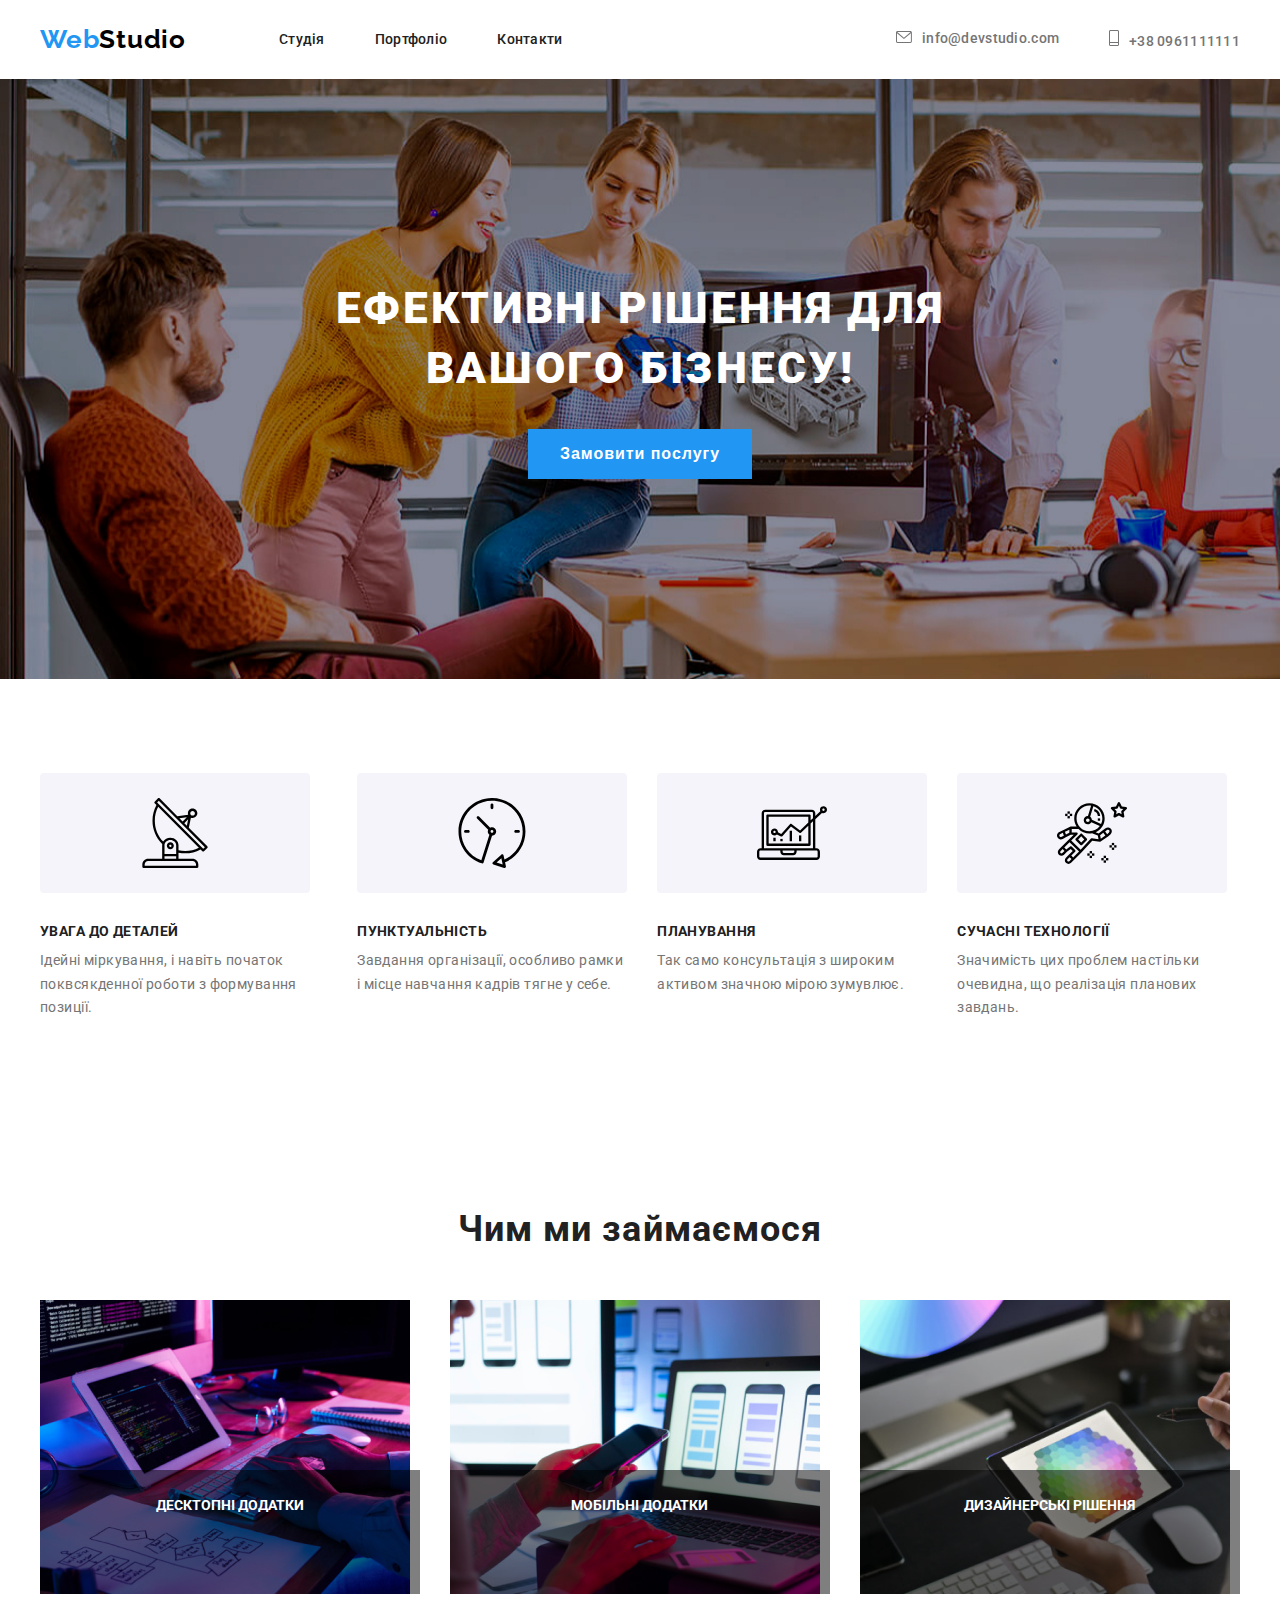
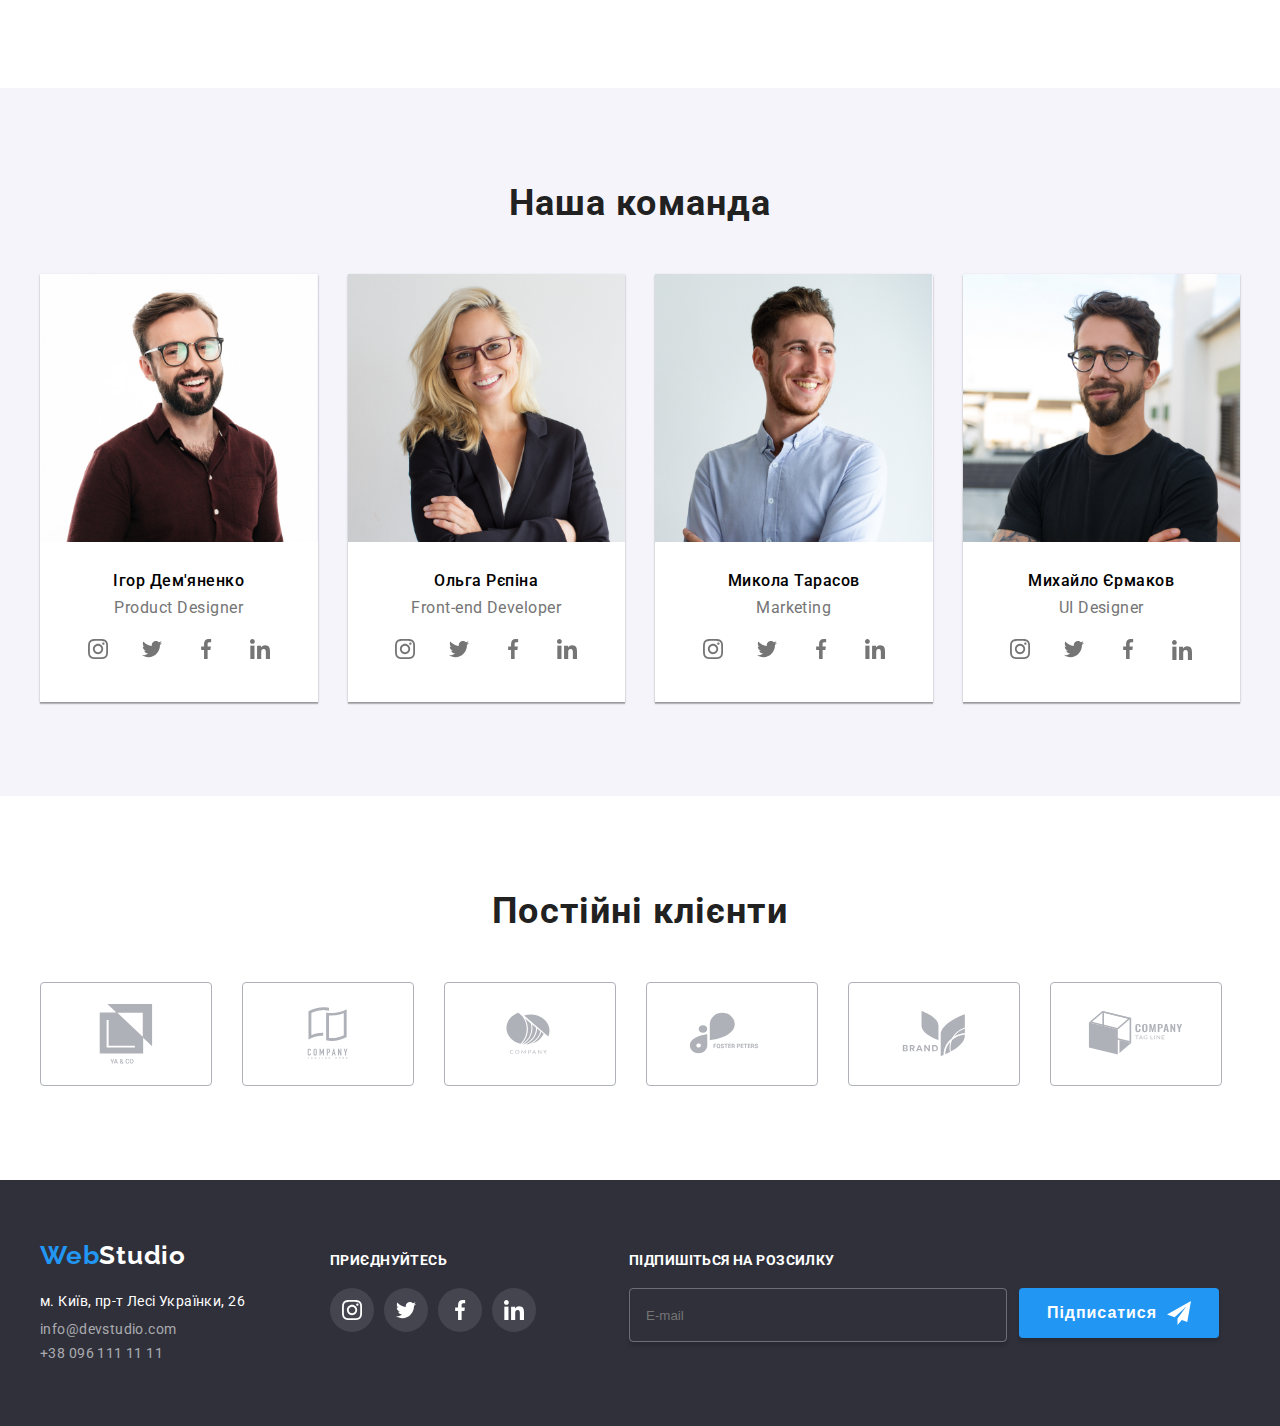
==== index.html @ 9ba89c5e "done homework" ====
<!DOCTYPE html>
<html lang="en">
  <head>
    <meta charset="UTF-8" />
    <meta name="viewport" content="width=device-width, initial-scale=1.0" />
    <title>webstudio.com</title>
    <link rel="preconnect" href="https://fonts.googleapis.com" />
    <link rel="preconnect" href="https://fonts.gstatic.com" crossorigin />
    <link
      href="https://fonts.googleapis.com/css2?family=Raleway:ital,wght@0,700;1,700&family=Roboto:wght@400;500;700;900&display=swap"
      rel="stylesheet"
    />
    <link
      rel="stylesheet"
      href="https://cdnjs.cloudflare.com/ajax/libs/modern-normalize/2.0.0/modern-normalize.css"
      integrity="sha512-gA2Bvu0/hw4oj0Lp8ZHjK+o3S4BE5m8d/wNVy6ktKLhHKPpWLQwv9ixzuWirWOakoJqlBdePq2NhoCaUOQ5npQ=="
      crossorigin="anonymous"
      referrerpolicy="no-referrer"
    />
    <link rel="stylesheet" href="./css/style.css" />
  </head>
  <body>
    <header class="header">
      <div class="container header-position">
        <a href="/" class="box-link"
          ><span class="logo-web">Web</span
          ><span class="logo-studio">Studio</span></a
        >
        <nav class="nav">
          <ul class="nav-list">
            <li class="nav-item"><a href="#" class="nav-link">Студія</a></li>
            <li class="nav-item">
              <a href="portfolio.html" class="nav-link">Портфоліо</a>
            </li>
            <li class="nav-item"><a href="#" class="nav-link">Контакти</a></li>
          </ul>
        </nav>
        <ul class="contacts">
          <li class="contact-item">
            <a href="mailto:info@devstudio.com" class="contact-link">
              <svg width="16" height="12" class="contact-link-icon">
                <use
                  href="./iconmoons/symbol-defs.svg#icon-envelope-hover"
                ></use></svg
              >info@devstudio.com</a
            >
          </li>
          <li class="contact-item">
            <a href="tel:+380971111111" class="contact-link">
              <svg width="10" height="16" class="contact-link-icon">
                <use
                  href="./iconmoons/symbol-defs.svg#icon-smartphone"
                ></use></svg
              >+38 0961111111</a
            >
          </li>
        </ul>
      </div>
    </header>
    <main>
      <section class="hero">
        <div class="container">
          <h1 class="hero-title">Ефективні рішення для вашого бізнесу!</h1>
          <button class="hero-button" data-modal-open>Замовити послугу</button>
        </div>
      </section>
      <section class="features">
        <div class="container">
          <h2 class="features-name">Наші Особливості</h2>
          <ul class="features-list">
            <li class="features-item">
              <div class="features-icon-wrapper">
                <svg class="features-icon" width="70" height="70">
                  <use href="./iconmoons/symbol-defs.svg#icon-antenna-1"></use>
                </svg>
              </div>
              <h3 class="features-title">УВАГА ДО ДЕТАЛЕЙ</h3>
              <p class="features-text">
                Ідейні міркування, і навіть початок поквсякденної роботи з
                формування позиції.
              </p>
            </li>
            <li class="features-item">
              <div class="features-icon-wrapper">
                <svg class="features-icon" width="70" height="70">
                  <use href="./iconmoons/symbol-defs.svg#icon-clock-1"></use>
                </svg>
              </div>
              <h3 class="features-title">ПУНКТУАЛЬНІСТЬ</h3>
              <p class="features-text">
                Завдання організації, особливо рамки і місце навчання кадрів
                тягне у себе.
              </p>
            </li>
            <li class="features-item">
              <div class="features-icon-wrapper">
                <svg class="features-icon" width="70" height="70">
                  <use href="./iconmoons/symbol-defs.svg#icon-diagram-1"></use>
                </svg>
              </div>
              <h3 class="features-title">ПЛАНУВАННЯ</h3>
              <p class="features-text">
                Так само консультація з широким активом значною мірою зумувлює.
              </p>
            </li>
            <li class="features-item">
              <div class="features-icon-wrapper">
                <svg class="features-icon" width="70" height="70">
                  <use
                    href="./iconmoons/symbol-defs.svg#icon-astronaut-1"
                  ></use>
                </svg>
              </div>
              <h3 class="features-title">СУЧАСНІ ТЕХНОЛОГІЇ</h3>
              <p class="features-text">
                Значимість цих проблем настільки очевидна, що реалізація
                планових завдань.
              </p>
            </li>
          </ul>
        </div>
      </section>
      <section class="services-section">
        <div class="container">
          <h2 class="services-title">Чим ми займаємося</h2>
          <ul class="services-list">
            <li class="services-item">
              <img src="./img/webstudio_img1.jpg" width="" alt="розробка" />
              <p class="service-offer-title">десктопні додатки</p>
            </li>
            <li class="services-item">
              <img
                src="./img/webstudio_img2.jpg"
                width=""
                alt="розробка на різні пристрої"
              />
              <p class="service-offer-title">мобільні додатки</p>
            </li>
            <li class="services-item">
              <img src="./img/webstudio_img3.jpg" width="" alt="дизайн" />
              <p class="service-offer-title">дизайнерські рішення</p>
            </li>
          </ul>
        </div>
      </section>
      <section class="our-team">
        <div class="container">
          <h2 class="our-team-title">Наша команда</h2>
          <ul class="team-list">
            <li class="team-item">
              <img src="./img/teamcard_img1.jpg" alt="Product Designer" />
              <article>
                <h3 class="team-name">Ігор Дем'яненко</h3>
                <p class="team-position">Product Designer</p>
                <ul class="social-list">
                  <li class="social-item">
                    <a class="social-link" href="https://www.instagram.com/">
                      <svg class="social-icon" width="20" height="20">
                        <use
                          href="./iconmoons/symbol-defs.svg#icon-instagram-2"
                        ></use>
                      </svg>
                    </a>
                  </li>
                  <li class="social-item">
                    <a class="social-link" href="https://twitter.com/?lang=uk">
                      <svg class="social-icon" width="20" height="20">
                        <use
                          href="./iconmoons/symbol-defs.svg#icon-twitter-1"
                        ></use>
                      </svg>
                    </a>
                  </li>
                  <li class="social-item">
                    <a
                      class="social-link"
                      href="https://www.facebook.com/?locale=uk_UA"
                    >
                      <svg class="social-icon" width="20" height="20">
                        <use
                          href="./iconmoons/symbol-defs.svg#icon-facebook-1"
                        ></use>
                      </svg>
                    </a>
                  </li>
                  <li class="social-item">
                    <a class="social-link" href="https://ua.linkedin.com/">
                      <svg class="social-icon" width="20" height="20">
                        <use
                          href="./iconmoons/symbol-defs.svg#icon-linkedin-1"
                        ></use>
                      </svg>
                    </a>
                  </li>
                </ul>
              </article>
            </li>
            <li class="team-item">
              <img src="./img/teamcard_img2.jpg" alt="Front-end Developer" />
              <article>
                <h3 class="team-name">Ольга Рєпіна</h3>
                <p class="team-position">Front-end Developer</p>
                <ul class="social-list">
                  <li class="social-item">
                    <a class="social-link" href="https://www.instagram.com/">
                      <svg class="social-icon" width="20" height="20">
                        <use
                          href="./iconmoons/symbol-defs.svg#icon-instagram-2"
                        ></use>
                      </svg>
                    </a>
                  </li>
                  <li class="social-item">
                    <a class="social-link" href="https://twitter.com/?lang=uk">
                      <svg class="social-icon" width="20" height="20">
                        <use
                          href="./iconmoons/symbol-defs.svg#icon-twitter-1"
                        ></use>
                      </svg>
                    </a>
                  </li>
                  <li class="social-item">
                    <a href="https://www.facebook.com/?locale=uk_UA">
                      <svg class="social-icon" width="20" height="20">
                        <use
                          href="./iconmoons/symbol-defs.svg#icon-facebook-1"
                        ></use>
                      </svg>
                    </a>
                  </li>
                  <li class="social-item">
                    <a class="social-link" href="https://ua.linkedin.com/">
                      <svg class="social-icon" width="20" height="20">
                        <use
                          href="./iconmoons/symbol-defs.svg#icon-linkedin-1"
                        ></use>
                      </svg>
                    </a>
                  </li>
                </ul>
              </article>
            </li>
            <li class="team-item">
              <img src="./img/teamcard_img3.jpg" alt="Marketing" />
              <article>
                <h3 class="team-name">Микола Тарасов</h3>
                <p class="team-position">Marketing</p>
                <ul class="social-list">
                  <li class="social-item">
                    <a href="https://www.instagram.com/">
                      <svg class="social-icon" width="20" height="20">
                        <use
                          href="./iconmoons/symbol-defs.svg#icon-instagram-2"
                        ></use>
                      </svg>
                    </a>
                  </li>
                  <li class="social-item">
                    <a href="https://twitter.com/?lang=uk">
                      <svg class="social-icon" width="20" height="20">
                        <use
                          href="./iconmoons/symbol-defs.svg#icon-twitter-1"
                        ></use>
                      </svg>
                    </a>
                  </li>
                  <li class="social-item">
                    <a href="https://www.facebook.com/?locale=uk_UA">
                      <svg class="social-icon" width="20" height="20">
                        <use
                          href="./iconmoons/symbol-defs.svg#icon-facebook-1"
                        ></use>
                      </svg>
                    </a>
                  </li>
                  <li class="social-item">
                    <a href="https://ua.linkedin.com/">
                      <svg class="social-icon" width="20" height="20">
                        <use
                          href="./iconmoons/symbol-defs.svg#icon-linkedin-1"
                        ></use>
                      </svg>
                    </a>
                  </li>
                </ul>
              </article>
            </li>
            <li class="team-item">
              <img src="./img/teamcard_img4.jpg" alt="UI Designer" />
              <article>
                <h3 class="team-name">Михайло Єрмаков</h3>
                <p class="team-position">UI Designer</p>
                <ul class="social-list">
                  <li class="social-item">
                    <a class="social-link" href="https://www.instagram.com/">
                      <svg class="social-icon" width="20" height="20">
                        <use
                          href="./iconmoons/symbol-defs.svg#icon-instagram-2"
                        ></use>
                      </svg>
                    </a>
                  </li>
                  <li class="social-item">
                    <a class="social-link" href="https://twitter.com/?lang=uk">
                      <svg class="social-icon" width="20" height="20">
                        <use
                          href="./iconmoons/symbol-defs.svg#icon-twitter-1"
                        ></use>
                      </svg>
                    </a>
                  </li>
                  <li class="social-item">
                    <a
                      class="social-link"
                      href="https://www.facebook.com/?locale=uk_UA"
                    >
                      <svg class="social-icon" width="20" height="20">
                        <use
                          href="./iconmoons/symbol-defs.svg#icon-facebook-1"
                        ></use>
                      </svg>
                    </a>
                  </li>
                  <li class="social-item">
                    <a class="social-item" href="https://ua.linkedin.com/">
                      <svg class="social-icon" width="20" height="20">
                        <use
                          href="./iconmoons/symbol-defs.svg#icon-linkedin-1"
                        ></use>
                      </svg>
                    </a>
                  </li>
                </ul>
              </article>
            </li>
          </ul>
        </div>
      </section>
      <section class="our-clients">
        <div class="container">
          <h2 class="our-clients-title">Постійні клієнти</h2>
          <ul class="our-clients-list">
            <li class="our-clients-item">
              <svg class="our-clients-logo">
                <use href="./iconmoons/symbol-defs.svg#icon-Union"></use>
              </svg>
            </li>
            <li class="our-clients-item">
              <svg class="our-clients-logo">
                <use href="./iconmoons/symbol-defs.svg#icon-Logo"></use>
              </svg>
            </li>
            <li class="our-clients-item">
              <svg class="our-clients-logo">
                <use href="./iconmoons/symbol-defs.svg#icon-Logo-1"></use>
              </svg>
            </li>
            <li class="our-clients-item">
              <svg class="our-clients-logo">
                <use href="./iconmoons/symbol-defs.svg#icon-Logo-2"></use>
              </svg>
            </li>
            <li class="our-clients-item">
              <svg class="our-clients-logo">
                <use href="./iconmoons/symbol-defs.svg#icon-Logo-3"></use>
              </svg>
            </li>
            <li class="our-clients-item">
              <svg class="our-clients-logo">
                <use href="./iconmoons/symbol-defs.svg#icon-Logo-4"></use>
              </svg>
            </li>
          </ul>
        </div>
      </section>
    </main>
    <footer class="footer">
      <div class="container footer-position">
        <div>
          <a href="/" class="footer-box-link"
            ><span class="logo-web">Web</span
            ><span class="footer-logo-studio">Studio</span></a
          >
          <address class="footer-contacts">
            <p class="footer-address">м. Київ, пр-т Лесі Українки, 26</p>
            <ul class="footer-list">
              <li>
                <a href="mailto:infodevstudio" class="footer-link"
                  >info@devstudio.com</a
                >
              </li>
              <li>
                <a href="tel:+380961111111" class="footer-link"
                  >+38 096 111 11 11</a
                >
              </li>
            </ul>
          </address>
        </div>
        <div class="footer-socials">
          <h2 class="social-footer-title">Приєднуйтесь</h2>
          <ul class="social-footer-list">
            <li class="social-footer-item">
              <a class="social-footer-link" href="https://www.instagram.com/">
                <svg class="social-footer-icon" width="20" height="20">
                  <use
                    href="./iconmoons/symbol-defs.svg#icon-instagram-2"
                  ></use>
                </svg>
              </a>
            </li>
            <li class="social-footer-item">
              <a class="social-footer-link" href="https://twitter.com/?lang=uk">
                <svg class="social-footer-icon" width="20" height="20">
                  <use href="./iconmoons/symbol-defs.svg#icon-twitter-1"></use>
                </svg>
              </a>
            </li>
            <li class="social-footer-item">
              <a
                class="social-footer-link"
                href="https://www.facebook.com/?locale=uk_UA"
              >
                <svg class="social-footer-icon" width="20" height="20">
                  <use href="./iconmoons/symbol-defs.svg#icon-facebook-1"></use>
                </svg>
              </a>
            </li>
            <li class="social-footer-item">
              <a class="social-footer-link" href="https://ua.linkedin.com/">
                <svg class="social-footer-icon" width="20" height="20">
                  <use href="./iconmoons/symbol-defs.svg#icon-linkedin-1"></use>
                </svg>
              </a>
            </li>
          </ul>
        </div>
        <div class="subscribe">
          <h2 class="subscribe-title">Підпишіться на розсилку</h2>
          <form class="footer-form">
            <input
              type="tel"
              name="username"
              id="name-input"
              class="footer-subscribe-input"
              placeholder="E-mail"
            />
            <button class="subscribe-button">
              Підписатися
              <svg class="subcribe-telegram-icon" width="24px" height="24px">
                <use href="./iconmoons/symbol-defs(3).svg#icon-icon-send"></use>
              </svg>
            </button>
          </form>
        </div>
      </div>
    </footer>
    <div class="backdrop is-hidden" data-backdrop>
      <div class="modal">
        <button type="button" class="modal-btn" data-modal-close>
          <svg class="modal-cross-btn" width="18px" height="18px">
            <use href="./iconmoons/symbol-defs(3).svg#icon-close-btn"></use>
          </svg>
        </button>
        <h3 class="modal-form-title">Залиште свої дані, ми вам передзвонимо</h3>
        <form class="modal-form">
          <div class="modal-form-field">
            <label for="name-input" class="modal-field-name">Ім'я</label>
            <div class="modal-input-wrapper">
              <input
                type="text"
                name="username"
                id="name-input"
                class="modal-input-field"
              />
              <svg class="modal-input-name" width="12" height="12">
                <use href="./iconmoons/symbol-defs(2).svg#icon-human"></use>
              </svg>
            </div>
          </div>
          <div class="modal-form-field">
            <label for="tel-input" class="modal-field-name">Телефон</label>
            <div class="modal-input-wrapper">
              <input
                type="tel"
                name="username"
                id="tel-input"
                class="modal-input-field"
              />
              <svg class="modal-input-phone" width="13" height="13">
                <use href="./iconmoons/symbol-defs(2).svg#icon-telephone"></use>
              </svg>
            </div>
          </div>
          <div class="modal-form-field">
            <label for="email-input" class="modal-field-name">Пошта</label>
            <div class="modal-input-wrapper">
              <input
                type="email"
                name="username"
                id="email-input"
                class="modal-input-field"
              />
              <svg class="modal-input-email" width="18" height="18">
                <use href="./iconmoons/symbol-defs(2).svg#icon-email"></use>
              </svg>
            </div>
          </div>
          <div class="modal-form-field">
            <label for="comment" class="modal-field-name">Коментар</label>
            <div class="modal-input-wrapper">
              <textarea
                name=""
                id="comment"
                placeholder="Введіть текст"
                class="modal-comment-field"
              ></textarea>
            </div>
          </div>
          <div class="modal-form-rights">
            <input type="checkbox" />
            <p class="modal-form-text">Погоджуюся з розсилкою та приймаю</p>
            <a class="modal-form-rules" href="#">Умови договору</a>
          </div>
        </form>
        <button type="button" class="modal-button">Відправити</button>
      </div>
    </div>
    <script src="./js/modal.js"></script>
  </body>
</html>
---- css/style.css ----
:root {
  --accent-color: #2196f3;
  --main-color: #212121;
  --text-color: #757575;
  --section-bg-color: #f5f4fa;
  --bg-color: #2f303a;
  --info-color: #ffffff;
  --second-family: "Raleway";
}

.container {
  width: 1060px;
  margin: 0 auto;
  padding: 0 15px;
}

:hover {
  transition-duration: 250ms;
  transition-timing-function: cubic-bezier(0.4, 0, 0.2, 1);
}

button {
  cursor: pointer;
}

h1,
h2,
h3,
h4,
p {
  margin-top: 0;
  margin-bottom: 0;
}

ul {
  margin-top: 0;
  margin-bottom: 0;
  padding-left: 0;
  list-style: none;
}

img {
  display: block;
  max-width: 100%;
  height: auto;
}

a {
  text-decoration: none;
}

.visually-hidden {
  position: absolute;
  width: 1px;
  height: 1px;
  margin: -1px;
  border: 0;
  padding: 0;
  white-space: nowrap;
  clip-path: inset(100%);
  clip: rect(0 0 0 0);
  overflow: hidden;
}

body {
  margin: 0 auto;
  padding: 0;
  font-family: "Roboto";
  font-size: 14px;
  font-weight: 400;
  max-width: 1600px;
}

.container {
  width: 1200px;
  margin: 0 auto;
  padding: 0 15px;
}

.header {
  padding-bottom: 25px;
  padding-top: 24px;
}

.header-position {
  display: flex;
  align-items: center;
}

.box-link,
.footer-box-link {
  font-family: var(--second-family);
  font-weight: 700;
  font-size: 26px;
  letter-spacing: 0.03em;
  color: #2196f3;
}

.logo-web {
  color: var(--accent-color);
}

.logo-studio {
  color: black;
}

.nav-list {
  display: flex;
  margin-left: 93px;
  column-gap: 50px;
}

.nav-link {
  position: relative;
  color: var(--main-color);
  font-size: 14px;
  text-decoration: none;
  font-weight: 500;
  letter-spacing: 0.02em;
}

.nav-link:hover,
.nav-link:focus {
  color: var(--accent-color);
}

.nav-link:hover::after {
  position: absolute;
  top: 45px;
  content: "";
  display: block;
  width: 100%;
  height: 4px;
  background-color: var(--accent-color);
}

.contacts {
  display: flex;
  margin-left: auto;
  column-gap: 50px;
}

.contact-item {
  color: #757575;
  font-weight: 500;
  letter-spacing: 0.02em;
}

.contact-link {
  font-family: var(--font-family);
  font-weight: 500;
  font-size: 14px;
  letter-spacing: 0.02em;
  color: #757575;
}

.contact-link:hover {
  color: #2196f3;
}

.contact-link:hover .contact-link-icon {
  fill: #2196f3;
}

.contact-link-icon {
  fill: #757575;
  margin-right: 10px;
}

.hero {
  padding-top: 200px;
  padding-bottom: 200px;
  background-image: url(../img/hero_img.jpg);
  background-repeat: no-repeat;
  overlay: grey;
}

.hero-title {
  text-transform: uppercase;
  width: 696px;
  margin: 0 auto;
  font-weight: 900;
  font-size: 44px;
  line-height: 1.36;
  letter-spacing: 0.06em;
  text-align: center;
  color: #fff;
}

.hero-button {
  display: block;
  margin-top: 30px;
  margin-left: auto;
  margin-right: auto;
  border: none;
  background-color: var(--accent-color);
  padding: 10px 32px;
  font-weight: 700;
  font-size: 16px;
  line-height: 1.87;
  letter-spacing: 0.06em;
  text-align: center;
  color: #fff;
}

.features {
  padding-bottom: 94px;
  padding-top: 94px;
}

.features-name {
  display: none;
}

.features-list {
  display: flex;
  column-gap: 30px;
}

.features-title {
  line-height: 1.143;
  font-weight: 700;
  font-size: 14px;
  letter-spacing: 0.42px;
  margin-bottom: 10px;
  color: #212121;
}

.features-text {
  font-weight: 400;
  font-size: 14px;
  line-height: 171%;
  letter-spacing: 0.03em;
  color: #757575;
}

.features-icon-wrapper {
  display: flex;
  align-items: center;
  justify-content: center;
  width: 270px;
  height: 120px;
  background-color: #f5f4fa;
  margin-bottom: 30px;
  border-radius: 4px;
}

.services-section {
  padding-top: 94px;
  padding-bottom: 94px;
}

.services-title {
  font-weight: 700;
  font-size: 36px;
  letter-spacing: 0.03em;
  text-align: center;
  color: #212121;
  margin-bottom: 50px;
}

.services-list {
  display: flex;
  column-gap: 30px;
  margin-top: 50px;
}

.services-item {
  position: relative;
  text-align: center;
  flex-basis: calc((100% - 60px) / 3);
}

.service-offer-title {
  width: 100%;
  height: 70px;
  text-transform: uppercase;
  position: absolute;
  bottom: 0;
  left: 0;
  padding-top: 27px;
  padding-bottom: 27px;
  text-align: center;
  background-color: rgba(0, 0, 0, 0.5);
  color: #fff;
  /* padding: 10px; */
  font-size: 14px;
  font-weight: bold;
}

.our-team {
  padding-top: 94px;
  padding-bottom: 94px;
  background-color: #f5f4fa;
}

.our-team-title {
  font-weight: 700;
  font-size: 36px;
  letter-spacing: 0.03em;
  text-align: center;
  color: #212121;
  margin-bottom: 50px;
}

.team-list {
  display: flex;
  column-gap: 30px;
}

.team-name {
  font-family: Roboto;
  font-size: 16px;
  font-weight: 500;
  line-height: 1.17;
  letter-spacing: 0.03em;
  text-align: center;
  /* margin-top: 30px; */
}

.team-item {
  flex-basis: calc((100% - 90px) / 4);
  box-shadow: 0 2px 1px 0 rgba(0, 0, 0, 0.2), 0 1px 1px 0 rgba(0, 0, 0, 0.14),
    0 1px 3px 0 rgba(0, 0, 0, 0.12);
}

.team-item article {
  padding: 30px 0;
  background-color: #fff;
}

.team-position {
  font-family: Roboto;
  color: #757575;
  font-size: 16px;
  font-weight: 400;
  line-height: 18.75px;
  letter-spacing: 0.03em;
  text-align: center;
  margin-top: 9px;
  margin-bottom: 10px;
}

.social-list {
  display: flex;
  align-items: center;
  justify-content: center;
  column-gap: 10px;
}

.social-item {
  width: 44px;
  height: 44px;
  display: flex;
  align-items: center;
  justify-content: center;
}

.social-item:hover {
  background-color: #2196f3;
  border-radius: 50%;
}

.social-item:hover .social-icon {
  fill: #fff;
}

.social-icon {
  fill: #757575;
}

.our-clients {
  padding-top: 94px;
  padding-bottom: 94px;
}

.our-clients-title {
  font-weight: 700;
  font-size: 36px;
  letter-spacing: 0.03em;
  text-align: center;
  color: #212121;
  margin-bottom: 50px;
}

.our-clients-list {
  display: flex;
  align-items: center;
  /* justify-content: center; */
  column-gap: 30px;
}

.our-clients-item {
  width: 170px;
  height: 102px;
  border: 1px solid #afb1b8;
  border-radius: 4px;
  display: flex;
  align-items: center;
  justify-content: center;
}

.our-clients-item:hover {
  border: 1px solid #2196f3;
}

.our-clients-logo {
  width: 106px;
  height: 60px;
  fill: #afb1b8;
}

.our-clients-item:hover .our-clients-logo {
  fill: #2196f3;
}

.footer {
  padding-top: 60px;
  padding-bottom: 60px;
  background-color: var(--bg-color);
}

.footer-position {
  display: flex;
  /* align-items: center; */
}

.footer-box-link {
  display: block;
  margin-bottom: 20px;
}

.footer-logo-studio {
  color: #fff;
}

.footer-contacts {
  font-style: normal;
}

.footer-address {
  font-weight: 400;
  font-size: 14px;
  line-height: 1.71;
  letter-spacing: 0.03em;
  margin-bottom: 4px;
  color: #fff;
  width: 220px;
}

.footer-list {
}

.footer-link {
  font-weight: 400;
  font-size: 14px;
  line-height: 1.71;
  letter-spacing: 0.03em;
  color: rgba(255, 255, 255, 0.6);
}

.footer-link + .footer-link {
  margin-top: 9px;
}

.social-footer-position {
  display: flex;
  flex-direction: column;
}

.footer-socials {
  margin-left: 70px;
  margin-top: 12px;
}

.social-footer-title {
  font-weight: 700;
  font-size: 14px;
  letter-spacing: 0.03em;
  text-transform: uppercase;
  margin-bottom: 20px;
  /* padding-top: 12px; */
  color: #fff;
}

.social-footer-list {
  display: flex;
  align-items: center;
  /* justify-content: center; */
  column-gap: 10px;
}

.social-footer-item {
  width: 44px;
  height: 44px;
  display: flex;
  align-items: center;
  justify-content: center;
}

.social-footer-link {
  width: 44px;
  height: 44px;
  display: flex;
  align-items: center;
  justify-content: center;
  border-radius: 50%;
  background-color: rgba(255, 255, 255, 0.1);
}

.social-footer-item:hover {
  background-color: #2196f3;
  border-radius: 50%;
}

.social-footer-item:hover .social-icon {
  fill: #fff;
}

.social-footer-icon {
  fill: white;
}

.subscribe {
  margin-left: 93px;
  margin-top: 12px;
}

.subscribe-title {
  font-weight: 700;
  font-size: 14px;
  letter-spacing: 0.03em;
  text-transform: uppercase;
  color: #fff;
  margin-bottom: 20px;
}

.footer-subscribe-input {
  border: 1px solid rgba(255, 255, 255, 0.3);
  border-radius: 4px;
  width: 358px;
  height: 50px;
  padding-left: 16px;
  box-shadow: 0 4px 4px 0 rgba(0, 0, 0, 0.15);
  background: rgba(33, 150, 243, 0);
}

.footer-form {
  display: flex;
}

.subscribe-button {
  font-weight: 700;
  font-size: 16px;
  line-height: 187%;
  letter-spacing: 0.06em;
  text-align: center;
  display: flex;
  justify-content: center;
  align-items: center;
  margin-left: 12px;
  color: #fff;
  border: none;
  border-radius: 4px;
  width: 200px;
  height: 50px;
  box-shadow: 0 4px 4px 0 rgba(0, 0, 0, 0.15);
  background: #2196f3;
}

.subcribe-telegram-icon {
  margin-left: 10px;
}

.backdrop {
  position: fixed;
  left: 0;
  right: 0;
  bottom: 0;
  top: 0;
  background-color: rgba(47, 48, 58, 0.4);
  z-index: 1;
}

.backdrop.is-hidden {
  opacity: 0;
  pointer-events: none;
}

.no-scroll {
  overflow: hidden;
}

.modal {
  border-radius: 4px;
  width: 528px;
  height: 581px;
  box-shadow: 0 2px 1px 0 rgba(0, 0, 0, 0.2), 0 1px 1px 0 rgba(0, 0, 0, 0.14),
    0 1px 3px 0 rgba(0, 0, 0, 0.12);
  background: #fff;
  transform: translate(-50%, -50%);
  position: absolute;
  top: 50%;
  left: 50%;
}

.modal-btn {
  border: 1px solid rgba(0, 0, 0, 0.1);
  border-radius: 100px;
  display: flex;
  justify-content: center;
  align-items: center;
  background-color: transparent;
  position: absolute;
  left: 490px;
  top: 8px;
  width: 30px;
  height: 30px;
}

.modal-form {
  margin-left: 40px;
  margin-top: 12px;
}

.modal-form-title {
  font-weight: 700;
  font-size: 20px;
  letter-spacing: 0.03em;
  text-align: center;
  color: #212121;
  margin-top: 40px;
}

.modal-field-name {
  font-weight: 400;
  font-size: 12px;
  letter-spacing: 0.01em;
  color: #757575;
  margin-bottom: 4px;
  display: block;
}

.modal-input-wrapper {
  position: relative;
  margin-bottom: 10px;
  padding-left: 1px;
}

.modal-input-field {
  width: 448px;
  height: 40px;
  border: 1px solid rgba(33, 33, 33, 0.2);
  border-radius: 4px;
}

.modal-input-field:hover {
  border: 1px solid #2196f3;
}

.modal-input-field:hover ~ .modal-input-name {
  fill: #2196f3;
}

.modal-input-field:hover ~ .modal-input-phone {
  fill: #2196f3;
}

.modal-input-field:hover ~ .modal-input-email {
  fill: #2196f3;
}

.modal-input-name {
  position: absolute;
  top: 13px;
  left: 12px;
}

.modal-input-phone {
  position: absolute;
  top: 14px;
  left: 12px;
}

.modal-input-email {
  position: absolute;
  top: 10px;
  left: 12px;
}

.modal-comment-field {
  width: 448px;
  height: 120px;
  resize: none;
  border: 1px solid rgba(33, 33, 33, 0.2);
  border-radius: 4px;
  padding: 12px 16px;
}

.modal-form-rights {
  display: flex;
}

.modal-form-text {
  margin-left: 8px;
}

.modal-form-rules {
  margin-left: 5px;
}

.modal-button {
  /* display: block; */
  margin: 0 auto;
  margin-left: 164px;
  margin-top: 30px;
  border: none;
  border-radius: 4px;
  background-color: var(--accent-color);
  padding: 10px 52px;
  font-weight: 700;
  font-size: 16px;
  line-height: 1.87;
  letter-spacing: 0.06em;
  text-align: center;
  color: #fff;
}

/* портфоліо */

.project-section {
  padding-top: 94px;
  padding-bottom: 94px;
}

.filter-list {
  display: flex;
  justify-content: center;
  align-items: center;
  margin-top: 50px;
  margin-bottom: 50px;
}

.filter-item {
  margin-right: 8px;
}

.filter-btn {
  border-radius: 4px;
  border: none;
  padding: 6px 25px;
  font-weight: 500;
  font-size: 16px;
  line-height: 162%;
  letter-spacing: 0.03em;
  text-align: center;
  color: #212121;
}

.filter-btn:hover {
  background-color: #2196f3;
  color: #fff;
  box-shadow: 0 2px 2px 0 rgba(0, 0, 0, 0.12), 0 1px 2px 0 rgba(0, 0, 0, 0.08),
    0 3px 1px 0 rgba(0, 0, 0, 0.1);
}

.project-list {
  display: flex;
  flex-wrap: wrap;
  gap: 30px;
}

.project-item {
  flex-basis: calc((100% - 60px) / 3);
  width: 370px;
  height: 404px;
  border: 1px solid #eee;
}

.project-item:hover {
  box-shadow: 1px 4px 6px 0 rgba(0, 0, 0, 0.16), 0 4px 4px 0 rgba(0, 0, 0, 0.06),
    0 1px 1px 0 rgba(0, 0, 0, 0.12);
  cursor: pointer;
}

.project-item:hover .project-overlay .overlay-text {
  transform: translateY(0%);
}

.project-overlay {
  position: relative;
  overflow: hidden;
}

.overlay-text {
  height: 294px;
  padding: 63px 24px;
  position: absolute;
  bottom: 0;
  transform: translateY(100%);
  background: rgba(33, 150, 243, 0.9);
}

.overlay-link {
  font-weight: 400;
  font-size: 18px;
  line-height: 156%;
  letter-spacing: 0.03em;
  color: #fff;
}

.project-title {
  font-weight: 700;
  font-size: 18px;
  line-height: 200%;
  letter-spacing: 0.06em;
  color: #212121;
  margin-left: 24px;
  margin-top: 20px;
}

.project-type {
  font-weight: 400;
  font-size: 16px;
  line-height: 187%;
  letter-spacing: 0.03em;
  color: #757575;
  margin-left: 24px;
}
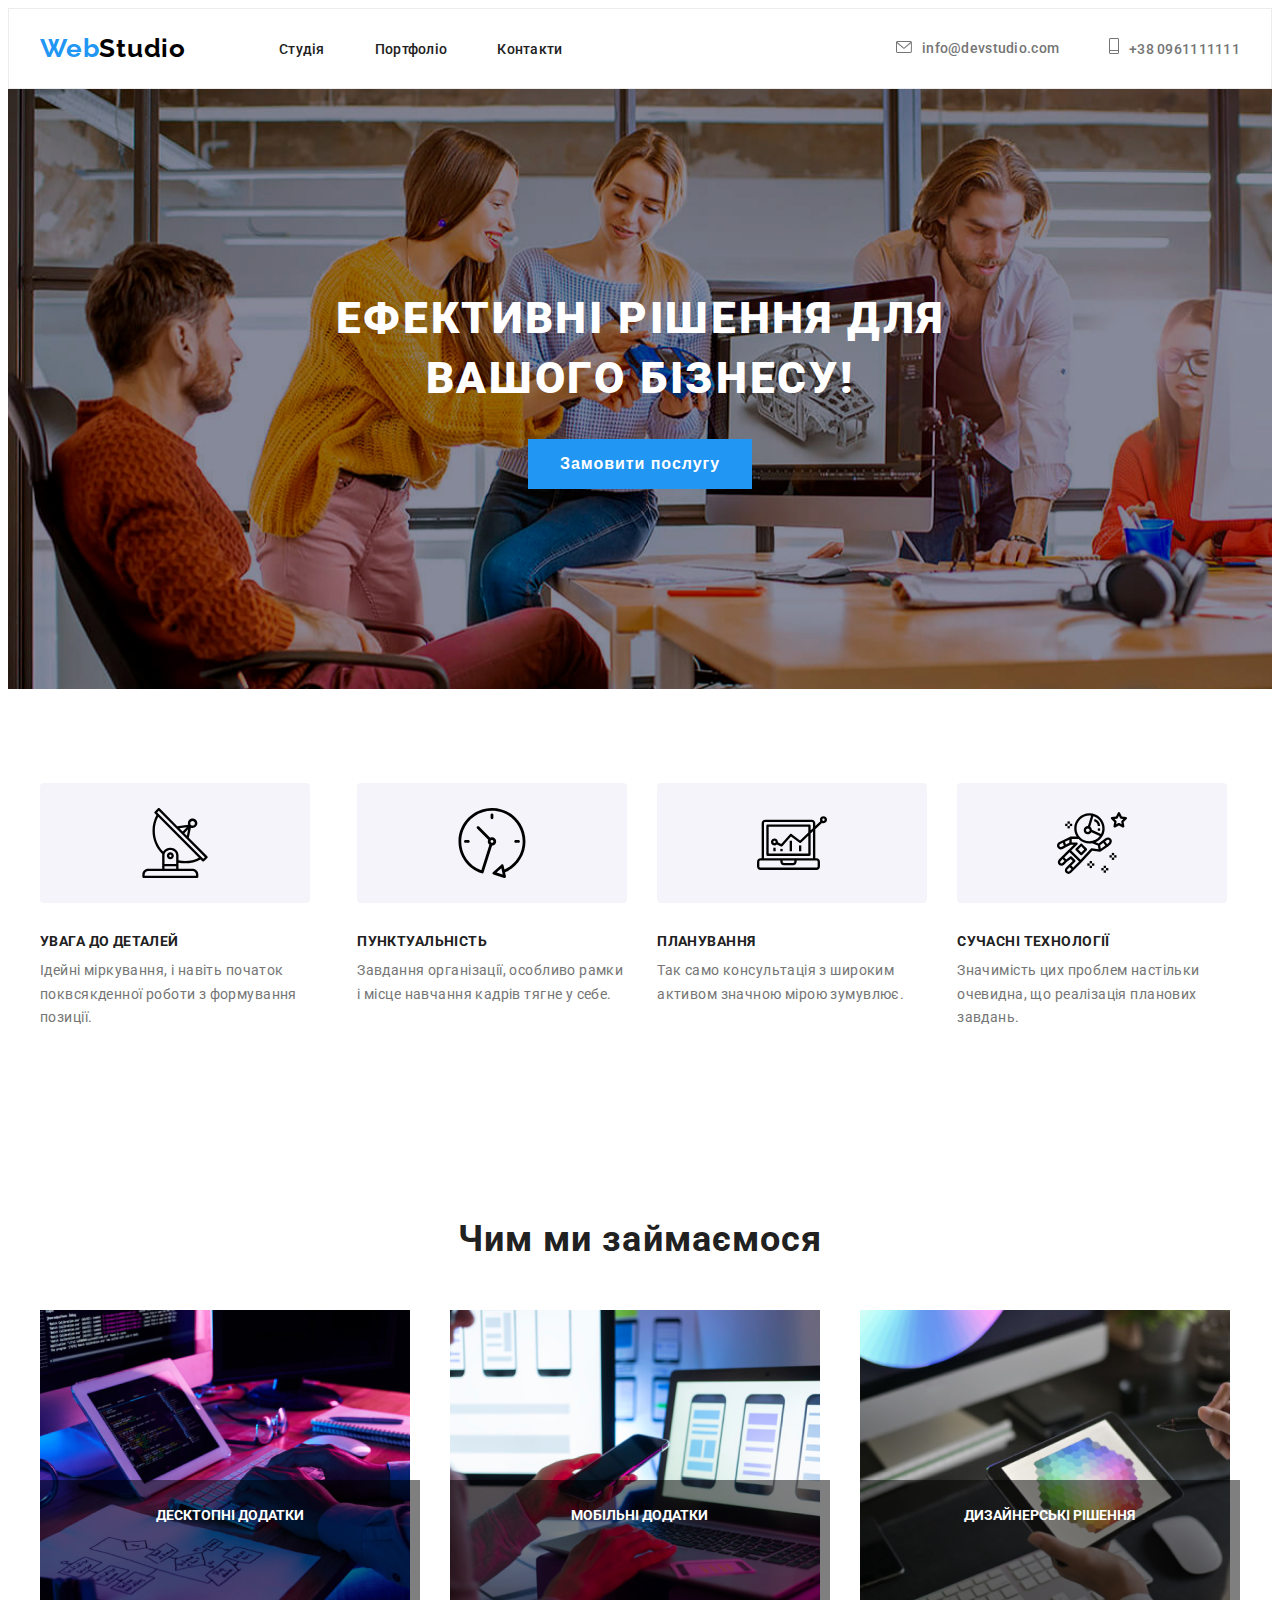
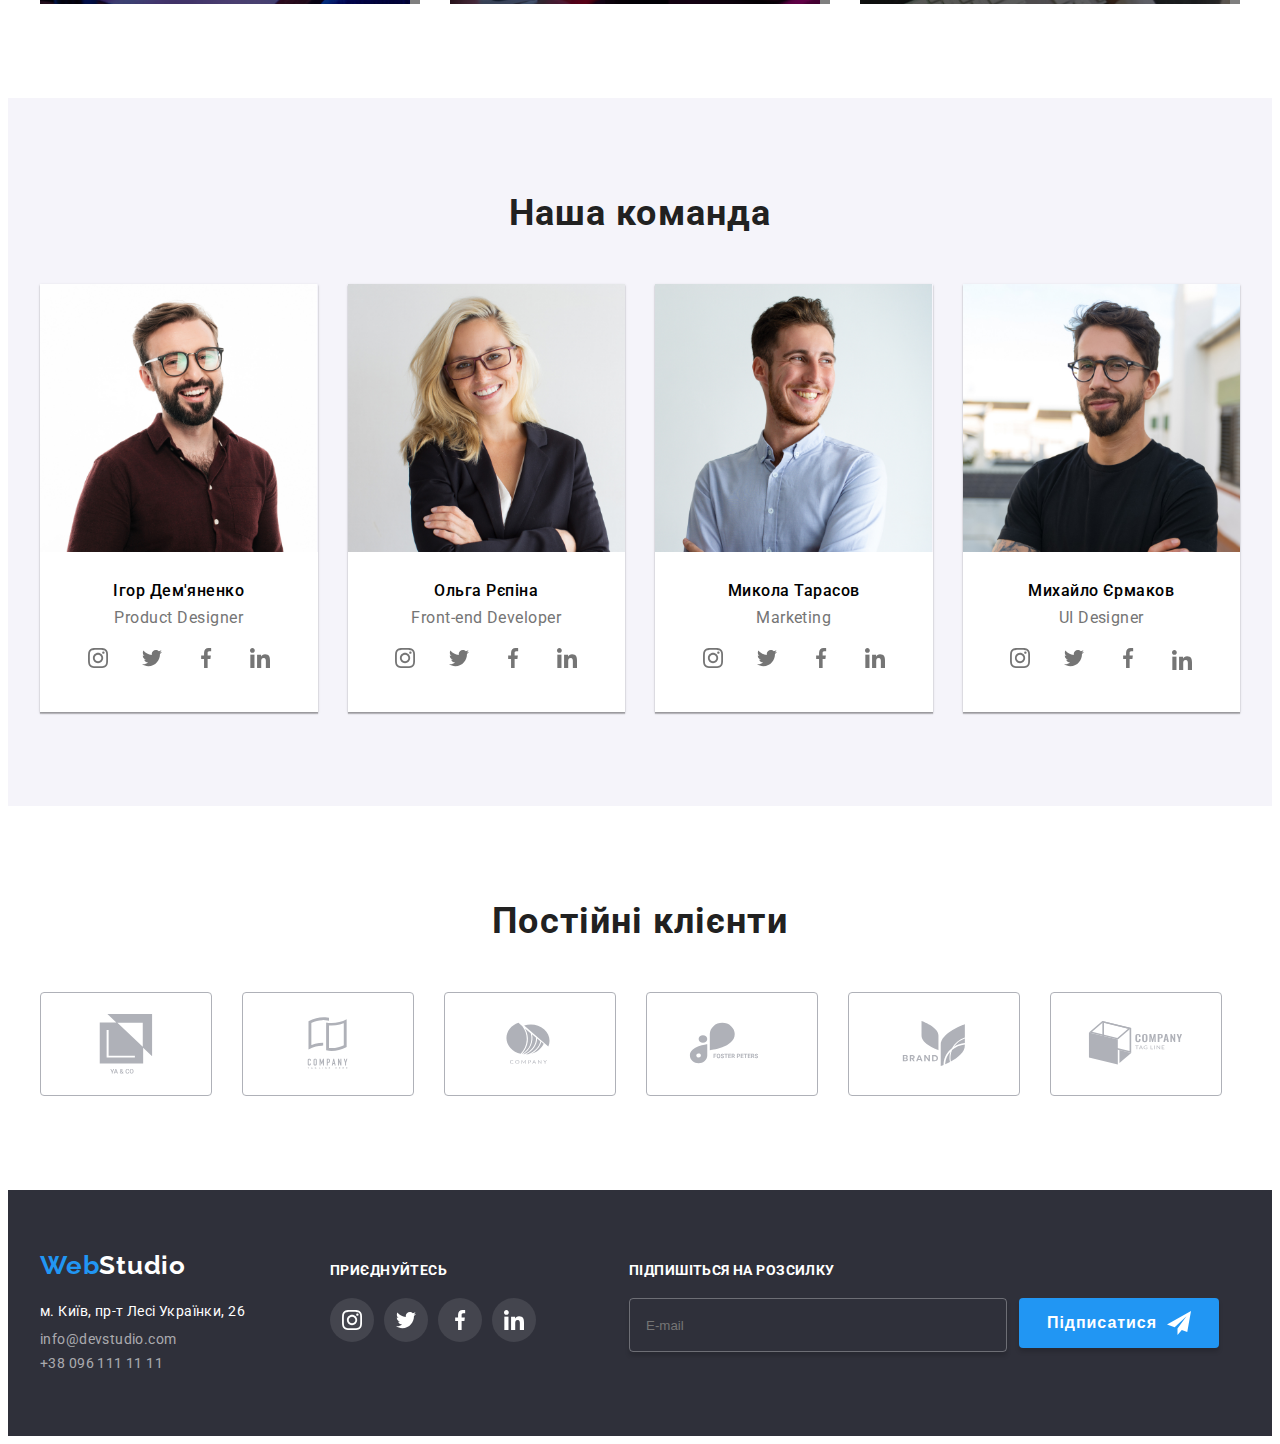
==== commit ad83cad9: "done homework" ====
--- a/index.html
+++ b/index.html
@@ -17,7 +17,7 @@
       crossorigin="anonymous"
       referrerpolicy="no-referrer"
     />
-    <link rel="stylesheet" href="./css/style.css" />
+    <link rel="stylesheet" href="./css/main.min.css" />
   </head>
   <body>
     <header class="header">
--- a/css/main.min.css
+++ b/css/main.min.css
@@ -0,0 +1 @@
+h1,h2,h3,h4,p{margin-top:0;margin-bottom:0}ul{margin-top:0;margin-bottom:0;list-style:none;padding:0}img{display:block;max-width:100%;height:auto}a{text-decoration:none}.visually-hidden{position:absolute;width:1px;height:1px;margin:-1px;border:0;padding:0;white-space:nowrap;-webkit-clip-path:inset(100%);clip-path:inset(100%);clip:rect(0 0 0 0);overflow:hidden}:root{--accent-color: #2196f3;--main-color: #212121;--text-color: #757575;--section-bg-color: #f5f4fa;--bg-color: #2f303a;--info-color: #ffffff;--second-family: "Raleway"}:hover{transition-duration:250ms;transition-timing-function:cubic-bezier(0.4, 0, 0.2, 1)}body{font-family:"Roboto",sans-serif}.container{width:1200px;padding:0 15px;margin:0 auto}.header{padding-bottom:25px;padding-top:24px;border:1px solid #ececec}.header-position{display:flex;align-items:center}.box-link,.footer-box-link{font-family:var(--second-family);font-weight:700;font-size:26px;letter-spacing:.03em;color:#2196f3}.logo-web{color:var(--accent-color)}.logo-studio{color:#000}.nav-list{display:flex;margin-left:93px;-moz-column-gap:50px;column-gap:50px}.nav-link{position:relative;color:var(--main-color);font-size:14px;text-decoration:none;font-weight:500;letter-spacing:.02em}.nav-link:hover,.nav-link:focus{color:var(--accent-color)}.nav-link:hover::after{position:absolute;top:45px;content:"";display:block;width:100%;height:4px;background-color:var(--accent-color)}.contacts{display:flex;margin-left:auto;-moz-column-gap:50px;column-gap:50px}.contact-item{color:#757575;font-weight:500;letter-spacing:.02em}.contact-link{font-family:var(--font-family);font-weight:500;font-size:14px;letter-spacing:.02em;color:#757575}.contact-link:hover{color:#2196f3}.contact-link:hover .contact-link-icon{fill:#2196f3}.contact-link-icon{fill:#757575;margin-right:10px}.hero{padding-top:200px;padding-bottom:200px;background-image:url(../img/hero_img.jpg);background-repeat:no-repeat;overlay:gray}.hero-title{text-transform:uppercase;width:696px;margin:0 auto;font-weight:900;font-size:44px;line-height:1.36;letter-spacing:.06em;text-align:center;color:#fff}.hero-button{display:block;margin-top:30px;margin-left:auto;margin-right:auto;border:none;background-color:var(--accent-color);padding:10px 32px;font-weight:700;font-size:16px;line-height:1.87;letter-spacing:.06em;text-align:center;color:#fff}.backdrop{position:fixed;left:0;right:0;bottom:0;top:0;opacity:1;transition:opacity 750ms cubic-bezier(0.4, 0, 0.2, 1);background-color:rgba(47,48,58,.4);z-index:1}.backdrop.is-hidden{opacity:0;pointer-events:none}.no-scroll{overflow:hidden}.modal{border-radius:4px;width:528px;height:581px;box-shadow:0 2px 1px 0 rgba(0,0,0,.2),0 1px 1px 0 rgba(0,0,0,.14),0 1px 3px 0 rgba(0,0,0,.12);background:#fff;transform:translate(-50%, -50%) scale(1);position:absolute;transition:transform 750ms cubic-bezier(0.4, 0, 0.2, 1);top:50%;left:50%}.modal-btn{border:1px solid rgba(0,0,0,.1);border-radius:100px;display:flex;justify-content:center;align-items:center;background-color:rgba(0,0,0,0);position:absolute;left:490px;top:8px;width:30px;height:30px}.modal-form{margin-left:40px;margin-top:12px}.modal-form-title{font-weight:700;font-size:20px;letter-spacing:.03em;text-align:center;color:#212121;margin-top:40px}.modal-field-name{font-weight:400;font-size:12px;letter-spacing:.01em;color:#757575;margin-bottom:4px;display:block}.modal-input-wrapper{position:relative;margin-bottom:10px;padding-left:1px}.modal-input-field{width:448px;height:40px;border:1px solid rgba(33,33,33,.2);border-radius:4px}.modal-input-field:hover{border:1px solid #2196f3}.modal-input-field:hover~.modal-input-name{fill:#2196f3}.modal-input-field:hover~.modal-input-phone{fill:#2196f3}.modal-input-field:hover~.modal-input-email{fill:#2196f3}.modal-input-name{position:absolute;top:13px;left:12px}.modal-input-phone{position:absolute;top:14px;left:12px}.modal-input-email{position:absolute;top:10px;left:12px}.modal-comment-field{width:448px;height:120px;resize:none;border:1px solid rgba(33,33,33,.2);border-radius:4px;padding:12px 16px}.modal-form-rights{display:flex}.modal-form-text{margin-left:8px}.modal-form-rules{margin-left:5px}.modal-button{margin:0 auto;margin-left:164px;margin-top:30px;border:none;border-radius:4px;background-color:var(--accent-color);padding:10px 52px;font-weight:700;font-size:16px;line-height:1.87;letter-spacing:.06em;text-align:center;color:#fff}.features{padding-bottom:94px;padding-top:94px}.features-name{display:none}.features-list{display:flex;-moz-column-gap:30px;column-gap:30px}.features-title{line-height:1.143;font-weight:700;font-size:14px;letter-spacing:.42px;margin-bottom:10px;color:#212121}.features-text{font-weight:400;font-size:14px;line-height:171%;letter-spacing:.03em;color:#757575}.features-icon-wrapper{display:flex;align-items:center;justify-content:center;width:270px;height:120px;background-color:#f5f4fa;margin-bottom:30px;border-radius:4px}.services-section{padding-top:94px;padding-bottom:94px}.services-title{font-weight:700;font-size:36px;letter-spacing:.03em;text-align:center;color:#212121;margin-bottom:50px}.services-list{display:flex;-moz-column-gap:30px;column-gap:30px;margin-top:50px}.services-item{position:relative;text-align:center;flex-basis:calc((100% - 60px)/3)}.service-offer-title{width:100%;height:70px;text-transform:uppercase;position:absolute;bottom:0;left:0;padding-top:27px;padding-bottom:27px;text-align:center;background-color:rgba(0,0,0,.5);color:#fff;font-size:14px;font-weight:bold}.our-team{padding-top:94px;padding-bottom:94px;background-color:#f5f4fa}.our-team-title{font-weight:700;font-size:36px;letter-spacing:.03em;text-align:center;color:#212121;margin-bottom:50px}.team-list{display:flex;-moz-column-gap:30px;column-gap:30px}.team-name{font-family:Roboto;font-size:16px;font-weight:500;line-height:1.17;letter-spacing:.03em;text-align:center}.team-item{flex-basis:calc((100% - 90px)/4);box-shadow:0 2px 1px 0 rgba(0,0,0,.2),0 1px 1px 0 rgba(0,0,0,.14),0 1px 3px 0 rgba(0,0,0,.12)}.team-item article{padding:30px 0;background-color:#fff}.team-position{font-family:Roboto;color:#757575;font-size:16px;font-weight:400;line-height:18.75px;letter-spacing:.03em;text-align:center;margin-top:9px;margin-bottom:10px}.social-list{display:flex;align-items:center;justify-content:center;-moz-column-gap:10px;column-gap:10px}.social-item{width:44px;height:44px;display:flex;align-items:center;justify-content:center}.social-item:hover{background-color:#2196f3;border-radius:50%}.social-item:hover .social-icon{fill:#fff}.social-icon{fill:#757575}.our-clients{padding-top:94px;padding-bottom:94px}.our-clients-title{font-weight:700;font-size:36px;letter-spacing:.03em;text-align:center;color:#212121;margin-bottom:50px}.our-clients-list{display:flex;align-items:center;-moz-column-gap:30px;column-gap:30px}.our-clients-item{width:170px;height:102px;border:1px solid #afb1b8;border-radius:4px;display:flex;align-items:center;justify-content:center}.our-clients-item:hover{border:1px solid #2196f3}.our-clients-logo{width:106px;height:60px;fill:#afb1b8}.our-clients-item:hover .our-clients-logo{fill:#2196f3}.footer{padding-top:60px;padding-bottom:60px;background-color:var(--bg-color)}.footer-position{display:flex}.footer-box-link{display:block;margin-bottom:20px}.footer-logo-studio{color:#fff}.footer-contacts{font-style:normal}.footer-address{font-weight:400;font-size:14px;line-height:1.71;letter-spacing:.03em;margin-bottom:4px;color:#fff;width:220px}.footer-link{font-weight:400;font-size:14px;line-height:1.71;letter-spacing:.03em;color:rgba(255,255,255,.6)}.footer-link+.footer-link{margin-top:9px}.social-footer-position{display:flex;flex-direction:column}.footer-socials{margin-left:70px;margin-top:12px}.social-footer-title{font-weight:700;font-size:14px;letter-spacing:.03em;text-transform:uppercase;margin-bottom:20px;color:#fff}.social-footer-list{display:flex;align-items:center;-moz-column-gap:10px;column-gap:10px}.social-footer-item{width:44px;height:44px;display:flex;align-items:center;justify-content:center}.social-footer-link{width:44px;height:44px;display:flex;align-items:center;justify-content:center;border-radius:50%;background-color:rgba(255,255,255,.1)}.social-footer-item:hover{background-color:#2196f3;border-radius:50%}.social-footer-item:hover .social-icon{fill:#fff}.social-footer-icon{fill:#fff}.subscribe{margin-left:93px;margin-top:12px}.subscribe-title{font-weight:700;font-size:14px;letter-spacing:.03em;text-transform:uppercase;color:#fff;margin-bottom:20px}.footer-subscribe-input{border:1px solid rgba(255,255,255,.3);border-radius:4px;width:358px;height:50px;padding-left:16px;box-shadow:0 4px 4px 0 rgba(0,0,0,.15);background:rgba(33,150,243,0)}.footer-form{display:flex}.subscribe-button{font-weight:700;font-size:16px;line-height:187%;letter-spacing:.06em;text-align:center;display:flex;justify-content:center;align-items:center;margin-left:12px;color:#fff;border:none;border-radius:4px;width:200px;height:50px;box-shadow:0 4px 4px 0 rgba(0,0,0,.15);background:#2196f3}.subcribe-telegram-icon{margin-left:10px}.project-section{padding-top:94px;padding-bottom:94px}.filter-list{display:flex;justify-content:center;align-items:center;margin-top:50px;margin-bottom:50px}.filter-item{margin-right:8px}.filter-btn{border-radius:4px;border:none;padding:6px 25px;font-weight:500;font-size:16px;line-height:162%;letter-spacing:.03em;text-align:center;color:#212121}.filter-btn:hover{background-color:#2196f3;color:#fff;box-shadow:0 2px 2px 0 rgba(0,0,0,.12),0 1px 2px 0 rgba(0,0,0,.08),0 3px 1px 0 rgba(0,0,0,.1)}.project-list{display:flex;flex-wrap:wrap;gap:30px}.project-item{flex-basis:calc((100% - 60px)/3);width:370px;height:404px;border:1px solid #eee}.project-item:hover,.project-item::focus{box-shadow:1px 4px 6px 0 rgba(0,0,0,.16),0 4px 4px 0 rgba(0,0,0,.06),0 1px 1px 0 rgba(0,0,0,.12);cursor:pointer}.project-item:hover .overlay-text{transform:translateY(0%)}.project-overlay{position:relative;overflow:hidden}.overlay-text{height:294px;padding:63px 24px;position:absolute;bottom:0;transform:translateY(100%);transition:transform 750ms cubic-bezier(0.4, 0, 0.2, 1);background:rgba(33,150,243,.9);font-weight:400;font-size:18px;line-height:156%;letter-spacing:.03em;color:#fff}.project-title{font-weight:700;font-size:18px;line-height:200%;letter-spacing:.06em;color:#212121;margin-left:24px;margin-top:20px}.project-type{font-weight:400;font-size:16px;line-height:187%;letter-spacing:.03em;color:#757575;margin-left:24px}/*# sourceMappingURL=main.min.css.map */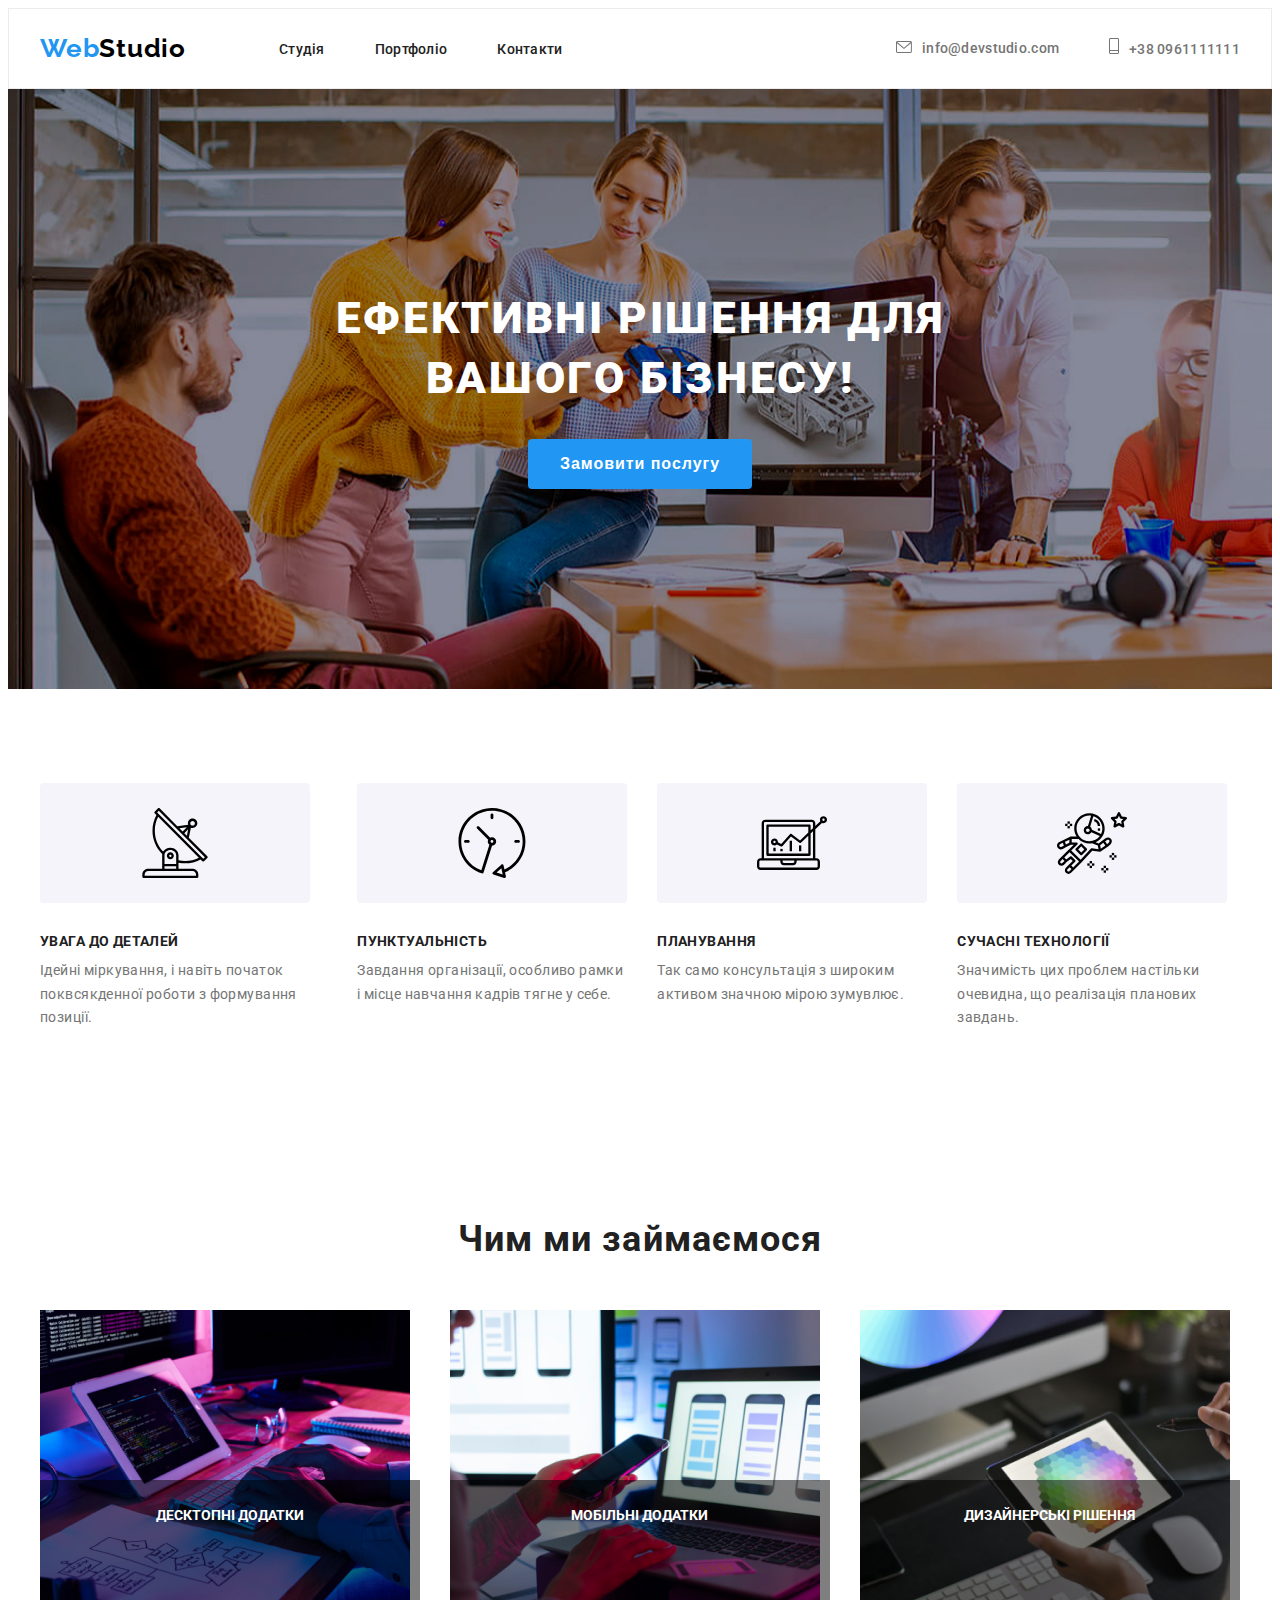
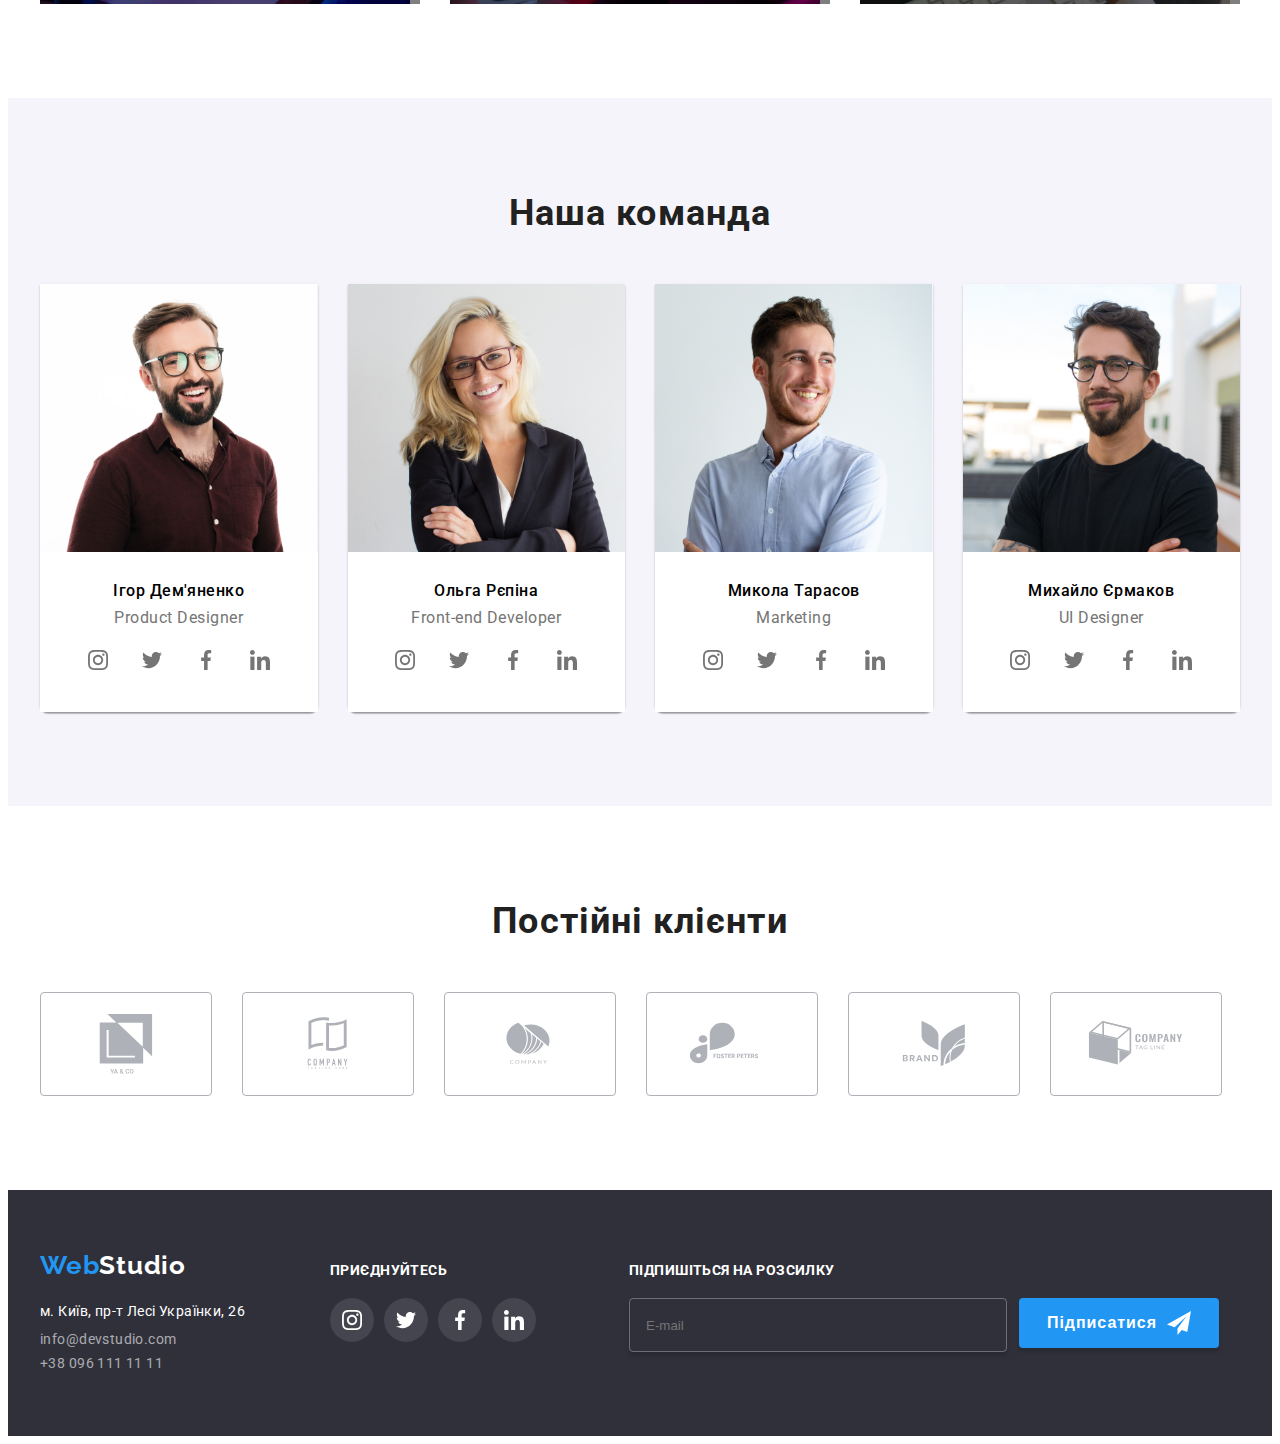
==== commit a5260ce5: "done homework" ====
--- a/index.html
+++ b/index.html
@@ -220,7 +220,7 @@
                     </a>
                   </li>
                   <li class="social-item">
-                    <a href="https://www.facebook.com/?locale=uk_UA">
+                    <a class="social-link" href="https://www.facebook.com/?locale=uk_UA">
                       <svg class="social-icon" width="20" height="20">
                         <use
                           href="./iconmoons/symbol-defs.svg#icon-facebook-1"
@@ -247,7 +247,7 @@
                 <p class="team-position">Marketing</p>
                 <ul class="social-list">
                   <li class="social-item">
-                    <a href="https://www.instagram.com/">
+                    <a class="social-link" href="https://www.instagram.com/">
                       <svg class="social-icon" width="20" height="20">
                         <use
                           href="./iconmoons/symbol-defs.svg#icon-instagram-2"
@@ -256,7 +256,7 @@
                     </a>
                   </li>
                   <li class="social-item">
-                    <a href="https://twitter.com/?lang=uk">
+                    <a class="social-link" href="https://twitter.com/?lang=uk">
                       <svg class="social-icon" width="20" height="20">
                         <use
                           href="./iconmoons/symbol-defs.svg#icon-twitter-1"
@@ -265,7 +265,7 @@
                     </a>
                   </li>
                   <li class="social-item">
-                    <a href="https://www.facebook.com/?locale=uk_UA">
+                    <a class="social-link" href="https://www.facebook.com/?locale=uk_UA">
                       <svg class="social-icon" width="20" height="20">
                         <use
                           href="./iconmoons/symbol-defs.svg#icon-facebook-1"
@@ -274,7 +274,7 @@
                     </a>
                   </li>
                   <li class="social-item">
-                    <a href="https://ua.linkedin.com/">
+                    <a class="social-link" href="https://ua.linkedin.com/">
                       <svg class="social-icon" width="20" height="20">
                         <use
                           href="./iconmoons/symbol-defs.svg#icon-linkedin-1"
@@ -458,7 +458,7 @@
     <div class="backdrop is-hidden" data-backdrop>
       <div class="modal">
         <button type="button" class="modal-btn" data-modal-close>
-          <svg class="modal-cross-btn" width="18px" height="18px">
+          <svg class="modal-cross-btn" width="18" height="18">
             <use href="./iconmoons/symbol-defs(3).svg#icon-close-btn"></use>
           </svg>
         </button>
@@ -473,7 +473,7 @@
                 id="name-input"
                 class="modal-input-field"
               />
-              <svg class="modal-input-name" width="12" height="12">
+              <svg class="modal-input-icon" width="14" height="14">
                 <use href="./iconmoons/symbol-defs(2).svg#icon-human"></use>
               </svg>
             </div>
@@ -487,7 +487,7 @@
                 id="tel-input"
                 class="modal-input-field"
               />
-              <svg class="modal-input-phone" width="13" height="13">
+              <svg class="modal-input-icon" width="14" height="14">
                 <use href="./iconmoons/symbol-defs(2).svg#icon-telephone"></use>
               </svg>
             </div>
@@ -501,7 +501,7 @@
                 id="email-input"
                 class="modal-input-field"
               />
-              <svg class="modal-input-email" width="18" height="18">
+              <svg class="modal-input-icon" width="18" height="18">
                 <use href="./iconmoons/symbol-defs(2).svg#icon-email"></use>
               </svg>
             </div>
--- a/css/main.min.css
+++ b/css/main.min.css
@@ -1 +1 @@
-h1,h2,h3,h4,p{margin-top:0;margin-bottom:0}ul{margin-top:0;margin-bottom:0;list-style:none;padding:0}img{display:block;max-width:100%;height:auto}a{text-decoration:none}.visually-hidden{position:absolute;width:1px;height:1px;margin:-1px;border:0;padding:0;white-space:nowrap;-webkit-clip-path:inset(100%);clip-path:inset(100%);clip:rect(0 0 0 0);overflow:hidden}:root{--accent-color: #2196f3;--main-color: #212121;--text-color: #757575;--section-bg-color: #f5f4fa;--bg-color: #2f303a;--info-color: #ffffff;--second-family: "Raleway"}:hover{transition-duration:250ms;transition-timing-function:cubic-bezier(0.4, 0, 0.2, 1)}body{font-family:"Roboto",sans-serif}.container{width:1200px;padding:0 15px;margin:0 auto}.header{padding-bottom:25px;padding-top:24px;border:1px solid #ececec}.header-position{display:flex;align-items:center}.box-link,.footer-box-link{font-family:var(--second-family);font-weight:700;font-size:26px;letter-spacing:.03em;color:#2196f3}.logo-web{color:var(--accent-color)}.logo-studio{color:#000}.nav-list{display:flex;margin-left:93px;-moz-column-gap:50px;column-gap:50px}.nav-link{position:relative;color:var(--main-color);font-size:14px;text-decoration:none;font-weight:500;letter-spacing:.02em}.nav-link:hover,.nav-link:focus{color:var(--accent-color)}.nav-link:hover::after{position:absolute;top:45px;content:"";display:block;width:100%;height:4px;background-color:var(--accent-color)}.contacts{display:flex;margin-left:auto;-moz-column-gap:50px;column-gap:50px}.contact-item{color:#757575;font-weight:500;letter-spacing:.02em}.contact-link{font-family:var(--font-family);font-weight:500;font-size:14px;letter-spacing:.02em;color:#757575}.contact-link:hover{color:#2196f3}.contact-link:hover .contact-link-icon{fill:#2196f3}.contact-link-icon{fill:#757575;margin-right:10px}.hero{padding-top:200px;padding-bottom:200px;background-image:url(../img/hero_img.jpg);background-repeat:no-repeat;overlay:gray}.hero-title{text-transform:uppercase;width:696px;margin:0 auto;font-weight:900;font-size:44px;line-height:1.36;letter-spacing:.06em;text-align:center;color:#fff}.hero-button{display:block;margin-top:30px;margin-left:auto;margin-right:auto;border:none;background-color:var(--accent-color);padding:10px 32px;font-weight:700;font-size:16px;line-height:1.87;letter-spacing:.06em;text-align:center;color:#fff}.backdrop{position:fixed;left:0;right:0;bottom:0;top:0;opacity:1;transition:opacity 750ms cubic-bezier(0.4, 0, 0.2, 1);background-color:rgba(47,48,58,.4);z-index:1}.backdrop.is-hidden{opacity:0;pointer-events:none}.no-scroll{overflow:hidden}.modal{border-radius:4px;width:528px;height:581px;box-shadow:0 2px 1px 0 rgba(0,0,0,.2),0 1px 1px 0 rgba(0,0,0,.14),0 1px 3px 0 rgba(0,0,0,.12);background:#fff;transform:translate(-50%, -50%) scale(1);position:absolute;transition:transform 750ms cubic-bezier(0.4, 0, 0.2, 1);top:50%;left:50%}.modal-btn{border:1px solid rgba(0,0,0,.1);border-radius:100px;display:flex;justify-content:center;align-items:center;background-color:rgba(0,0,0,0);position:absolute;left:490px;top:8px;width:30px;height:30px}.modal-form{margin-left:40px;margin-top:12px}.modal-form-title{font-weight:700;font-size:20px;letter-spacing:.03em;text-align:center;color:#212121;margin-top:40px}.modal-field-name{font-weight:400;font-size:12px;letter-spacing:.01em;color:#757575;margin-bottom:4px;display:block}.modal-input-wrapper{position:relative;margin-bottom:10px;padding-left:1px}.modal-input-field{width:448px;height:40px;border:1px solid rgba(33,33,33,.2);border-radius:4px}.modal-input-field:hover{border:1px solid #2196f3}.modal-input-field:hover~.modal-input-name{fill:#2196f3}.modal-input-field:hover~.modal-input-phone{fill:#2196f3}.modal-input-field:hover~.modal-input-email{fill:#2196f3}.modal-input-name{position:absolute;top:13px;left:12px}.modal-input-phone{position:absolute;top:14px;left:12px}.modal-input-email{position:absolute;top:10px;left:12px}.modal-comment-field{width:448px;height:120px;resize:none;border:1px solid rgba(33,33,33,.2);border-radius:4px;padding:12px 16px}.modal-form-rights{display:flex}.modal-form-text{margin-left:8px}.modal-form-rules{margin-left:5px}.modal-button{margin:0 auto;margin-left:164px;margin-top:30px;border:none;border-radius:4px;background-color:var(--accent-color);padding:10px 52px;font-weight:700;font-size:16px;line-height:1.87;letter-spacing:.06em;text-align:center;color:#fff}.features{padding-bottom:94px;padding-top:94px}.features-name{display:none}.features-list{display:flex;-moz-column-gap:30px;column-gap:30px}.features-title{line-height:1.143;font-weight:700;font-size:14px;letter-spacing:.42px;margin-bottom:10px;color:#212121}.features-text{font-weight:400;font-size:14px;line-height:171%;letter-spacing:.03em;color:#757575}.features-icon-wrapper{display:flex;align-items:center;justify-content:center;width:270px;height:120px;background-color:#f5f4fa;margin-bottom:30px;border-radius:4px}.services-section{padding-top:94px;padding-bottom:94px}.services-title{font-weight:700;font-size:36px;letter-spacing:.03em;text-align:center;color:#212121;margin-bottom:50px}.services-list{display:flex;-moz-column-gap:30px;column-gap:30px;margin-top:50px}.services-item{position:relative;text-align:center;flex-basis:calc((100% - 60px)/3)}.service-offer-title{width:100%;height:70px;text-transform:uppercase;position:absolute;bottom:0;left:0;padding-top:27px;padding-bottom:27px;text-align:center;background-color:rgba(0,0,0,.5);color:#fff;font-size:14px;font-weight:bold}.our-team{padding-top:94px;padding-bottom:94px;background-color:#f5f4fa}.our-team-title{font-weight:700;font-size:36px;letter-spacing:.03em;text-align:center;color:#212121;margin-bottom:50px}.team-list{display:flex;-moz-column-gap:30px;column-gap:30px}.team-name{font-family:Roboto;font-size:16px;font-weight:500;line-height:1.17;letter-spacing:.03em;text-align:center}.team-item{flex-basis:calc((100% - 90px)/4);box-shadow:0 2px 1px 0 rgba(0,0,0,.2),0 1px 1px 0 rgba(0,0,0,.14),0 1px 3px 0 rgba(0,0,0,.12)}.team-item article{padding:30px 0;background-color:#fff}.team-position{font-family:Roboto;color:#757575;font-size:16px;font-weight:400;line-height:18.75px;letter-spacing:.03em;text-align:center;margin-top:9px;margin-bottom:10px}.social-list{display:flex;align-items:center;justify-content:center;-moz-column-gap:10px;column-gap:10px}.social-item{width:44px;height:44px;display:flex;align-items:center;justify-content:center}.social-item:hover{background-color:#2196f3;border-radius:50%}.social-item:hover .social-icon{fill:#fff}.social-icon{fill:#757575}.our-clients{padding-top:94px;padding-bottom:94px}.our-clients-title{font-weight:700;font-size:36px;letter-spacing:.03em;text-align:center;color:#212121;margin-bottom:50px}.our-clients-list{display:flex;align-items:center;-moz-column-gap:30px;column-gap:30px}.our-clients-item{width:170px;height:102px;border:1px solid #afb1b8;border-radius:4px;display:flex;align-items:center;justify-content:center}.our-clients-item:hover{border:1px solid #2196f3}.our-clients-logo{width:106px;height:60px;fill:#afb1b8}.our-clients-item:hover .our-clients-logo{fill:#2196f3}.footer{padding-top:60px;padding-bottom:60px;background-color:var(--bg-color)}.footer-position{display:flex}.footer-box-link{display:block;margin-bottom:20px}.footer-logo-studio{color:#fff}.footer-contacts{font-style:normal}.footer-address{font-weight:400;font-size:14px;line-height:1.71;letter-spacing:.03em;margin-bottom:4px;color:#fff;width:220px}.footer-link{font-weight:400;font-size:14px;line-height:1.71;letter-spacing:.03em;color:rgba(255,255,255,.6)}.footer-link+.footer-link{margin-top:9px}.social-footer-position{display:flex;flex-direction:column}.footer-socials{margin-left:70px;margin-top:12px}.social-footer-title{font-weight:700;font-size:14px;letter-spacing:.03em;text-transform:uppercase;margin-bottom:20px;color:#fff}.social-footer-list{display:flex;align-items:center;-moz-column-gap:10px;column-gap:10px}.social-footer-item{width:44px;height:44px;display:flex;align-items:center;justify-content:center}.social-footer-link{width:44px;height:44px;display:flex;align-items:center;justify-content:center;border-radius:50%;background-color:rgba(255,255,255,.1)}.social-footer-item:hover{background-color:#2196f3;border-radius:50%}.social-footer-item:hover .social-icon{fill:#fff}.social-footer-icon{fill:#fff}.subscribe{margin-left:93px;margin-top:12px}.subscribe-title{font-weight:700;font-size:14px;letter-spacing:.03em;text-transform:uppercase;color:#fff;margin-bottom:20px}.footer-subscribe-input{border:1px solid rgba(255,255,255,.3);border-radius:4px;width:358px;height:50px;padding-left:16px;box-shadow:0 4px 4px 0 rgba(0,0,0,.15);background:rgba(33,150,243,0)}.footer-form{display:flex}.subscribe-button{font-weight:700;font-size:16px;line-height:187%;letter-spacing:.06em;text-align:center;display:flex;justify-content:center;align-items:center;margin-left:12px;color:#fff;border:none;border-radius:4px;width:200px;height:50px;box-shadow:0 4px 4px 0 rgba(0,0,0,.15);background:#2196f3}.subcribe-telegram-icon{margin-left:10px}.project-section{padding-top:94px;padding-bottom:94px}.filter-list{display:flex;justify-content:center;align-items:center;margin-top:50px;margin-bottom:50px}.filter-item{margin-right:8px}.filter-btn{border-radius:4px;border:none;padding:6px 25px;font-weight:500;font-size:16px;line-height:162%;letter-spacing:.03em;text-align:center;color:#212121}.filter-btn:hover{background-color:#2196f3;color:#fff;box-shadow:0 2px 2px 0 rgba(0,0,0,.12),0 1px 2px 0 rgba(0,0,0,.08),0 3px 1px 0 rgba(0,0,0,.1)}.project-list{display:flex;flex-wrap:wrap;gap:30px}.project-item{flex-basis:calc((100% - 60px)/3);width:370px;height:404px;border:1px solid #eee}.project-item:hover,.project-item::focus{box-shadow:1px 4px 6px 0 rgba(0,0,0,.16),0 4px 4px 0 rgba(0,0,0,.06),0 1px 1px 0 rgba(0,0,0,.12);cursor:pointer}.project-item:hover .overlay-text{transform:translateY(0%)}.project-overlay{position:relative;overflow:hidden}.overlay-text{height:294px;padding:63px 24px;position:absolute;bottom:0;transform:translateY(100%);transition:transform 750ms cubic-bezier(0.4, 0, 0.2, 1);background:rgba(33,150,243,.9);font-weight:400;font-size:18px;line-height:156%;letter-spacing:.03em;color:#fff}.project-title{font-weight:700;font-size:18px;line-height:200%;letter-spacing:.06em;color:#212121;margin-left:24px;margin-top:20px}.project-type{font-weight:400;font-size:16px;line-height:187%;letter-spacing:.03em;color:#757575;margin-left:24px}/*# sourceMappingURL=main.min.css.map */+h1,h2,h3,h4,p{margin-top:0;margin-bottom:0}ul{margin-top:0;margin-bottom:0;list-style:none;padding:0}img{display:block;max-width:100%;height:auto}a{text-decoration:none}.visually-hidden{position:absolute;width:1px;height:1px;margin:-1px;border:0;padding:0;white-space:nowrap;-webkit-clip-path:inset(100%);clip-path:inset(100%);clip:rect(0 0 0 0);overflow:hidden}:root{--accent-color: #2196f3;--main-color: #212121;--text-color: #757575;--section-bg-color: #f5f4fa;--bg-color: #2f303a;--info-color: #ffffff;--second-family: "Raleway"}body{font-family:"Roboto",sans-serif}.container{width:1200px;padding:0 15px;margin:0 auto}.header{padding-bottom:25px;padding-top:24px;border:1px solid #ececec}.header-position{display:flex;align-items:center}.box-link,.footer-box-link{font-family:var(--second-family);font-weight:700;font-size:26px;letter-spacing:.03em;color:#2196f3}.logo-web{color:var(--accent-color)}.logo-studio{color:#000}.nav-list{display:flex;margin-left:93px;-moz-column-gap:50px;column-gap:50px}.nav-link{position:relative;color:var(--main-color);font-size:14px;text-decoration:none;font-weight:500;letter-spacing:.02em;transition:color 250ms cubic-bezier(0.4, 0, 0.2, 1)}.nav-link:hover,.nav-link:focus{color:var(--accent-color)}.nav-link:hover::after{position:absolute;top:45px;content:"";display:block;width:100%;height:4px;background-color:var(--accent-color)}.contacts{display:flex;margin-left:auto;-moz-column-gap:50px;column-gap:50px}.contact-item{color:#757575;font-weight:500;letter-spacing:.02em}.contact-link{font-family:var(--font-family);font-weight:500;font-size:14px;letter-spacing:.02em;color:#757575;transition:color 250ms cubic-bezier(0.4, 0, 0.2, 1)}.contact-link:hover{color:#2196f3}.contact-link:hover .contact-link-icon{fill:#2196f3}.contact-link-icon{fill:#757575;margin-right:10px}.hero{padding-top:200px;padding-bottom:200px;background-image:url(../img/hero_img.jpg);background-repeat:no-repeat;overlay:gray}.hero-title{text-transform:uppercase;width:696px;margin:0 auto;font-weight:900;font-size:44px;line-height:1.36;letter-spacing:.06em;text-align:center;color:#fff}.hero-button{display:block;margin-top:30px;margin-left:auto;margin-right:auto;border:none;background-color:var(--accent-color);border-radius:4px;padding:10px 32px;font-weight:700;font-size:16px;line-height:1.87;letter-spacing:.06em;text-align:center;color:#fff}.backdrop{position:fixed;left:0;right:0;bottom:0;top:0;opacity:1;transition:opacity 750ms cubic-bezier(0.4, 0, 0.2, 1);background-color:rgba(47,48,58,.4);z-index:1}.backdrop.is-hidden{opacity:0;pointer-events:none}.no-scroll{overflow:hidden}.modal{border-radius:4px;width:528px;height:581px;box-shadow:0 2px 1px 0 rgba(0,0,0,.2),0 1px 1px 0 rgba(0,0,0,.14),0 1px 3px 0 rgba(0,0,0,.12);background:#fff;transform:translate(-50%, -50%) scale(1);position:absolute;transition:transform 750ms cubic-bezier(0.4, 0, 0.2, 1);top:50%;left:50%}.modal-btn{border:1px solid rgba(0,0,0,.1);border-radius:100px;display:flex;justify-content:center;align-items:center;background-color:rgba(0,0,0,0);position:absolute;left:490px;top:8px;width:30px;height:30px}.modal-form{margin-left:40px;margin-top:12px}.modal-form-title{font-weight:700;font-size:20px;letter-spacing:.03em;text-align:center;color:#212121;margin-top:40px}.modal-field-name{font-weight:400;font-size:12px;letter-spacing:.01em;color:#757575;margin-bottom:4px;display:block}.modal-input-wrapper{position:relative;width:440px;margin-bottom:10px;padding-left:1px}.modal-input-field{width:448px;height:40px;padding-left:40px;border:1px solid rgba(33,33,33,.2);border-radius:4px;outline:none}.modal-input-field:focus{border:1px solid #2196f3}.modal-input-field:focus~.modal-input-icon{fill:#2196f3}.modal-input-icon{position:absolute;top:13px;left:12px}.modal-comment-field{width:448px;height:120px;resize:none;border:1px solid rgba(33,33,33,.2);border-radius:4px;padding:12px 16px}.modal-form-rights{display:flex}.modal-form-text{margin-left:8px}.modal-form-rules{margin-left:5px}.modal-button{margin:0 auto;margin-left:164px;margin-top:30px;border:none;border-radius:4px;background-color:var(--accent-color);padding:10px 52px;font-weight:700;font-size:16px;line-height:1.87;letter-spacing:.06em;text-align:center;color:#fff}.features{padding-bottom:94px;padding-top:94px}.features-name{display:none}.features-list{display:flex;-moz-column-gap:30px;column-gap:30px}.features-title{line-height:1.143;font-weight:700;font-size:14px;letter-spacing:.42px;margin-bottom:10px;color:#212121}.features-text{font-weight:400;font-size:14px;line-height:171%;letter-spacing:.03em;color:#757575}.features-icon-wrapper{display:flex;align-items:center;justify-content:center;width:270px;height:120px;background-color:#f5f4fa;margin-bottom:30px;border-radius:4px}.services-section{padding-top:94px;padding-bottom:94px}.services-title{font-weight:700;font-size:36px;letter-spacing:.03em;text-align:center;color:#212121;margin-bottom:50px}.services-list{display:flex;-moz-column-gap:30px;column-gap:30px;margin-top:50px}.services-item{position:relative;text-align:center;flex-basis:calc((100% - 60px)/3)}.service-offer-title{width:100%;height:70px;text-transform:uppercase;position:absolute;bottom:0;left:0;padding-top:27px;padding-bottom:27px;text-align:center;background-color:rgba(0,0,0,.5);color:#fff;font-size:14px;font-weight:bold}.our-team{padding-top:94px;padding-bottom:94px;background-color:#f5f4fa}.our-team-title{font-weight:700;font-size:36px;letter-spacing:.03em;text-align:center;color:#212121;margin-bottom:50px}.team-list{display:flex;-moz-column-gap:30px;column-gap:30px}.team-name{font-family:Roboto;font-size:16px;font-weight:500;line-height:1.17;letter-spacing:.03em;text-align:center}.team-item{flex-basis:calc((100% - 90px)/4);border-radius:0 0 8px 8px;box-shadow:0 2px 1px 0 rgba(0,0,0,.2),0 1px 1px 0 rgba(0,0,0,.14),0 1px 3px 0 rgba(0,0,0,.12)}.team-item article{padding:30px 0;background-color:#fff}.team-position{font-family:Roboto;color:#757575;font-size:16px;font-weight:400;line-height:18.75px;letter-spacing:.03em;text-align:center;margin-top:9px;margin-bottom:10px}.social-list{display:flex;align-items:center;justify-content:center;-moz-column-gap:10px;column-gap:10px}.social-item{width:44px;height:44px;border-radius:50%;display:flex;align-items:center;justify-content:center;transition:background-color 350ms cubic-bezier(0.4, 0, 0.2, 1)}.social-link{width:44px;height:44px;border-radius:50%;align-items:center;display:flex;justify-content:center}.social-item:hover{background-color:#2196f3;border-radius:50%}.social-item:hover .social-icon{fill:#fff}.social-icon{fill:#757575}.our-clients{padding-top:94px;padding-bottom:94px}.our-clients-title{font-weight:700;font-size:36px;letter-spacing:.03em;text-align:center;color:#212121;margin-bottom:50px}.our-clients-list{display:flex;align-items:center;-moz-column-gap:30px;column-gap:30px}.our-clients-item{width:170px;height:102px;border:1px solid #afb1b8;border-radius:4px;display:flex;align-items:center;justify-content:center;transition:border 350ms cubic-bezier(0.4, 0, 0.2, 1)}.our-clients-item:hover{border:1px solid #2196f3}.our-clients-logo{width:106px;height:60px;fill:#afb1b8}.our-clients-item:hover .our-clients-logo{fill:#2196f3}.footer{padding-top:60px;padding-bottom:60px;background-color:var(--bg-color)}.footer-position{display:flex}.footer-box-link{display:block;margin-bottom:20px}.footer-logo-studio{color:#fff}.footer-contacts{font-style:normal}.footer-address{font-weight:400;font-size:14px;line-height:1.71;letter-spacing:.03em;margin-bottom:4px;color:#fff;width:220px}.footer-link{font-weight:400;font-size:14px;line-height:1.71;letter-spacing:.03em;color:rgba(255,255,255,.6)}.footer-link+.footer-link{margin-top:9px}.social-footer-position{display:flex;flex-direction:column}.footer-socials{margin-left:70px;margin-top:12px}.social-footer-title{font-weight:700;font-size:14px;letter-spacing:.03em;text-transform:uppercase;margin-bottom:20px;color:#fff}.social-footer-list{display:flex;justify-content:center;align-items:center;-moz-column-gap:10px;column-gap:10px}.social-footer-item{width:44px;height:44px;border-radius:50%;display:flex;align-items:center;justify-content:center;transition:background-color 250ms cubic-bezier(0.4, 0, 0.2, 1)}.social-footer-link{width:44px;height:44px;display:flex;align-items:center;justify-content:center;border-radius:50%;background-color:rgba(255,255,255,.1)}.social-footer-item:hover{background-color:#2196f3;border-radius:50%}.social-footer-item:hover .social-icon{fill:#fff}.social-footer-icon{fill:#fff}.subscribe{margin-left:93px;margin-top:12px}.subscribe-title{font-weight:700;font-size:14px;letter-spacing:.03em;text-transform:uppercase;color:#fff;margin-bottom:20px}.footer-subscribe-input{border:1px solid rgba(255,255,255,.3);border-radius:4px;width:358px;height:50px;padding-left:16px;box-shadow:0 4px 4px 0 rgba(0,0,0,.15);background:rgba(33,150,243,0)}.footer-form{display:flex}.subscribe-button{font-weight:700;font-size:16px;line-height:187%;letter-spacing:.06em;text-align:center;display:flex;justify-content:center;align-items:center;margin-left:12px;color:#fff;border:none;border-radius:4px;width:200px;height:50px;box-shadow:0 4px 4px 0 rgba(0,0,0,.15);background:#2196f3}.subcribe-telegram-icon{margin-left:10px}.project-section{padding-top:94px;padding-bottom:94px}.filter-list{display:flex;justify-content:center;align-items:center;margin-top:50px;margin-bottom:50px}.filter-item{margin-right:8px}.filter-btn{border-radius:4px;border:none;padding:6px 25px;font-weight:500;font-size:16px;line-height:162%;letter-spacing:.03em;text-align:center;color:#212121}.filter-btn:hover{background-color:#2196f3;color:#fff;box-shadow:0 2px 2px 0 rgba(0,0,0,.12),0 1px 2px 0 rgba(0,0,0,.08),0 3px 1px 0 rgba(0,0,0,.1)}.project-list{display:flex;flex-wrap:wrap;gap:30px}.project-item{flex-basis:calc((100% - 60px)/3);width:370px;height:404px;border:1px solid #eee}.project-item:hover,.project-item::focus{box-shadow:1px 4px 6px 0 rgba(0,0,0,.16),0 4px 4px 0 rgba(0,0,0,.06),0 1px 1px 0 rgba(0,0,0,.12);cursor:pointer}.project-item:hover .overlay-text{transform:translateY(0%)}.project-overlay{position:relative;overflow:hidden}.overlay-text{height:294px;padding:63px 24px;position:absolute;bottom:0;transform:translateY(100%);transition:transform 750ms cubic-bezier(0.4, 0, 0.2, 1);background:rgba(33,150,243,.9);font-weight:400;font-size:18px;line-height:156%;letter-spacing:.03em;color:#fff}.project-title{font-weight:700;font-size:18px;line-height:200%;letter-spacing:.06em;color:#212121;margin-left:24px;margin-top:20px}.project-type{font-weight:400;font-size:16px;line-height:187%;letter-spacing:.03em;color:#757575;margin-left:24px}/*# sourceMappingURL=main.min.css.map */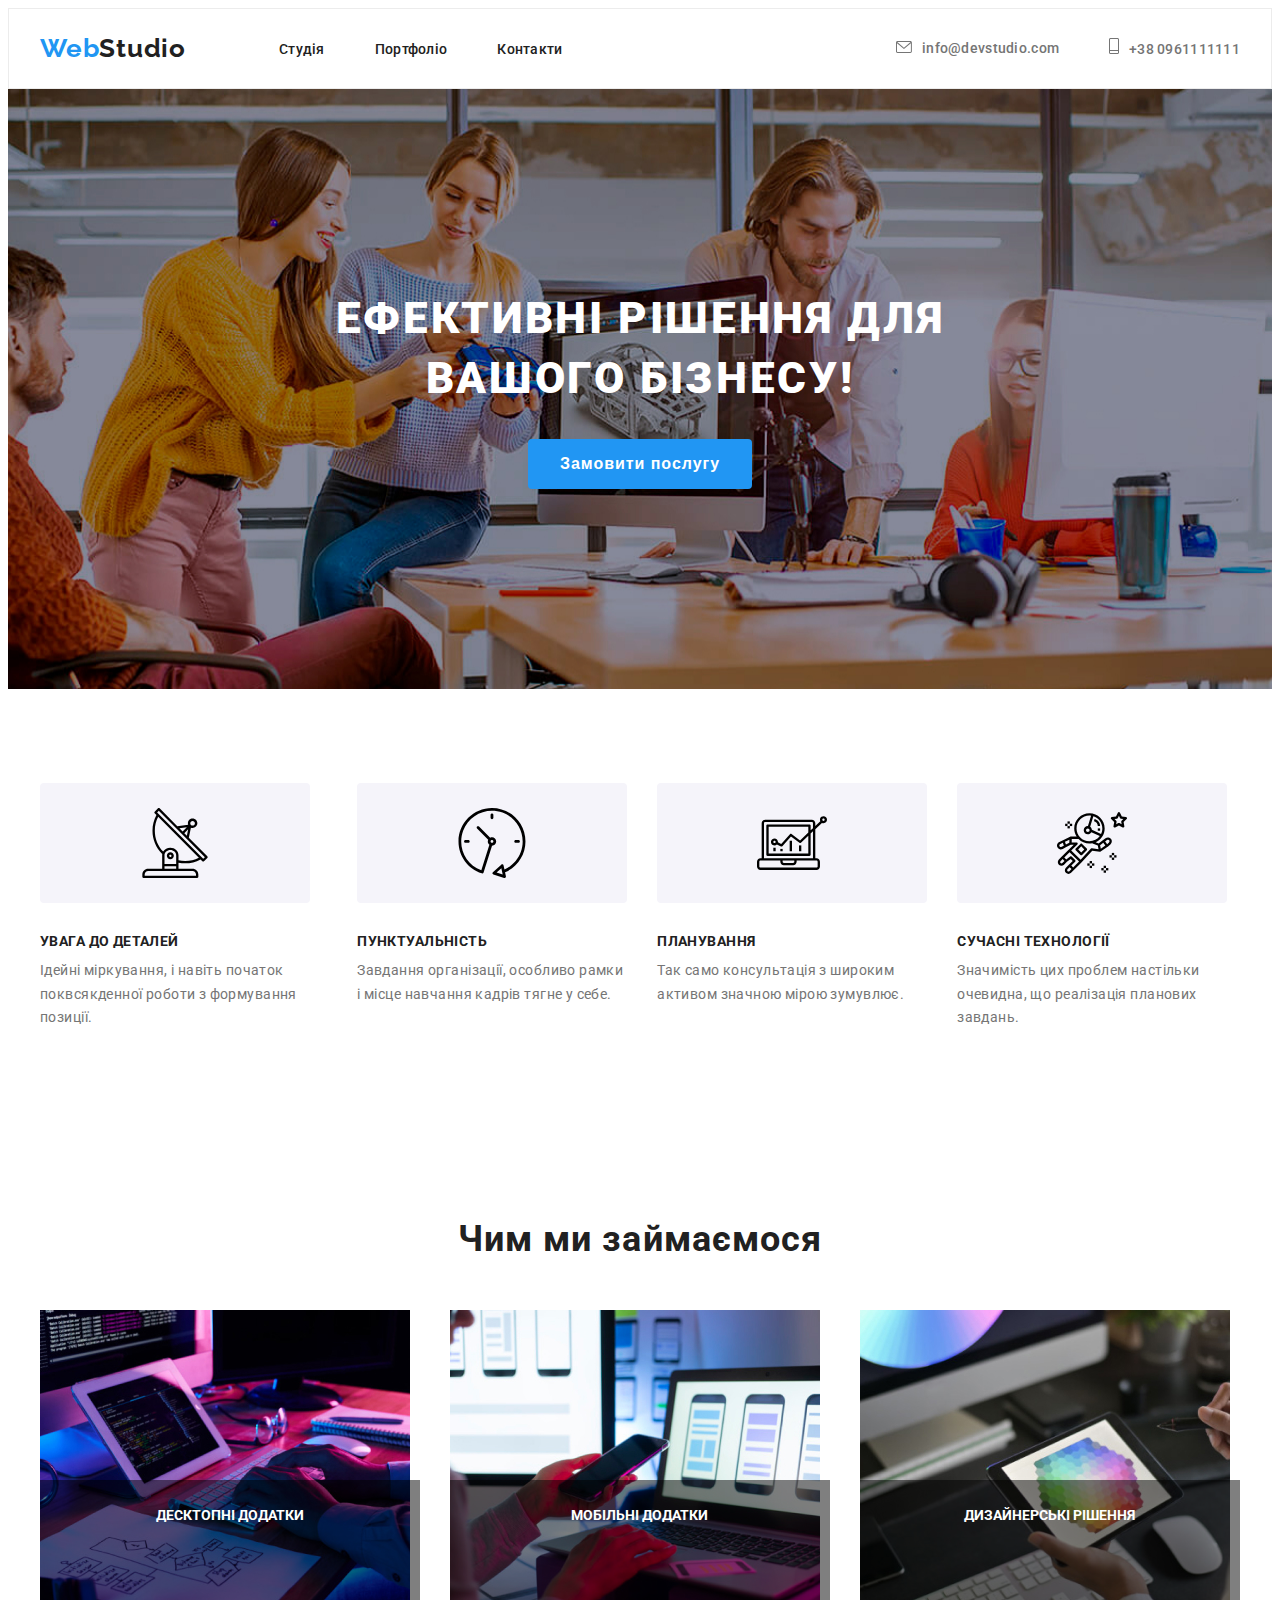
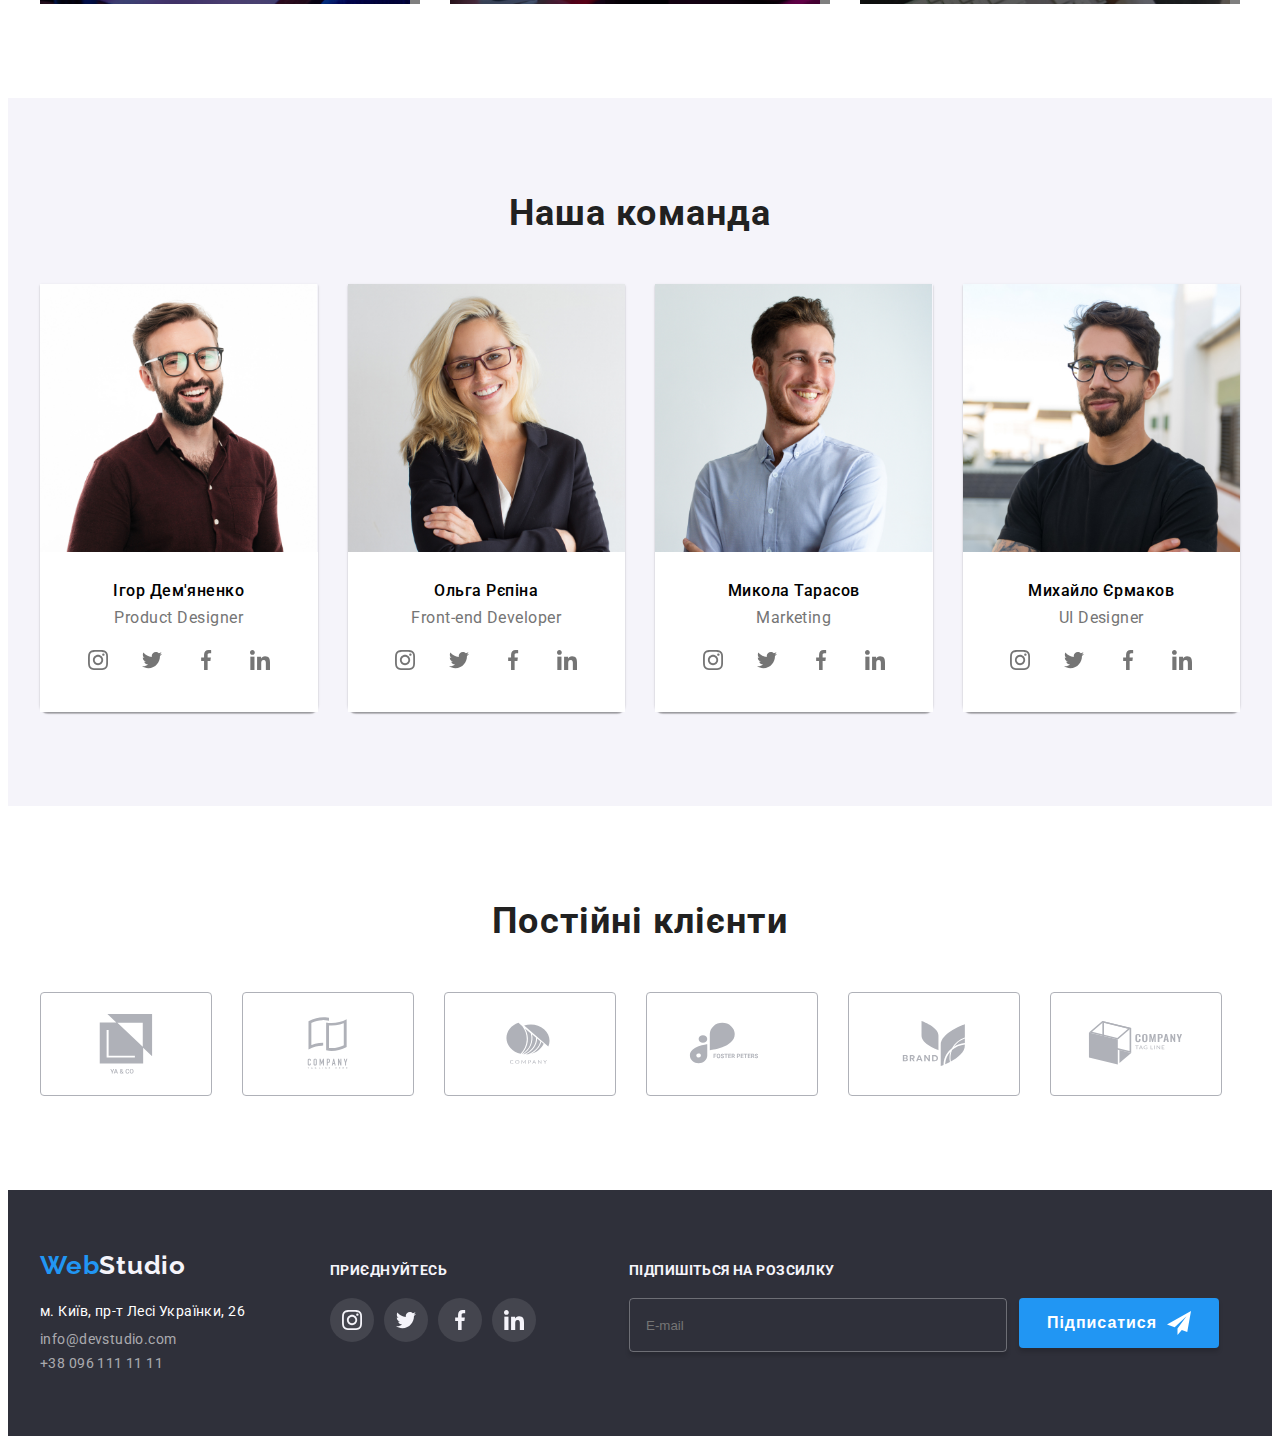
==== commit 99397834: "done homework" ====
--- a/index.html
+++ b/index.html
@@ -21,33 +21,33 @@
   </head>
   <body>
     <header class="header">
-      <div class="container header-position">
-        <a href="/" class="box-link"
-          ><span class="logo-web">Web</span
-          ><span class="logo-studio">Studio</span></a
+      <div class="container header__position">
+        <a href="/" class="logo"
+          ><span class="logo__web">Web</span
+          ><span class="logo__studio">Studio</span></a
         >
         <nav class="nav">
-          <ul class="nav-list">
-            <li class="nav-item"><a href="#" class="nav-link">Студія</a></li>
-            <li class="nav-item">
-              <a href="portfolio.html" class="nav-link">Портфоліо</a>
-            </li>
-            <li class="nav-item"><a href="#" class="nav-link">Контакти</a></li>
+          <ul class="nav__list">
+            <li class="nav__item"><a href="#" class="nav__link">Студія</a></li>
+            <li class="nav__item">
+              <a href="portfolio.html" class="nav__link">Портфоліо</a>
+            </li>
+            <li class="nav__item"><a href="#" class="nav__link">Контакти</a></li>
           </ul>
         </nav>
         <ul class="contacts">
-          <li class="contact-item">
-            <a href="mailto:info@devstudio.com" class="contact-link">
-              <svg width="16" height="12" class="contact-link-icon">
+          <li class="contact__item">
+            <a href="mailto:info@devstudio.com" class="contact__link">
+              <svg width="16" height="12" class="contact--link__icon">
                 <use
                   href="./iconmoons/symbol-defs.svg#icon-envelope-hover"
                 ></use></svg
               >info@devstudio.com</a
             >
           </li>
-          <li class="contact-item">
-            <a href="tel:+380971111111" class="contact-link">
-              <svg width="10" height="16" class="contact-link-icon">
+          <li class="contact__item">
+            <a href="tel:+380971111111" class="contact__link">
+              <svg width="10" height="16" class="contact--link__icon">
                 <use
                   href="./iconmoons/symbol-defs.svg#icon-smartphone"
                 ></use></svg
@@ -60,59 +60,59 @@
     <main>
       <section class="hero">
         <div class="container">
-          <h1 class="hero-title">Ефективні рішення для вашого бізнесу!</h1>
-          <button class="hero-button" data-modal-open>Замовити послугу</button>
+          <h1 class="hero__title">Ефективні рішення для вашого бізнесу!</h1>
+          <button class="hero__button" data-modal-open>Замовити послугу</button>
         </div>
       </section>
       <section class="features">
         <div class="container">
-          <h2 class="features-name">Наші Особливості</h2>
-          <ul class="features-list">
-            <li class="features-item">
-              <div class="features-icon-wrapper">
-                <svg class="features-icon" width="70" height="70">
+          <h2 class="features__name">Наші Особливості</h2>
+          <ul class="features__list">
+            <li class="features__item">
+              <div class="features--icon__wrapper">
+                <svg class="features__icon" width="70" height="70">
                   <use href="./iconmoons/symbol-defs.svg#icon-antenna-1"></use>
                 </svg>
               </div>
-              <h3 class="features-title">УВАГА ДО ДЕТАЛЕЙ</h3>
-              <p class="features-text">
+              <h3 class="features__title">УВАГА ДО ДЕТАЛЕЙ</h3>
+              <p class="features__text">
                 Ідейні міркування, і навіть початок поквсякденної роботи з
                 формування позиції.
               </p>
             </li>
-            <li class="features-item">
-              <div class="features-icon-wrapper">
-                <svg class="features-icon" width="70" height="70">
+            <li class="features__item">
+              <div class="features--icon__wrapper">
+                <svg class="features__icon" width="70" height="70">
                   <use href="./iconmoons/symbol-defs.svg#icon-clock-1"></use>
                 </svg>
               </div>
-              <h3 class="features-title">ПУНКТУАЛЬНІСТЬ</h3>
-              <p class="features-text">
+              <h3 class="features__title">ПУНКТУАЛЬНІСТЬ</h3>
+              <p class="features__text">
                 Завдання організації, особливо рамки і місце навчання кадрів
                 тягне у себе.
               </p>
             </li>
-            <li class="features-item">
-              <div class="features-icon-wrapper">
-                <svg class="features-icon" width="70" height="70">
+            <li class="features__item">
+              <div class="features--icon__wrapper">
+                <svg class="features__icon" width="70" height="70">
                   <use href="./iconmoons/symbol-defs.svg#icon-diagram-1"></use>
                 </svg>
               </div>
-              <h3 class="features-title">ПЛАНУВАННЯ</h3>
-              <p class="features-text">
+              <h3 class="features__title">ПЛАНУВАННЯ</h3>
+              <p class="features__text">
                 Так само консультація з широким активом значною мірою зумувлює.
               </p>
             </li>
-            <li class="features-item">
-              <div class="features-icon-wrapper">
-                <svg class="features-icon" width="70" height="70">
+            <li class="features__item">
+              <div class="features--icon__wrapper">
+                <svg class="features__icon" width="70" height="70">
                   <use
                     href="./iconmoons/symbol-defs.svg#icon-astronaut-1"
                   ></use>
                 </svg>
               </div>
-              <h3 class="features-title">СУЧАСНІ ТЕХНОЛОГІЇ</h3>
-              <p class="features-text">
+              <h3 class="features__title">СУЧАСНІ ТЕХНОЛОГІЇ</h3>
+              <p class="features__text">
                 Значимість цих проблем настільки очевидна, що реалізація
                 планових завдань.
               </p>
@@ -120,72 +120,72 @@
           </ul>
         </div>
       </section>
-      <section class="services-section">
+      <section class="services__section">
         <div class="container">
-          <h2 class="services-title">Чим ми займаємося</h2>
-          <ul class="services-list">
-            <li class="services-item">
+          <h2 class="services__title">Чим ми займаємося</h2>
+          <ul class="services__list">
+            <li class="services__item">
               <img src="./img/webstudio_img1.jpg" width="" alt="розробка" />
-              <p class="service-offer-title">десктопні додатки</p>
-            </li>
-            <li class="services-item">
+              <p class="service--offer__title">десктопні додатки</p>
+            </li>
+            <li class="services__item">
               <img
                 src="./img/webstudio_img2.jpg"
                 width=""
                 alt="розробка на різні пристрої"
               />
-              <p class="service-offer-title">мобільні додатки</p>
-            </li>
-            <li class="services-item">
+              <p class="service--offer__title">мобільні додатки</p>
+            </li>
+            <li class="services__item">
               <img src="./img/webstudio_img3.jpg" width="" alt="дизайн" />
-              <p class="service-offer-title">дизайнерські рішення</p>
+              <p class="service--offer__title">дизайнерські рішення</p>
             </li>
           </ul>
         </div>
       </section>
-      <section class="our-team">
+      <section class="our__team">
         <div class="container">
-          <h2 class="our-team-title">Наша команда</h2>
-          <ul class="team-list">
-            <li class="team-item">
+          <h2 class="our--team__title">Наша команда</h2>
+          <ul class="team__list">
+            <li class="team__item">
               <img src="./img/teamcard_img1.jpg" alt="Product Designer" />
               <article>
-                <h3 class="team-name">Ігор Дем'яненко</h3>
-                <p class="team-position">Product Designer</p>
-                <ul class="social-list">
-                  <li class="social-item">
-                    <a class="social-link" href="https://www.instagram.com/">
-                      <svg class="social-icon" width="20" height="20">
+                <h3 class="team__name">Ігор Дем'яненко</h3>
+                <p class="team__position">Product Designer</p>
+                <ul class="social__list">
+                  <li class="social__item">
+                    <a class="social__link" href="https://www.instagram.com/">
+                      <svg class="social__icon" width="20" height="20">
                         <use
                           href="./iconmoons/symbol-defs.svg#icon-instagram-2"
                         ></use>
                       </svg>
                     </a>
                   </li>
-                  <li class="social-item">
-                    <a class="social-link" href="https://twitter.com/?lang=uk">
-                      <svg class="social-icon" width="20" height="20">
+                  <li class="social__item">
+                    <a class="social__link" href="https://twitter.com/?lang=uk">
+                      <svg class="social__icon" width="20" height="20">
                         <use
                           href="./iconmoons/symbol-defs.svg#icon-twitter-1"
                         ></use>
                       </svg>
                     </a>
                   </li>
-                  <li class="social-item">
+                  <li class="social__item">
                     <a
-                      class="social-link"
+                      class="social__link"
                       href="https://www.facebook.com/?locale=uk_UA"
                     >
-                      <svg class="social-icon" width="20" height="20">
+                      <svg class="social__icon" width="20" height="20">
                         <use
                           href="./iconmoons/symbol-defs.svg#icon-facebook-1"
                         ></use>
                       </svg>
                     </a>
                   </li>
-                  <li class="social-item">
-                    <a class="social-link" href="https://ua.linkedin.com/">
-                      <svg class="social-icon" width="20" height="20">
+                  <li class="social__item">
+                    <a class="social__link" href="https://ua.linkedin.com/">
+                      <svg class="social__icon" width="20" height="20">
                         <use
                           href="./iconmoons/symbol-defs.svg#icon-linkedin-1"
                         ></use>
@@ -195,42 +195,42 @@
                 </ul>
               </article>
             </li>
-            <li class="team-item">
+            <li class="team__item">
               <img src="./img/teamcard_img2.jpg" alt="Front-end Developer" />
               <article>
-                <h3 class="team-name">Ольга Рєпіна</h3>
-                <p class="team-position">Front-end Developer</p>
-                <ul class="social-list">
-                  <li class="social-item">
-                    <a class="social-link" href="https://www.instagram.com/">
-                      <svg class="social-icon" width="20" height="20">
+                <h3 class="team__name">Ольга Рєпіна</h3>
+                <p class="team__position">Front-end Developer</p>
+                <ul class="social__list">
+                  <li class="social__item">
+                    <a class="social__link" href="https://www.instagram.com/">
+                      <svg class="social__icon" width="20" height="20">
                         <use
                           href="./iconmoons/symbol-defs.svg#icon-instagram-2"
                         ></use>
                       </svg>
                     </a>
                   </li>
-                  <li class="social-item">
-                    <a class="social-link" href="https://twitter.com/?lang=uk">
-                      <svg class="social-icon" width="20" height="20">
+                  <li class="social__item">
+                    <a class="social__link" href="https://twitter.com/?lang=uk">
+                      <svg class="social__icon" width="20" height="20">
                         <use
                           href="./iconmoons/symbol-defs.svg#icon-twitter-1"
                         ></use>
                       </svg>
                     </a>
                   </li>
-                  <li class="social-item">
-                    <a class="social-link" href="https://www.facebook.com/?locale=uk_UA">
-                      <svg class="social-icon" width="20" height="20">
+                  <li class="social__item">
+                    <a class="social__link" href="https://www.facebook.com/?locale=uk_UA">
+                      <svg class="social__icon" width="20" height="20">
                         <use
                           href="./iconmoons/symbol-defs.svg#icon-facebook-1"
                         ></use>
                       </svg>
                     </a>
                   </li>
-                  <li class="social-item">
-                    <a class="social-link" href="https://ua.linkedin.com/">
-                      <svg class="social-icon" width="20" height="20">
+                  <li class="social__item">
+                    <a class="social__link" href="https://ua.linkedin.com/">
+                      <svg class="social__icon" width="20" height="20">
                         <use
                           href="./iconmoons/symbol-defs.svg#icon-linkedin-1"
                         ></use>
@@ -240,42 +240,42 @@
                 </ul>
               </article>
             </li>
-            <li class="team-item">
+            <li class="team__item">
               <img src="./img/teamcard_img3.jpg" alt="Marketing" />
               <article>
-                <h3 class="team-name">Микола Тарасов</h3>
-                <p class="team-position">Marketing</p>
-                <ul class="social-list">
-                  <li class="social-item">
-                    <a class="social-link" href="https://www.instagram.com/">
-                      <svg class="social-icon" width="20" height="20">
+                <h3 class="team__name">Микола Тарасов</h3>
+                <p class="team__position">Marketing</p>
+                <ul class="social__list">
+                  <li class="social__item">
+                    <a class="social__link" href="https://www.instagram.com/">
+                      <svg class="social__icon" width="20" height="20">
                         <use
                           href="./iconmoons/symbol-defs.svg#icon-instagram-2"
                         ></use>
                       </svg>
                     </a>
                   </li>
-                  <li class="social-item">
-                    <a class="social-link" href="https://twitter.com/?lang=uk">
-                      <svg class="social-icon" width="20" height="20">
+                  <li class="social__item">
+                    <a class="social__link" href="https://twitter.com/?lang=uk">
+                      <svg class="social__icon" width="20" height="20">
                         <use
                           href="./iconmoons/symbol-defs.svg#icon-twitter-1"
                         ></use>
                       </svg>
                     </a>
                   </li>
-                  <li class="social-item">
-                    <a class="social-link" href="https://www.facebook.com/?locale=uk_UA">
-                      <svg class="social-icon" width="20" height="20">
+                  <li class="social__item">
+                    <a class="social__link" href="https://www.facebook.com/?locale=uk_UA">
+                      <svg class="social__icon" width="20" height="20">
                         <use
                           href="./iconmoons/symbol-defs.svg#icon-facebook-1"
                         ></use>
                       </svg>
                     </a>
                   </li>
-                  <li class="social-item">
-                    <a class="social-link" href="https://ua.linkedin.com/">
-                      <svg class="social-icon" width="20" height="20">
+                  <li class="social__item">
+                    <a class="social__link" href="https://ua.linkedin.com/">
+                      <svg class="social__icon" width="20" height="20">
                         <use
                           href="./iconmoons/symbol-defs.svg#icon-linkedin-1"
                         ></use>
@@ -285,45 +285,45 @@
                 </ul>
               </article>
             </li>
-            <li class="team-item">
+            <li class="team__item">
               <img src="./img/teamcard_img4.jpg" alt="UI Designer" />
               <article>
-                <h3 class="team-name">Михайло Єрмаков</h3>
-                <p class="team-position">UI Designer</p>
-                <ul class="social-list">
-                  <li class="social-item">
-                    <a class="social-link" href="https://www.instagram.com/">
-                      <svg class="social-icon" width="20" height="20">
+                <h3 class="team__name">Михайло Єрмаков</h3>
+                <p class="team__position">UI Designer</p>
+                <ul class="social__list">
+                  <li class="social__item">
+                    <a class="social__link" href="https://www.instagram.com/">
+                      <svg class="social__icon" width="20" height="20">
                         <use
                           href="./iconmoons/symbol-defs.svg#icon-instagram-2"
                         ></use>
                       </svg>
                     </a>
                   </li>
-                  <li class="social-item">
-                    <a class="social-link" href="https://twitter.com/?lang=uk">
-                      <svg class="social-icon" width="20" height="20">
+                  <li class="social__item">
+                    <a class="social__link" href="https://twitter.com/?lang=uk">
+                      <svg class="social__icon" width="20" height="20">
                         <use
                           href="./iconmoons/symbol-defs.svg#icon-twitter-1"
                         ></use>
                       </svg>
                     </a>
                   </li>
-                  <li class="social-item">
+                  <li class="social__item">
                     <a
-                      class="social-link"
+                      class="social__link"
                       href="https://www.facebook.com/?locale=uk_UA"
                     >
-                      <svg class="social-icon" width="20" height="20">
+                      <svg class="social__icon" width="20" height="20">
                         <use
                           href="./iconmoons/symbol-defs.svg#icon-facebook-1"
                         ></use>
                       </svg>
                     </a>
                   </li>
-                  <li class="social-item">
-                    <a class="social-item" href="https://ua.linkedin.com/">
-                      <svg class="social-icon" width="20" height="20">
+                  <li class="social__item">
+                    <a class="social__item" href="https://ua.linkedin.com/">
+                      <svg class="social__icon" width="20" height="20">
                         <use
                           href="./iconmoons/symbol-defs.svg#icon-linkedin-1"
                         ></use>
@@ -336,37 +336,37 @@
           </ul>
         </div>
       </section>
-      <section class="our-clients">
+      <section class="our__clients">
         <div class="container">
-          <h2 class="our-clients-title">Постійні клієнти</h2>
-          <ul class="our-clients-list">
-            <li class="our-clients-item">
-              <svg class="our-clients-logo">
+          <h2 class="our--clients__title">Постійні клієнти</h2>
+          <ul class="our--clients__list">
+            <li class="our--clients__item">
+              <svg class="our--clients__logo">
                 <use href="./iconmoons/symbol-defs.svg#icon-Union"></use>
               </svg>
             </li>
-            <li class="our-clients-item">
-              <svg class="our-clients-logo">
+            <li class="our--clients__item">
+              <svg class="our--clients__logo">
                 <use href="./iconmoons/symbol-defs.svg#icon-Logo"></use>
               </svg>
             </li>
-            <li class="our-clients-item">
-              <svg class="our-clients-logo">
+            <li class="our--clients__item">
+              <svg class="our--clients__logo">
                 <use href="./iconmoons/symbol-defs.svg#icon-Logo-1"></use>
               </svg>
             </li>
-            <li class="our-clients-item">
-              <svg class="our-clients-logo">
+            <li class="our--clients__item">
+              <svg class="our--clients__logo">
                 <use href="./iconmoons/symbol-defs.svg#icon-Logo-2"></use>
               </svg>
             </li>
-            <li class="our-clients-item">
-              <svg class="our-clients-logo">
+            <li class="our--clients__item">
+              <svg class="our--clients__logo">
                 <use href="./iconmoons/symbol-defs.svg#icon-Logo-3"></use>
               </svg>
             </li>
-            <li class="our-clients-item">
-              <svg class="our-clients-logo">
+            <li class="our--clients__item">
+              <svg class="our--clients__logo">
                 <use href="./iconmoons/symbol-defs.svg#icon-Logo-4"></use>
               </svg>
             </li>
@@ -375,60 +375,60 @@
       </section>
     </main>
     <footer class="footer">
-      <div class="container footer-position">
+      <div class="container footer__position">
         <div>
-          <a href="/" class="footer-box-link"
-            ><span class="logo-web">Web</span
-            ><span class="footer-logo-studio">Studio</span></a
+          <a href="/" class="logo"
+            ><span class="logo__web">Web</span
+            ><span class="logo__studio--white">Studio</span></a
           >
-          <address class="footer-contacts">
-            <p class="footer-address">м. Київ, пр-т Лесі Українки, 26</p>
-            <ul class="footer-list">
+          <address class="footer__contacts">
+            <p class="footer__address">м. Київ, пр-т Лесі Українки, 26</p>
+            <ul class="footer__list">
               <li>
-                <a href="mailto:infodevstudio" class="footer-link"
+                <a href="mailto:infodevstudio" class="footer__link"
                   >info@devstudio.com</a
                 >
               </li>
               <li>
-                <a href="tel:+380961111111" class="footer-link"
+                <a href="tel:+380961111111" class="footer__link"
                   >+38 096 111 11 11</a
                 >
               </li>
             </ul>
           </address>
         </div>
-        <div class="footer-socials">
-          <h2 class="social-footer-title">Приєднуйтесь</h2>
-          <ul class="social-footer-list">
-            <li class="social-footer-item">
-              <a class="social-footer-link" href="https://www.instagram.com/">
-                <svg class="social-footer-icon" width="20" height="20">
+        <div class="footer__socials">
+          <h2 class="social--footer__title">Приєднуйтесь</h2>
+          <ul class="social--footer__list">
+            <li class="social--footer__item">
+              <a class="social--footer__link" href="https://www.instagram.com/">
+                <svg class="social--footer__icon" width="20" height="20">
                   <use
                     href="./iconmoons/symbol-defs.svg#icon-instagram-2"
                   ></use>
                 </svg>
               </a>
             </li>
-            <li class="social-footer-item">
-              <a class="social-footer-link" href="https://twitter.com/?lang=uk">
-                <svg class="social-footer-icon" width="20" height="20">
+            <li class="social--footer__item">
+              <a class="social--footer__link" href="https://twitter.com/?lang=uk">
+                <svg class="social--footer__icon" width="20" height="20">
                   <use href="./iconmoons/symbol-defs.svg#icon-twitter-1"></use>
                 </svg>
               </a>
             </li>
-            <li class="social-footer-item">
+            <li class="social--footer__item">
               <a
-                class="social-footer-link"
+                class="social--footer__link"
                 href="https://www.facebook.com/?locale=uk_UA"
               >
-                <svg class="social-footer-icon" width="20" height="20">
+                <svg class="social--footer__icon" width="20" height="20">
                   <use href="./iconmoons/symbol-defs.svg#icon-facebook-1"></use>
                 </svg>
               </a>
             </li>
-            <li class="social-footer-item">
-              <a class="social-footer-link" href="https://ua.linkedin.com/">
-                <svg class="social-footer-icon" width="20" height="20">
+            <li class="social--footer__item">
+              <a class="social--footer__link" href="https://ua.linkedin.com/">
+                <svg class="social--footer__icon" width="20" height="20">
                   <use href="./iconmoons/symbol-defs.svg#icon-linkedin-1"></use>
                 </svg>
               </a>
@@ -436,18 +436,18 @@
           </ul>
         </div>
         <div class="subscribe">
-          <h2 class="subscribe-title">Підпишіться на розсилку</h2>
-          <form class="footer-form">
+          <h2 class="subscribe__title">Підпишіться на розсилку</h2>
+          <form class="footer__form">
             <input
               type="tel"
               name="username"
               id="name-input"
-              class="footer-subscribe-input"
+              class="footer--subscribe__input"
               placeholder="E-mail"
             />
-            <button class="subscribe-button">
+            <button class="subscribe__button">
               Підписатися
-              <svg class="subcribe-telegram-icon" width="24px" height="24px">
+              <svg class="subcribe--telegram__icon" width="24px" height="24px">
                 <use href="./iconmoons/symbol-defs(3).svg#icon-icon-send"></use>
               </svg>
             </button>
@@ -458,72 +458,72 @@
     <div class="backdrop is-hidden" data-backdrop>
       <div class="modal">
         <button type="button" class="modal-btn" data-modal-close>
-          <svg class="modal-cross-btn" width="18" height="18">
+          <svg class="modal--cross__btn" width="18" height="18">
             <use href="./iconmoons/symbol-defs(3).svg#icon-close-btn"></use>
           </svg>
         </button>
-        <h3 class="modal-form-title">Залиште свої дані, ми вам передзвонимо</h3>
-        <form class="modal-form">
-          <div class="modal-form-field">
-            <label for="name-input" class="modal-field-name">Ім'я</label>
-            <div class="modal-input-wrapper">
+        <h3 class="modal--form__title">Залиште свої дані, ми вам передзвонимо</h3>
+        <form class="modal__form">
+          <div class="modal--form__field">
+            <label for="name-input" class="modal--field__name">Ім'я</label>
+            <div class="modal--input__wrapper">
               <input
                 type="text"
                 name="username"
                 id="name-input"
-                class="modal-input-field"
+                class="modal--input__field"
               />
-              <svg class="modal-input-icon" width="14" height="14">
+              <svg class="modal--input__icon" width="14" height="14">
                 <use href="./iconmoons/symbol-defs(2).svg#icon-human"></use>
               </svg>
             </div>
           </div>
-          <div class="modal-form-field">
-            <label for="tel-input" class="modal-field-name">Телефон</label>
-            <div class="modal-input-wrapper">
+          <div class="modal--form__field">
+            <label for="tel-input" class="modal--field__name">Телефон</label>
+            <div class="modal--input__wrapper">
               <input
                 type="tel"
                 name="username"
                 id="tel-input"
-                class="modal-input-field"
+                class="modal--input__field"
               />
-              <svg class="modal-input-icon" width="14" height="14">
+              <svg class="modal--input__icon" width="14" height="14">
                 <use href="./iconmoons/symbol-defs(2).svg#icon-telephone"></use>
               </svg>
             </div>
           </div>
-          <div class="modal-form-field">
+          <div class="modal--form__field">
             <label for="email-input" class="modal-field-name">Пошта</label>
-            <div class="modal-input-wrapper">
+            <div class="modal--input__wrapper">
               <input
                 type="email"
                 name="username"
                 id="email-input"
-                class="modal-input-field"
+                class="modal--input__field"
               />
-              <svg class="modal-input-icon" width="18" height="18">
+              <svg class="modal--input__icon" width="18" height="18">
                 <use href="./iconmoons/symbol-defs(2).svg#icon-email"></use>
               </svg>
             </div>
           </div>
-          <div class="modal-form-field">
-            <label for="comment" class="modal-field-name">Коментар</label>
-            <div class="modal-input-wrapper">
+          <div class="modal--form__field">
+            <label for="comment" class="modal--field__name">Коментар</label>
+            <div class="modal--input__wrapper">
               <textarea
                 name=""
                 id="comment"
                 placeholder="Введіть текст"
-                class="modal-comment-field"
+                class="modal--comment__field"
               ></textarea>
             </div>
           </div>
-          <div class="modal-form-rights">
+          <div class="modal--form__rights">
             <input type="checkbox" />
-            <p class="modal-form-text">Погоджуюся з розсилкою та приймаю</p>
-            <a class="modal-form-rules" href="#">Умови договору</a>
+            <p class="modal--form__text">Погоджуюся з розсилкою та приймаю</p>
+            <a class="modal--form__rules" href="#">Умови договору</a>
           </div>
         </form>
-        <button type="button" class="modal-button">Відправити</button>
+        <button type="button" class="modal_button">Відправити</button>
       </div>
     </div>
     <script src="./js/modal.js"></script>
--- a/css/main.min.css
+++ b/css/main.min.css
@@ -1 +1 @@
-h1,h2,h3,h4,p{margin-top:0;margin-bottom:0}ul{margin-top:0;margin-bottom:0;list-style:none;padding:0}img{display:block;max-width:100%;height:auto}a{text-decoration:none}.visually-hidden{position:absolute;width:1px;height:1px;margin:-1px;border:0;padding:0;white-space:nowrap;-webkit-clip-path:inset(100%);clip-path:inset(100%);clip:rect(0 0 0 0);overflow:hidden}:root{--accent-color: #2196f3;--main-color: #212121;--text-color: #757575;--section-bg-color: #f5f4fa;--bg-color: #2f303a;--info-color: #ffffff;--second-family: "Raleway"}body{font-family:"Roboto",sans-serif}.container{width:1200px;padding:0 15px;margin:0 auto}.header{padding-bottom:25px;padding-top:24px;border:1px solid #ececec}.header-position{display:flex;align-items:center}.box-link,.footer-box-link{font-family:var(--second-family);font-weight:700;font-size:26px;letter-spacing:.03em;color:#2196f3}.logo-web{color:var(--accent-color)}.logo-studio{color:#000}.nav-list{display:flex;margin-left:93px;-moz-column-gap:50px;column-gap:50px}.nav-link{position:relative;color:var(--main-color);font-size:14px;text-decoration:none;font-weight:500;letter-spacing:.02em;transition:color 250ms cubic-bezier(0.4, 0, 0.2, 1)}.nav-link:hover,.nav-link:focus{color:var(--accent-color)}.nav-link:hover::after{position:absolute;top:45px;content:"";display:block;width:100%;height:4px;background-color:var(--accent-color)}.contacts{display:flex;margin-left:auto;-moz-column-gap:50px;column-gap:50px}.contact-item{color:#757575;font-weight:500;letter-spacing:.02em}.contact-link{font-family:var(--font-family);font-weight:500;font-size:14px;letter-spacing:.02em;color:#757575;transition:color 250ms cubic-bezier(0.4, 0, 0.2, 1)}.contact-link:hover{color:#2196f3}.contact-link:hover .contact-link-icon{fill:#2196f3}.contact-link-icon{fill:#757575;margin-right:10px}.hero{padding-top:200px;padding-bottom:200px;background-image:url(../img/hero_img.jpg);background-repeat:no-repeat;overlay:gray}.hero-title{text-transform:uppercase;width:696px;margin:0 auto;font-weight:900;font-size:44px;line-height:1.36;letter-spacing:.06em;text-align:center;color:#fff}.hero-button{display:block;margin-top:30px;margin-left:auto;margin-right:auto;border:none;background-color:var(--accent-color);border-radius:4px;padding:10px 32px;font-weight:700;font-size:16px;line-height:1.87;letter-spacing:.06em;text-align:center;color:#fff}.backdrop{position:fixed;left:0;right:0;bottom:0;top:0;opacity:1;transition:opacity 750ms cubic-bezier(0.4, 0, 0.2, 1);background-color:rgba(47,48,58,.4);z-index:1}.backdrop.is-hidden{opacity:0;pointer-events:none}.no-scroll{overflow:hidden}.modal{border-radius:4px;width:528px;height:581px;box-shadow:0 2px 1px 0 rgba(0,0,0,.2),0 1px 1px 0 rgba(0,0,0,.14),0 1px 3px 0 rgba(0,0,0,.12);background:#fff;transform:translate(-50%, -50%) scale(1);position:absolute;transition:transform 750ms cubic-bezier(0.4, 0, 0.2, 1);top:50%;left:50%}.modal-btn{border:1px solid rgba(0,0,0,.1);border-radius:100px;display:flex;justify-content:center;align-items:center;background-color:rgba(0,0,0,0);position:absolute;left:490px;top:8px;width:30px;height:30px}.modal-form{margin-left:40px;margin-top:12px}.modal-form-title{font-weight:700;font-size:20px;letter-spacing:.03em;text-align:center;color:#212121;margin-top:40px}.modal-field-name{font-weight:400;font-size:12px;letter-spacing:.01em;color:#757575;margin-bottom:4px;display:block}.modal-input-wrapper{position:relative;width:440px;margin-bottom:10px;padding-left:1px}.modal-input-field{width:448px;height:40px;padding-left:40px;border:1px solid rgba(33,33,33,.2);border-radius:4px;outline:none}.modal-input-field:focus{border:1px solid #2196f3}.modal-input-field:focus~.modal-input-icon{fill:#2196f3}.modal-input-icon{position:absolute;top:13px;left:12px}.modal-comment-field{width:448px;height:120px;resize:none;border:1px solid rgba(33,33,33,.2);border-radius:4px;padding:12px 16px}.modal-form-rights{display:flex}.modal-form-text{margin-left:8px}.modal-form-rules{margin-left:5px}.modal-button{margin:0 auto;margin-left:164px;margin-top:30px;border:none;border-radius:4px;background-color:var(--accent-color);padding:10px 52px;font-weight:700;font-size:16px;line-height:1.87;letter-spacing:.06em;text-align:center;color:#fff}.features{padding-bottom:94px;padding-top:94px}.features-name{display:none}.features-list{display:flex;-moz-column-gap:30px;column-gap:30px}.features-title{line-height:1.143;font-weight:700;font-size:14px;letter-spacing:.42px;margin-bottom:10px;color:#212121}.features-text{font-weight:400;font-size:14px;line-height:171%;letter-spacing:.03em;color:#757575}.features-icon-wrapper{display:flex;align-items:center;justify-content:center;width:270px;height:120px;background-color:#f5f4fa;margin-bottom:30px;border-radius:4px}.services-section{padding-top:94px;padding-bottom:94px}.services-title{font-weight:700;font-size:36px;letter-spacing:.03em;text-align:center;color:#212121;margin-bottom:50px}.services-list{display:flex;-moz-column-gap:30px;column-gap:30px;margin-top:50px}.services-item{position:relative;text-align:center;flex-basis:calc((100% - 60px)/3)}.service-offer-title{width:100%;height:70px;text-transform:uppercase;position:absolute;bottom:0;left:0;padding-top:27px;padding-bottom:27px;text-align:center;background-color:rgba(0,0,0,.5);color:#fff;font-size:14px;font-weight:bold}.our-team{padding-top:94px;padding-bottom:94px;background-color:#f5f4fa}.our-team-title{font-weight:700;font-size:36px;letter-spacing:.03em;text-align:center;color:#212121;margin-bottom:50px}.team-list{display:flex;-moz-column-gap:30px;column-gap:30px}.team-name{font-family:Roboto;font-size:16px;font-weight:500;line-height:1.17;letter-spacing:.03em;text-align:center}.team-item{flex-basis:calc((100% - 90px)/4);border-radius:0 0 8px 8px;box-shadow:0 2px 1px 0 rgba(0,0,0,.2),0 1px 1px 0 rgba(0,0,0,.14),0 1px 3px 0 rgba(0,0,0,.12)}.team-item article{padding:30px 0;background-color:#fff}.team-position{font-family:Roboto;color:#757575;font-size:16px;font-weight:400;line-height:18.75px;letter-spacing:.03em;text-align:center;margin-top:9px;margin-bottom:10px}.social-list{display:flex;align-items:center;justify-content:center;-moz-column-gap:10px;column-gap:10px}.social-item{width:44px;height:44px;border-radius:50%;display:flex;align-items:center;justify-content:center;transition:background-color 350ms cubic-bezier(0.4, 0, 0.2, 1)}.social-link{width:44px;height:44px;border-radius:50%;align-items:center;display:flex;justify-content:center}.social-item:hover{background-color:#2196f3;border-radius:50%}.social-item:hover .social-icon{fill:#fff}.social-icon{fill:#757575}.our-clients{padding-top:94px;padding-bottom:94px}.our-clients-title{font-weight:700;font-size:36px;letter-spacing:.03em;text-align:center;color:#212121;margin-bottom:50px}.our-clients-list{display:flex;align-items:center;-moz-column-gap:30px;column-gap:30px}.our-clients-item{width:170px;height:102px;border:1px solid #afb1b8;border-radius:4px;display:flex;align-items:center;justify-content:center;transition:border 350ms cubic-bezier(0.4, 0, 0.2, 1)}.our-clients-item:hover{border:1px solid #2196f3}.our-clients-logo{width:106px;height:60px;fill:#afb1b8}.our-clients-item:hover .our-clients-logo{fill:#2196f3}.footer{padding-top:60px;padding-bottom:60px;background-color:var(--bg-color)}.footer-position{display:flex}.footer-box-link{display:block;margin-bottom:20px}.footer-logo-studio{color:#fff}.footer-contacts{font-style:normal}.footer-address{font-weight:400;font-size:14px;line-height:1.71;letter-spacing:.03em;margin-bottom:4px;color:#fff;width:220px}.footer-link{font-weight:400;font-size:14px;line-height:1.71;letter-spacing:.03em;color:rgba(255,255,255,.6)}.footer-link+.footer-link{margin-top:9px}.social-footer-position{display:flex;flex-direction:column}.footer-socials{margin-left:70px;margin-top:12px}.social-footer-title{font-weight:700;font-size:14px;letter-spacing:.03em;text-transform:uppercase;margin-bottom:20px;color:#fff}.social-footer-list{display:flex;justify-content:center;align-items:center;-moz-column-gap:10px;column-gap:10px}.social-footer-item{width:44px;height:44px;border-radius:50%;display:flex;align-items:center;justify-content:center;transition:background-color 250ms cubic-bezier(0.4, 0, 0.2, 1)}.social-footer-link{width:44px;height:44px;display:flex;align-items:center;justify-content:center;border-radius:50%;background-color:rgba(255,255,255,.1)}.social-footer-item:hover{background-color:#2196f3;border-radius:50%}.social-footer-item:hover .social-icon{fill:#fff}.social-footer-icon{fill:#fff}.subscribe{margin-left:93px;margin-top:12px}.subscribe-title{font-weight:700;font-size:14px;letter-spacing:.03em;text-transform:uppercase;color:#fff;margin-bottom:20px}.footer-subscribe-input{border:1px solid rgba(255,255,255,.3);border-radius:4px;width:358px;height:50px;padding-left:16px;box-shadow:0 4px 4px 0 rgba(0,0,0,.15);background:rgba(33,150,243,0)}.footer-form{display:flex}.subscribe-button{font-weight:700;font-size:16px;line-height:187%;letter-spacing:.06em;text-align:center;display:flex;justify-content:center;align-items:center;margin-left:12px;color:#fff;border:none;border-radius:4px;width:200px;height:50px;box-shadow:0 4px 4px 0 rgba(0,0,0,.15);background:#2196f3}.subcribe-telegram-icon{margin-left:10px}.project-section{padding-top:94px;padding-bottom:94px}.filter-list{display:flex;justify-content:center;align-items:center;margin-top:50px;margin-bottom:50px}.filter-item{margin-right:8px}.filter-btn{border-radius:4px;border:none;padding:6px 25px;font-weight:500;font-size:16px;line-height:162%;letter-spacing:.03em;text-align:center;color:#212121}.filter-btn:hover{background-color:#2196f3;color:#fff;box-shadow:0 2px 2px 0 rgba(0,0,0,.12),0 1px 2px 0 rgba(0,0,0,.08),0 3px 1px 0 rgba(0,0,0,.1)}.project-list{display:flex;flex-wrap:wrap;gap:30px}.project-item{flex-basis:calc((100% - 60px)/3);width:370px;height:404px;border:1px solid #eee}.project-item:hover,.project-item::focus{box-shadow:1px 4px 6px 0 rgba(0,0,0,.16),0 4px 4px 0 rgba(0,0,0,.06),0 1px 1px 0 rgba(0,0,0,.12);cursor:pointer}.project-item:hover .overlay-text{transform:translateY(0%)}.project-overlay{position:relative;overflow:hidden}.overlay-text{height:294px;padding:63px 24px;position:absolute;bottom:0;transform:translateY(100%);transition:transform 750ms cubic-bezier(0.4, 0, 0.2, 1);background:rgba(33,150,243,.9);font-weight:400;font-size:18px;line-height:156%;letter-spacing:.03em;color:#fff}.project-title{font-weight:700;font-size:18px;line-height:200%;letter-spacing:.06em;color:#212121;margin-left:24px;margin-top:20px}.project-type{font-weight:400;font-size:16px;line-height:187%;letter-spacing:.03em;color:#757575;margin-left:24px}/*# sourceMappingURL=main.min.css.map */+h1,h2,h3,h4,p{margin-top:0;margin-bottom:0}ul{margin-top:0;margin-bottom:0;list-style:none;padding:0}img{display:block;max-width:100%;height:auto}a{text-decoration:none}.visually-hidden{position:absolute;width:1px;height:1px;margin:-1px;border:0;padding:0;white-space:nowrap;-webkit-clip-path:inset(100%);clip-path:inset(100%);clip:rect(0 0 0 0);overflow:hidden}:root{--accent-color: #2196f3;--main-color: #212121;--text-color: #757575;--section-bg-color: #f5f4fa;--bg-color: #2f303a;--info-color: #ffffff;--second-family: "Raleway"}body{font-family:"Roboto",sans-serif}.container{width:1200px;padding:0 15px;margin:0 auto}.header{padding-bottom:25px;padding-top:24px;border:1px solid #ececec}.header__position{display:flex;align-items:center}.logo{font-family:"Raleway";font-weight:700;font-size:26px;letter-spacing:.03em;color:#2196f3;display:block}.logo__web{color:#2196f3}.logo__studio{color:#212121}.logo__studio--white{color:#f5f4fa}.nav__list{display:flex;margin-left:93px;-moz-column-gap:50px;column-gap:50px}.nav__link{position:relative;color:#212121;font-size:14px;text-decoration:none;font-weight:500;letter-spacing:.02em;transition:color 250ms cubic-bezier(0.4, 0, 0.2, 1)}.nav__link:hover,.nav__link:focus{color:#2196f3}.nav__link:hover::after{position:absolute;top:45px;content:"";display:block;width:100%;height:4px;background-color:#2196f3}.contacts{display:flex;margin-left:auto;-moz-column-gap:50px;column-gap:50px}.contact__item{color:#757575;font-weight:500;letter-spacing:.02em}.contact__link{font-weight:500;font-size:14px;letter-spacing:.02em;color:#757575;transition:color 250ms cubic-bezier(0.4, 0, 0.2, 1)}.contact__link:hover{color:#2196f3}.contact__link:hover .contact--link__icon{fill:#2196f3}.contact--link__icon{fill:#757575;margin-right:10px}.hero{padding-top:200px;padding-bottom:200px;background-image:url(../img/hero_img.jpg);background-repeat:no-repeat;background-position:center;overlay:#757575}.hero__title{text-transform:uppercase;width:696px;margin:0 auto;font-weight:900;font-size:44px;line-height:1.36;letter-spacing:.06em;text-align:center;color:#fff}.hero__button{display:block;margin-top:30px;margin-left:auto;margin-right:auto;border:none;background-color:#2196f3;border-radius:4px;padding:10px 32px;font-weight:700;font-size:16px;line-height:1.87;letter-spacing:.06em;text-align:center;color:#fff}.backdrop{position:fixed;left:0;right:0;bottom:0;top:0;opacity:1;transition:opacity 750ms cubic-bezier(0.4, 0, 0.2, 1);background-color:rgba(47,48,58,.4);z-index:1}.backdrop.is-hidden{opacity:0;pointer-events:none}.no-scroll{overflow:hidden}.modal{border-radius:4px;width:528px;height:581px;box-shadow:0 2px 1px 0 rgba(0,0,0,.2),0 1px 1px 0 rgba(0,0,0,.14),0 1px 3px 0 rgba(0,0,0,.12);background:#fff;transform:translate(-50%, -50%) scale(1);position:absolute;transition:transform 750ms cubic-bezier(0.4, 0, 0.2, 1);top:50%;left:50%}.modal-btn{border:1px solid rgba(0,0,0,.1);border-radius:100px;display:flex;justify-content:center;align-items:center;background-color:rgba(0,0,0,0);position:absolute;left:490px;top:8px;width:30px;height:30px}.modal__form{margin-left:40px;margin-top:12px}.modal--form__title{font-weight:700;font-size:20px;letter-spacing:.03em;text-align:center;color:#212121;margin-top:40px}.modal--field__name{font-weight:400;font-size:12px;letter-spacing:.01em;color:#757575;margin-bottom:4px;display:block}.modal--input__wrapper{position:relative;width:440px;margin-bottom:10px;padding-left:1px}.modal--input__field{width:448px;height:40px;padding-left:40px;border:1px solid rgba(33,33,33,.2);border-radius:4px;outline:none}.modal--input__field:focus{border:1px solid #2196f3}.modal--input__field:focus~.modal--input__icon{fill:#2196f3}.modal--input__icon{position:absolute;top:13px;left:12px}.modal--comment__field{width:448px;height:120px;resize:none;border:1px solid rgba(33,33,33,.2);border-radius:4px;padding:12px 16px}.modal__form__rights{display:flex}.modal--form__text{margin-left:8px}.modal--form__rules{margin-left:5px}.modal__button{margin:0 auto;margin-left:164px;margin-top:30px;border:none;border-radius:4px;background-color:#2196f3;padding:10px 52px;font-weight:700;font-size:16px;line-height:1.87;letter-spacing:.06em;text-align:center;color:#fff}.features{padding-bottom:94px;padding-top:94px}.features__name{display:none}.features__list{display:flex;-moz-column-gap:30px;column-gap:30px}.features__title{line-height:1.143;font-weight:700;font-size:14px;letter-spacing:.42px;margin-bottom:10px;color:#212121}.features__text{font-weight:400;font-size:14px;line-height:171%;letter-spacing:.03em;color:#757575}.features--icon__wrapper{display:flex;align-items:center;justify-content:center;width:270px;height:120px;background-color:#f5f4fa;margin-bottom:30px;border-radius:4px}.services__section{padding-top:94px;padding-bottom:94px}.services__title{font-weight:700;font-size:36px;letter-spacing:.03em;text-align:center;color:#212121;margin-bottom:50px}.services__list{display:flex;-moz-column-gap:30px;column-gap:30px;margin-top:50px}.services__item{position:relative;text-align:center;flex-basis:calc((100% - 60px)/3)}.service--offer__title{width:100%;height:70px;text-transform:uppercase;position:absolute;bottom:0;left:0;padding-top:27px;padding-bottom:27px;text-align:center;background-color:rgba(0,0,0,.5);color:#fff;font-size:14px;font-weight:bold}.our__team{padding-top:94px;padding-bottom:94px;background-color:#f5f4fa}.our--team__title{font-weight:700;font-size:36px;letter-spacing:.03em;text-align:center;color:#212121;margin-bottom:50px}.team__list{display:flex;-moz-column-gap:30px;column-gap:30px}.team__name{font-family:Roboto;font-size:16px;font-weight:500;line-height:1.17;letter-spacing:.03em;text-align:center}.team__item{flex-basis:calc((100% - 90px)/4);border-radius:0 0 8px 8px;box-shadow:0 2px 1px 0 rgba(0,0,0,.2),0 1px 1px 0 rgba(0,0,0,.14),0 1px 3px 0 rgba(0,0,0,.12)}.team__item article{padding:30px 0;background-color:#fff}.team__position{font-family:Roboto;color:#757575;font-size:16px;font-weight:400;line-height:18.75px;letter-spacing:.03em;text-align:center;margin-top:9px;margin-bottom:10px}.social__list{display:flex;align-items:center;justify-content:center;-moz-column-gap:10px;column-gap:10px}.social__item{width:44px;height:44px;border-radius:50%;display:flex;align-items:center;justify-content:center;transition:background-color 350ms cubic-bezier(0.4, 0, 0.2, 1)}.social__link{width:44px;height:44px;border-radius:50%;align-items:center;display:flex;justify-content:center}.social__item:hover{background-color:#2196f3;border-radius:50%}.social__item:hover .social__icon{fill:#fff}.social__icon{fill:#757575}.our__clients{padding-top:94px;padding-bottom:94px}.our--clients__title{font-weight:700;font-size:36px;letter-spacing:.03em;text-align:center;color:#212121;margin-bottom:50px}.our--clients__list{display:flex;align-items:center;-moz-column-gap:30px;column-gap:30px}.our--clients__item{width:170px;height:102px;border:1px solid #afb1b8;border-radius:4px;display:flex;align-items:center;justify-content:center;transition:border 350ms cubic-bezier(0.4, 0, 0.2, 1)}.our--clients__item:hover{border:1px solid #2196f3}.our--clients__logo{width:106px;height:60px;fill:#afb1b8}.our--clients__item:hover .our--clients__logo{fill:#2196f3}.footer{padding-top:60px;padding-bottom:60px;background-color:#2f303a}.footer__position{display:flex}.footer__contacts{margin-top:20px;font-style:normal}.footer__address{font-weight:400;font-size:14px;line-height:1.71;letter-spacing:.03em;margin-bottom:4px;color:#fff;width:220px}.footer__link{font-weight:400;font-size:14px;line-height:1.71;letter-spacing:.03em;color:rgba(255,255,255,.6)}.footer__link+.footer__link{margin-top:9px}.social--footer__position{display:flex;flex-direction:column}.footer__socials{margin-left:70px;margin-top:12px}.social--footer__title{font-weight:700;font-size:14px;letter-spacing:.03em;text-transform:uppercase;margin-bottom:20px;color:#f5f4fa}.social--footer__list{display:flex;justify-content:center;align-items:center;-moz-column-gap:10px;column-gap:10px}.social--footer__item{width:44px;height:44px;border-radius:50%;display:flex;align-items:center;justify-content:center;transition:background-color 250ms cubic-bezier(0.4, 0, 0.2, 1)}.social--footer__link{width:44px;height:44px;display:flex;align-items:center;justify-content:center;border-radius:50%;background-color:rgba(255,255,255,.1)}.social--footer__item:hover{background-color:#2196f3;border-radius:50%}.social--footer__item:hover .social-icon{fill:#f5f4fa}.social--footer__icon{fill:#f5f4fa}.subscribe{margin-left:93px;margin-top:12px}.subscribe__title{font-weight:700;font-size:14px;letter-spacing:.03em;text-transform:uppercase;color:#f5f4fa;margin-bottom:20px}.footer--subscribe__input{border:1px solid rgba(255,255,255,.3);border-radius:4px;width:358px;height:50px;padding-left:16px;box-shadow:0 4px 4px 0 rgba(0,0,0,.15);background:rgba(33,150,243,0)}.footer__form{display:flex}.subscribe__button{font-weight:700;font-size:16px;line-height:187%;letter-spacing:.06em;text-align:center;display:flex;justify-content:center;align-items:center;margin-left:12px;color:#fff;border:none;border-radius:4px;width:200px;height:50px;box-shadow:0 4px 4px 0 rgba(0,0,0,.15);background:#2196f3}.subcribe--telegram__icon{margin-left:10px}.project__section{padding-top:94px;padding-bottom:94px}.filter__list{display:flex;justify-content:center;align-items:center;margin-top:50px;margin-bottom:50px}.filter__item{margin-right:8px}.filter__btn{border-radius:4px;border:none;padding:6px 25px;font-weight:500;font-size:16px;line-height:162%;letter-spacing:.03em;text-align:center;color:#212121}.filter__btn:hover{background-color:#2196f3;color:#fff;box-shadow:0 2px 2px 0 rgba(0,0,0,.12),0 1px 2px 0 rgba(0,0,0,.08),0 3px 1px 0 rgba(0,0,0,.1)}.project__list{display:flex;flex-wrap:wrap;gap:30px}.project__item{flex-basis:calc((100% - 60px)/3);width:370px;height:404px;border:1px solid #eee}.project__item:hover,.project__item::focus{box-shadow:1px 4px 6px 0 rgba(0,0,0,.16),0 4px 4px 0 rgba(0,0,0,.06),0 1px 1px 0 rgba(0,0,0,.12);cursor:pointer}.project__item:hover .overlay__text{transform:translateY(0%)}.project__overlay{position:relative;overflow:hidden}.overlay__text{height:294px;padding:63px 24px;position:absolute;bottom:0;transform:translateY(100%);transition:transform 750ms cubic-bezier(0.4, 0, 0.2, 1);background:rgba(33,150,243,.9);font-weight:400;font-size:18px;line-height:156%;letter-spacing:.03em;color:#fff}.project__title{font-weight:700;font-size:18px;line-height:200%;letter-spacing:.06em;color:#212121;margin-left:24px;margin-top:20px}.project__type{font-weight:400;font-size:16px;line-height:187%;letter-spacing:.03em;color:#757575;margin-left:24px}/*# sourceMappingURL=main.min.css.map */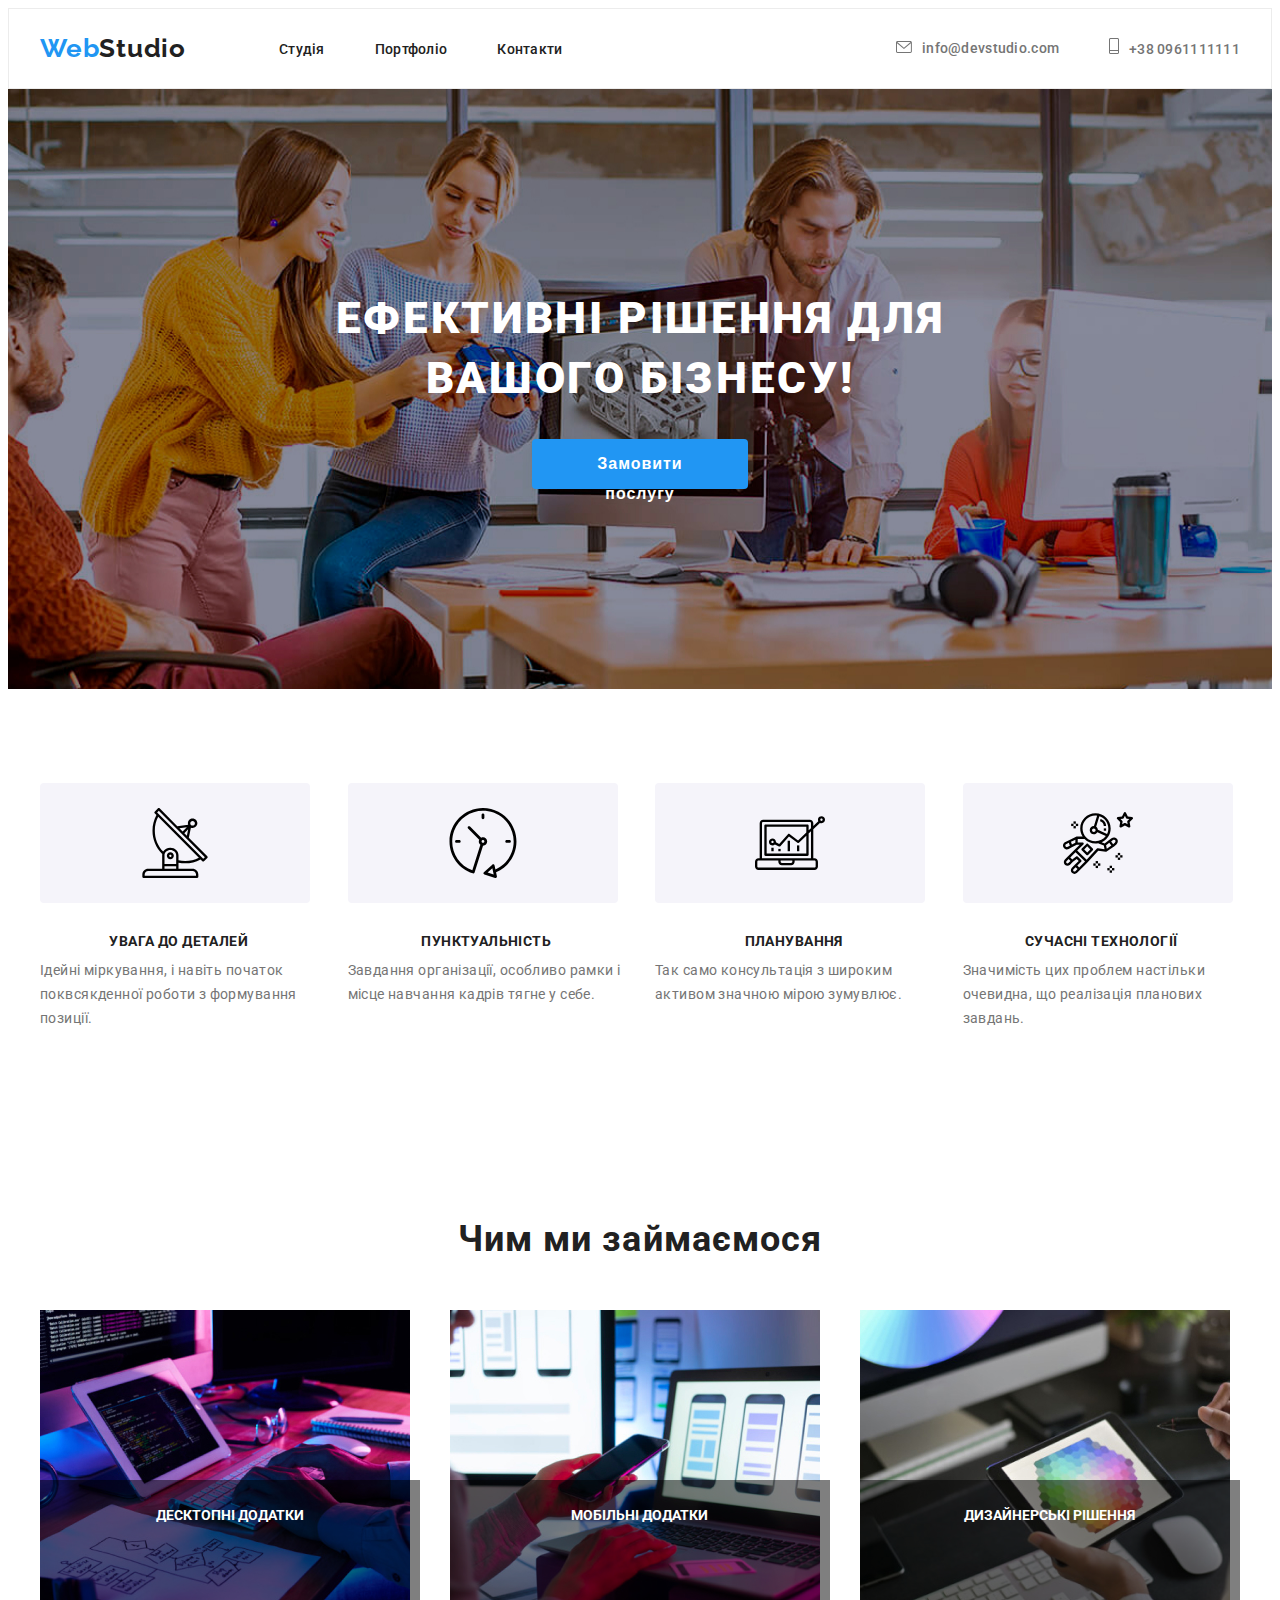
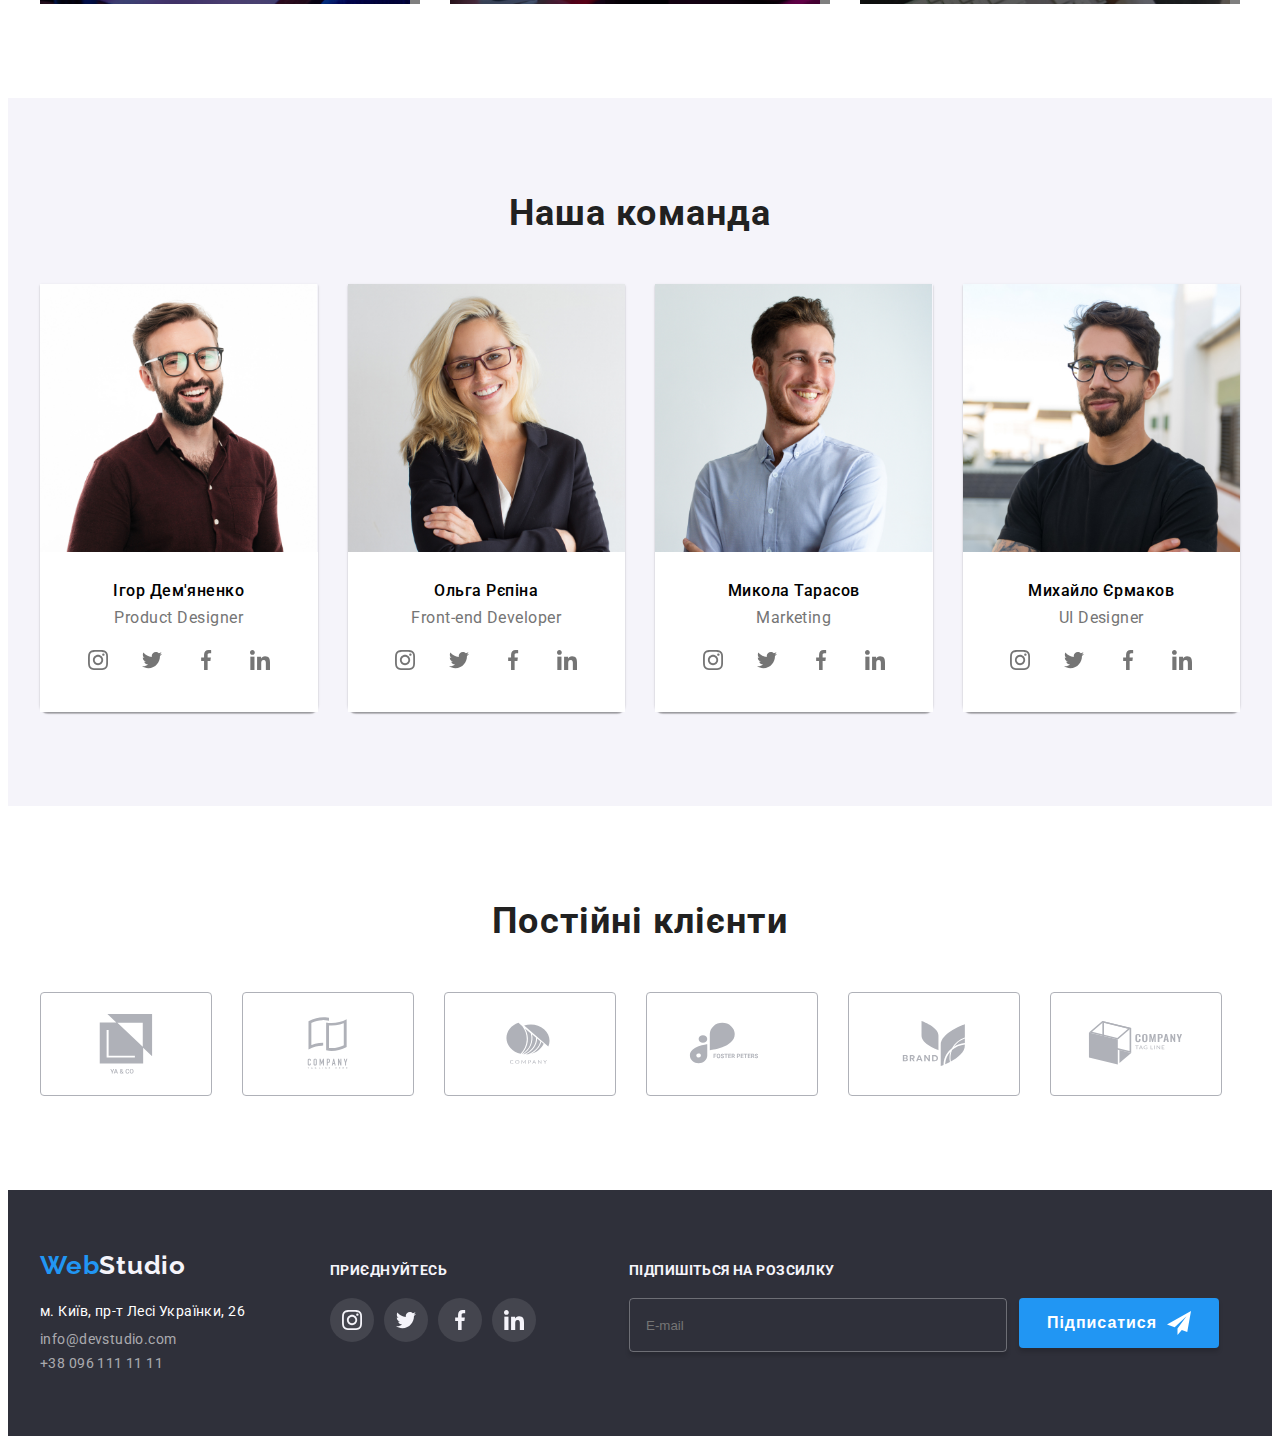
==== commit 7084c871: "додав адаптив до секції features" ====
--- a/index.html
+++ b/index.html
@@ -32,22 +32,24 @@
             <li class="nav__item">
               <a href="portfolio.html" class="nav__link">Портфоліо</a>
             </li>
-            <li class="nav__item"><a href="#" class="nav__link">Контакти</a></li>
+            <li class="nav__item">
+              <a href="#" class="nav__link">Контакти</a>
+            </li>
           </ul>
         </nav>
         <ul class="contacts">
-          <li class="contact__item">
-            <a href="mailto:info@devstudio.com" class="contact__link">
-              <svg width="16" height="12" class="contact--link__icon">
+          <li class="contacts__item">
+            <a href="mailto:info@devstudio.com" class="contacts__link">
+              <svg width="16" height="12" class="contacts__icon">
                 <use
                   href="./iconmoons/symbol-defs.svg#icon-envelope-hover"
                 ></use></svg
               >info@devstudio.com</a
             >
           </li>
-          <li class="contact__item">
-            <a href="tel:+380971111111" class="contact__link">
-              <svg width="10" height="16" class="contact--link__icon">
+          <li class="contacts__item">
+            <a href="tel:+380971111111" class="contacts__link">
+              <svg width="10" height="16" class="contacts__icon">
                 <use
                   href="./iconmoons/symbol-defs.svg#icon-smartphone"
                 ></use></svg
@@ -55,6 +57,11 @@
             >
           </li>
         </ul>
+        <button type="button" class="menu-open">
+          <svg width="24" height="18">
+            <use href="./iconmoons/burger_icon.svg#icon-burger_menu"></use>
+          </svg>
+        </button>
       </div>
     </header>
     <main>
@@ -67,52 +74,52 @@
       <section class="features">
         <div class="container">
           <h2 class="features__name">Наші Особливості</h2>
-          <ul class="features__list">
-            <li class="features__item">
-              <div class="features--icon__wrapper">
-                <svg class="features__icon" width="70" height="70">
+          <ul class="features-list">
+            <li class="features-list__item">
+              <div class="features-list__wrapper">
+                <svg class="features-list__icon" width="70" height="70">
                   <use href="./iconmoons/symbol-defs.svg#icon-antenna-1"></use>
                 </svg>
               </div>
-              <h3 class="features__title">УВАГА ДО ДЕТАЛЕЙ</h3>
-              <p class="features__text">
+              <h3 class="features-list__title">УВАГА ДО ДЕТАЛЕЙ</h3>
+              <p class="features-list__text">
                 Ідейні міркування, і навіть початок поквсякденної роботи з
                 формування позиції.
               </p>
             </li>
-            <li class="features__item">
-              <div class="features--icon__wrapper">
-                <svg class="features__icon" width="70" height="70">
+            <li class="features-list__item">
+              <div class="features-list__wrapper">
+                <svg class="features-list__icon" width="70" height="70">
                   <use href="./iconmoons/symbol-defs.svg#icon-clock-1"></use>
                 </svg>
               </div>
-              <h3 class="features__title">ПУНКТУАЛЬНІСТЬ</h3>
-              <p class="features__text">
+              <h3 class="features-list__title">ПУНКТУАЛЬНІСТЬ</h3>
+              <p class="features-list__text">
                 Завдання організації, особливо рамки і місце навчання кадрів
                 тягне у себе.
               </p>
             </li>
-            <li class="features__item">
-              <div class="features--icon__wrapper">
-                <svg class="features__icon" width="70" height="70">
+            <li class="features-list__item">
+              <div class="features-list__wrapper">
+                <svg class="features-list__icon" width="70" height="70">
                   <use href="./iconmoons/symbol-defs.svg#icon-diagram-1"></use>
                 </svg>
               </div>
-              <h3 class="features__title">ПЛАНУВАННЯ</h3>
-              <p class="features__text">
+              <h3 class="features-list__title">ПЛАНУВАННЯ</h3>
+              <p class="features-list__text">
                 Так само консультація з широким активом значною мірою зумувлює.
               </p>
             </li>
-            <li class="features__item">
-              <div class="features--icon__wrapper">
-                <svg class="features__icon" width="70" height="70">
+            <li class="features-list__item">
+              <div class="features-list__wrapper">
+                <svg class="features-list__icon" width="70" height="70">
                   <use
                     href="./iconmoons/symbol-defs.svg#icon-astronaut-1"
                   ></use>
                 </svg>
               </div>
-              <h3 class="features__title">СУЧАСНІ ТЕХНОЛОГІЇ</h3>
-              <p class="features__text">
+              <h3 class="features-list__title">СУЧАСНІ ТЕХНОЛОГІЇ</h3>
+              <p class="features-list__text">
                 Значимість цих проблем настільки очевидна, що реалізація
                 планових завдань.
               </p>
@@ -126,7 +133,7 @@
           <ul class="services__list">
             <li class="services__item">
               <img src="./img/webstudio_img1.jpg" width="" alt="розробка" />
-              <p class="service--offer__title">десктопні додатки</p>
+              <p class="service-list__title">десктопні додатки</p>
             </li>
             <li class="services__item">
               <img
@@ -134,18 +141,18 @@
                 width=""
                 alt="розробка на різні пристрої"
               />
-              <p class="service--offer__title">мобільні додатки</p>
+              <p class="service-list__title">мобільні додатки</p>
             </li>
             <li class="services__item">
               <img src="./img/webstudio_img3.jpg" width="" alt="дизайн" />
-              <p class="service--offer__title">дизайнерські рішення</p>
+              <p class="service-list__title">дизайнерські рішення</p>
             </li>
           </ul>
         </div>
       </section>
       <section class="our__team">
         <div class="container">
-          <h2 class="our--team__title">Наша команда</h2>
+          <h2 class="our__team--title">Наша команда</h2>
           <ul class="team__list">
             <li class="team__item">
               <img src="./img/teamcard_img1.jpg" alt="Product Designer" />
@@ -220,7 +227,10 @@
                     </a>
                   </li>
                   <li class="social__item">
-                    <a class="social__link" href="https://www.facebook.com/?locale=uk_UA">
+                    <a
+                      class="social__link"
+                      href="https://www.facebook.com/?locale=uk_UA"
+                    >
                       <svg class="social__icon" width="20" height="20">
                         <use
                           href="./iconmoons/symbol-defs.svg#icon-facebook-1"
@@ -265,7 +275,10 @@
                     </a>
                   </li>
                   <li class="social__item">
-                    <a class="social__link" href="https://www.facebook.com/?locale=uk_UA">
+                    <a
+                      class="social__link"
+                      href="https://www.facebook.com/?locale=uk_UA"
+                    >
                       <svg class="social__icon" width="20" height="20">
                         <use
                           href="./iconmoons/symbol-defs.svg#icon-facebook-1"
@@ -336,37 +349,37 @@
           </ul>
         </div>
       </section>
-      <section class="our__clients">
+      <section class="our-clients">
         <div class="container">
-          <h2 class="our--clients__title">Постійні клієнти</h2>
-          <ul class="our--clients__list">
-            <li class="our--clients__item">
-              <svg class="our--clients__logo">
+          <h2 class="our-clients__title">Постійні клієнти</h2>
+          <ul class="our-clients__list">
+            <li class="our-clients__item">
+              <svg class="our-clients__logo">
                 <use href="./iconmoons/symbol-defs.svg#icon-Union"></use>
               </svg>
             </li>
-            <li class="our--clients__item">
-              <svg class="our--clients__logo">
+            <li class="our-clients__item">
+              <svg class="our-clients__logo">
                 <use href="./iconmoons/symbol-defs.svg#icon-Logo"></use>
               </svg>
             </li>
-            <li class="our--clients__item">
-              <svg class="our--clients__logo">
+            <li class="our-clients__item">
+              <svg class="our-clients__logo">
                 <use href="./iconmoons/symbol-defs.svg#icon-Logo-1"></use>
               </svg>
             </li>
-            <li class="our--clients__item">
-              <svg class="our--clients__logo">
+            <li class="our-clients__item">
+              <svg class="our-clients__logo">
                 <use href="./iconmoons/symbol-defs.svg#icon-Logo-2"></use>
               </svg>
             </li>
-            <li class="our--clients__item">
-              <svg class="our--clients__logo">
+            <li class="our-clients__item">
+              <svg class="our-clients__logo">
                 <use href="./iconmoons/symbol-defs.svg#icon-Logo-3"></use>
               </svg>
             </li>
-            <li class="our--clients__item">
-              <svg class="our--clients__logo">
+            <li class="our-clients__item">
+              <svg class="our-clients__logo">
                 <use href="./iconmoons/symbol-defs.svg#icon-Logo-4"></use>
               </svg>
             </li>
@@ -398,37 +411,40 @@
           </address>
         </div>
         <div class="footer__socials">
-          <h2 class="social--footer__title">Приєднуйтесь</h2>
-          <ul class="social--footer__list">
-            <li class="social--footer__item">
-              <a class="social--footer__link" href="https://www.instagram.com/">
-                <svg class="social--footer__icon" width="20" height="20">
+          <h2 class="social__footer--title">Приєднуйтесь</h2>
+          <ul class="social__footer--list">
+            <li class="social__footer--item">
+              <a class="social__footer--link" href="https://www.instagram.com/">
+                <svg class="social__footer--icon" width="20" height="20">
                   <use
                     href="./iconmoons/symbol-defs.svg#icon-instagram-2"
                   ></use>
                 </svg>
               </a>
             </li>
-            <li class="social--footer__item">
-              <a class="social--footer__link" href="https://twitter.com/?lang=uk">
-                <svg class="social--footer__icon" width="20" height="20">
+            <li class="social__footer--item">
+              <a
+                class="social__footer--link"
+                href="https://twitter.com/?lang=uk"
+              >
+                <svg class="social__footer--icon" width="20" height="20">
                   <use href="./iconmoons/symbol-defs.svg#icon-twitter-1"></use>
                 </svg>
               </a>
             </li>
-            <li class="social--footer__item">
+            <li class="social__footer--item">
               <a
-                class="social--footer__link"
+                class="social__footer--link"
                 href="https://www.facebook.com/?locale=uk_UA"
               >
-                <svg class="social--footer__icon" width="20" height="20">
+                <svg class="social__footer--icon" width="20" height="20">
                   <use href="./iconmoons/symbol-defs.svg#icon-facebook-1"></use>
                 </svg>
               </a>
             </li>
-            <li class="social--footer__item">
-              <a class="social--footer__link" href="https://ua.linkedin.com/">
-                <svg class="social--footer__icon" width="20" height="20">
+            <li class="social__footer--item">
+              <a class="social__footer--link" href="https://ua.linkedin.com/">
+                <svg class="social__footer--icon" width="20" height="20">
                   <use href="./iconmoons/symbol-defs.svg#icon-linkedin-1"></use>
                 </svg>
               </a>
@@ -442,12 +458,12 @@
               type="tel"
               name="username"
               id="name-input"
-              class="footer--subscribe__input"
+              class="footer__subscribe--input"
               placeholder="E-mail"
             />
             <button class="subscribe__button">
               Підписатися
-              <svg class="subcribe--telegram__icon" width="24px" height="24px">
+              <svg class="subcribe__telegram--icon" width="24px" height="24px">
                 <use href="./iconmoons/symbol-defs(3).svg#icon-icon-send"></use>
               </svg>
             </button>
@@ -457,73 +473,75 @@
     </footer>
     <div class="backdrop is-hidden" data-backdrop>
       <div class="modal">
-        <button type="button" class="modal-btn" data-modal-close>
-          <svg class="modal--cross__btn" width="18" height="18">
+        <button type="button" class="button-close" data-modal-close>
+          <svg class="button-close__icon" width="18" height="18">
             <use href="./iconmoons/symbol-defs(3).svg#icon-close-btn"></use>
           </svg>
         </button>
-        <h3 class="modal--form__title">Залиште свої дані, ми вам передзвонимо</h3>
-        <form class="modal__form">
-          <div class="modal--form__field">
-            <label for="name-input" class="modal--field__name">Ім'я</label>
-            <div class="modal--input__wrapper">
+        <h3 class="modal__title">
+          Залиште свої дані, ми вам передзвонимо
+        </h3>
+        <form class="modal-form">
+          <div class="modal-form__field">
+            <label for="name-input" class="modal-form__name">Ім'я</label>
+            <div class="modal-form__wrapper">
               <input
                 type="text"
                 name="username"
                 id="name-input"
-                class="modal--input__field"
+                class="modal-input__field"
               />
-              <svg class="modal--input__icon" width="14" height="14">
+              <svg class="modal-form__icon" width="14" height="14">
                 <use href="./iconmoons/symbol-defs(2).svg#icon-human"></use>
               </svg>
             </div>
           </div>
-          <div class="modal--form__field">
-            <label for="tel-input" class="modal--field__name">Телефон</label>
-            <div class="modal--input__wrapper">
+          <div class="modal-form__field">
+            <label for="tel-input" class="modal-form__name">Телефон</label>
+            <div class="modal-form__wrapper">
               <input
                 type="tel"
                 name="username"
                 id="tel-input"
-                class="modal--input__field"
+                class="modal-input__field"
               />
-              <svg class="modal--input__icon" width="14" height="14">
+              <svg class="modal-form__icon" width="14" height="14">
                 <use href="./iconmoons/symbol-defs(2).svg#icon-telephone"></use>
               </svg>
             </div>
           </div>
-          <div class="modal--form__field">
-            <label for="email-input" class="modal-field-name">Пошта</label>
-            <div class="modal--input__wrapper">
+          <div class="modal-form__field">
+            <label for="email-input" class="modal-form__name">Пошта</label>
+            <div class="modal-form__wrapper">
               <input
                 type="email"
                 name="username"
                 id="email-input"
-                class="modal--input__field"
+                class="modal-input__field"
               />
-              <svg class="modal--input__icon" width="18" height="18">
+              <svg class="modal-form__icon" width="18" height="18">
                 <use href="./iconmoons/symbol-defs(2).svg#icon-email"></use>
               </svg>
             </div>
           </div>
-          <div class="modal--form__field">
-            <label for="comment" class="modal--field__name">Коментар</label>
-            <div class="modal--input__wrapper">
+          <div class="modal-form__field">
+            <label for="comment" class="modal-form__name">Коментар</label>
+            <div class="modal-form__wrapper">
               <textarea
                 name=""
                 id="comment"
                 placeholder="Введіть текст"
-                class="modal--comment__field"
+                class="modal-comment-field"
               ></textarea>
             </div>
           </div>
-          <div class="modal--form__rights">
+          <div class="modal-form__rights">
             <input type="checkbox" />
-            <p class="modal--form__text">Погоджуюся з розсилкою та приймаю</p>
-            <a class="modal--form__rules" href="#">Умови договору</a>
+            <p class="modal-form__text">Погоджуюся з розсилкою та приймаю</p>
+            <a class="modal-form__rules" href="#">Умови договору</a>
           </div>
         </form>
-        <button type="button" class="modal_button">Відправити</button>
+        <button type="button" class="button-send">Відправити</button>
       </div>
     </div>
     <script src="./js/modal.js"></script>
--- a/css/main.min.css
+++ b/css/main.min.css
@@ -1 +1 @@
-h1,h2,h3,h4,p{margin-top:0;margin-bottom:0}ul{margin-top:0;margin-bottom:0;list-style:none;padding:0}img{display:block;max-width:100%;height:auto}a{text-decoration:none}.visually-hidden{position:absolute;width:1px;height:1px;margin:-1px;border:0;padding:0;white-space:nowrap;-webkit-clip-path:inset(100%);clip-path:inset(100%);clip:rect(0 0 0 0);overflow:hidden}:root{--accent-color: #2196f3;--main-color: #212121;--text-color: #757575;--section-bg-color: #f5f4fa;--bg-color: #2f303a;--info-color: #ffffff;--second-family: "Raleway"}body{font-family:"Roboto",sans-serif}.container{width:1200px;padding:0 15px;margin:0 auto}.header{padding-bottom:25px;padding-top:24px;border:1px solid #ececec}.header__position{display:flex;align-items:center}.logo{font-family:"Raleway";font-weight:700;font-size:26px;letter-spacing:.03em;color:#2196f3;display:block}.logo__web{color:#2196f3}.logo__studio{color:#212121}.logo__studio--white{color:#f5f4fa}.nav__list{display:flex;margin-left:93px;-moz-column-gap:50px;column-gap:50px}.nav__link{position:relative;color:#212121;font-size:14px;text-decoration:none;font-weight:500;letter-spacing:.02em;transition:color 250ms cubic-bezier(0.4, 0, 0.2, 1)}.nav__link:hover,.nav__link:focus{color:#2196f3}.nav__link:hover::after{position:absolute;top:45px;content:"";display:block;width:100%;height:4px;background-color:#2196f3}.contacts{display:flex;margin-left:auto;-moz-column-gap:50px;column-gap:50px}.contact__item{color:#757575;font-weight:500;letter-spacing:.02em}.contact__link{font-weight:500;font-size:14px;letter-spacing:.02em;color:#757575;transition:color 250ms cubic-bezier(0.4, 0, 0.2, 1)}.contact__link:hover{color:#2196f3}.contact__link:hover .contact--link__icon{fill:#2196f3}.contact--link__icon{fill:#757575;margin-right:10px}.hero{padding-top:200px;padding-bottom:200px;background-image:url(../img/hero_img.jpg);background-repeat:no-repeat;background-position:center;overlay:#757575}.hero__title{text-transform:uppercase;width:696px;margin:0 auto;font-weight:900;font-size:44px;line-height:1.36;letter-spacing:.06em;text-align:center;color:#fff}.hero__button{display:block;margin-top:30px;margin-left:auto;margin-right:auto;border:none;background-color:#2196f3;border-radius:4px;padding:10px 32px;font-weight:700;font-size:16px;line-height:1.87;letter-spacing:.06em;text-align:center;color:#fff}.backdrop{position:fixed;left:0;right:0;bottom:0;top:0;opacity:1;transition:opacity 750ms cubic-bezier(0.4, 0, 0.2, 1);background-color:rgba(47,48,58,.4);z-index:1}.backdrop.is-hidden{opacity:0;pointer-events:none}.no-scroll{overflow:hidden}.modal{border-radius:4px;width:528px;height:581px;box-shadow:0 2px 1px 0 rgba(0,0,0,.2),0 1px 1px 0 rgba(0,0,0,.14),0 1px 3px 0 rgba(0,0,0,.12);background:#fff;transform:translate(-50%, -50%) scale(1);position:absolute;transition:transform 750ms cubic-bezier(0.4, 0, 0.2, 1);top:50%;left:50%}.modal-btn{border:1px solid rgba(0,0,0,.1);border-radius:100px;display:flex;justify-content:center;align-items:center;background-color:rgba(0,0,0,0);position:absolute;left:490px;top:8px;width:30px;height:30px}.modal__form{margin-left:40px;margin-top:12px}.modal--form__title{font-weight:700;font-size:20px;letter-spacing:.03em;text-align:center;color:#212121;margin-top:40px}.modal--field__name{font-weight:400;font-size:12px;letter-spacing:.01em;color:#757575;margin-bottom:4px;display:block}.modal--input__wrapper{position:relative;width:440px;margin-bottom:10px;padding-left:1px}.modal--input__field{width:448px;height:40px;padding-left:40px;border:1px solid rgba(33,33,33,.2);border-radius:4px;outline:none}.modal--input__field:focus{border:1px solid #2196f3}.modal--input__field:focus~.modal--input__icon{fill:#2196f3}.modal--input__icon{position:absolute;top:13px;left:12px}.modal--comment__field{width:448px;height:120px;resize:none;border:1px solid rgba(33,33,33,.2);border-radius:4px;padding:12px 16px}.modal__form__rights{display:flex}.modal--form__text{margin-left:8px}.modal--form__rules{margin-left:5px}.modal__button{margin:0 auto;margin-left:164px;margin-top:30px;border:none;border-radius:4px;background-color:#2196f3;padding:10px 52px;font-weight:700;font-size:16px;line-height:1.87;letter-spacing:.06em;text-align:center;color:#fff}.features{padding-bottom:94px;padding-top:94px}.features__name{display:none}.features__list{display:flex;-moz-column-gap:30px;column-gap:30px}.features__title{line-height:1.143;font-weight:700;font-size:14px;letter-spacing:.42px;margin-bottom:10px;color:#212121}.features__text{font-weight:400;font-size:14px;line-height:171%;letter-spacing:.03em;color:#757575}.features--icon__wrapper{display:flex;align-items:center;justify-content:center;width:270px;height:120px;background-color:#f5f4fa;margin-bottom:30px;border-radius:4px}.services__section{padding-top:94px;padding-bottom:94px}.services__title{font-weight:700;font-size:36px;letter-spacing:.03em;text-align:center;color:#212121;margin-bottom:50px}.services__list{display:flex;-moz-column-gap:30px;column-gap:30px;margin-top:50px}.services__item{position:relative;text-align:center;flex-basis:calc((100% - 60px)/3)}.service--offer__title{width:100%;height:70px;text-transform:uppercase;position:absolute;bottom:0;left:0;padding-top:27px;padding-bottom:27px;text-align:center;background-color:rgba(0,0,0,.5);color:#fff;font-size:14px;font-weight:bold}.our__team{padding-top:94px;padding-bottom:94px;background-color:#f5f4fa}.our--team__title{font-weight:700;font-size:36px;letter-spacing:.03em;text-align:center;color:#212121;margin-bottom:50px}.team__list{display:flex;-moz-column-gap:30px;column-gap:30px}.team__name{font-family:Roboto;font-size:16px;font-weight:500;line-height:1.17;letter-spacing:.03em;text-align:center}.team__item{flex-basis:calc((100% - 90px)/4);border-radius:0 0 8px 8px;box-shadow:0 2px 1px 0 rgba(0,0,0,.2),0 1px 1px 0 rgba(0,0,0,.14),0 1px 3px 0 rgba(0,0,0,.12)}.team__item article{padding:30px 0;background-color:#fff}.team__position{font-family:Roboto;color:#757575;font-size:16px;font-weight:400;line-height:18.75px;letter-spacing:.03em;text-align:center;margin-top:9px;margin-bottom:10px}.social__list{display:flex;align-items:center;justify-content:center;-moz-column-gap:10px;column-gap:10px}.social__item{width:44px;height:44px;border-radius:50%;display:flex;align-items:center;justify-content:center;transition:background-color 350ms cubic-bezier(0.4, 0, 0.2, 1)}.social__link{width:44px;height:44px;border-radius:50%;align-items:center;display:flex;justify-content:center}.social__item:hover{background-color:#2196f3;border-radius:50%}.social__item:hover .social__icon{fill:#fff}.social__icon{fill:#757575}.our__clients{padding-top:94px;padding-bottom:94px}.our--clients__title{font-weight:700;font-size:36px;letter-spacing:.03em;text-align:center;color:#212121;margin-bottom:50px}.our--clients__list{display:flex;align-items:center;-moz-column-gap:30px;column-gap:30px}.our--clients__item{width:170px;height:102px;border:1px solid #afb1b8;border-radius:4px;display:flex;align-items:center;justify-content:center;transition:border 350ms cubic-bezier(0.4, 0, 0.2, 1)}.our--clients__item:hover{border:1px solid #2196f3}.our--clients__logo{width:106px;height:60px;fill:#afb1b8}.our--clients__item:hover .our--clients__logo{fill:#2196f3}.footer{padding-top:60px;padding-bottom:60px;background-color:#2f303a}.footer__position{display:flex}.footer__contacts{margin-top:20px;font-style:normal}.footer__address{font-weight:400;font-size:14px;line-height:1.71;letter-spacing:.03em;margin-bottom:4px;color:#fff;width:220px}.footer__link{font-weight:400;font-size:14px;line-height:1.71;letter-spacing:.03em;color:rgba(255,255,255,.6)}.footer__link+.footer__link{margin-top:9px}.social--footer__position{display:flex;flex-direction:column}.footer__socials{margin-left:70px;margin-top:12px}.social--footer__title{font-weight:700;font-size:14px;letter-spacing:.03em;text-transform:uppercase;margin-bottom:20px;color:#f5f4fa}.social--footer__list{display:flex;justify-content:center;align-items:center;-moz-column-gap:10px;column-gap:10px}.social--footer__item{width:44px;height:44px;border-radius:50%;display:flex;align-items:center;justify-content:center;transition:background-color 250ms cubic-bezier(0.4, 0, 0.2, 1)}.social--footer__link{width:44px;height:44px;display:flex;align-items:center;justify-content:center;border-radius:50%;background-color:rgba(255,255,255,.1)}.social--footer__item:hover{background-color:#2196f3;border-radius:50%}.social--footer__item:hover .social-icon{fill:#f5f4fa}.social--footer__icon{fill:#f5f4fa}.subscribe{margin-left:93px;margin-top:12px}.subscribe__title{font-weight:700;font-size:14px;letter-spacing:.03em;text-transform:uppercase;color:#f5f4fa;margin-bottom:20px}.footer--subscribe__input{border:1px solid rgba(255,255,255,.3);border-radius:4px;width:358px;height:50px;padding-left:16px;box-shadow:0 4px 4px 0 rgba(0,0,0,.15);background:rgba(33,150,243,0)}.footer__form{display:flex}.subscribe__button{font-weight:700;font-size:16px;line-height:187%;letter-spacing:.06em;text-align:center;display:flex;justify-content:center;align-items:center;margin-left:12px;color:#fff;border:none;border-radius:4px;width:200px;height:50px;box-shadow:0 4px 4px 0 rgba(0,0,0,.15);background:#2196f3}.subcribe--telegram__icon{margin-left:10px}.project__section{padding-top:94px;padding-bottom:94px}.filter__list{display:flex;justify-content:center;align-items:center;margin-top:50px;margin-bottom:50px}.filter__item{margin-right:8px}.filter__btn{border-radius:4px;border:none;padding:6px 25px;font-weight:500;font-size:16px;line-height:162%;letter-spacing:.03em;text-align:center;color:#212121}.filter__btn:hover{background-color:#2196f3;color:#fff;box-shadow:0 2px 2px 0 rgba(0,0,0,.12),0 1px 2px 0 rgba(0,0,0,.08),0 3px 1px 0 rgba(0,0,0,.1)}.project__list{display:flex;flex-wrap:wrap;gap:30px}.project__item{flex-basis:calc((100% - 60px)/3);width:370px;height:404px;border:1px solid #eee}.project__item:hover,.project__item::focus{box-shadow:1px 4px 6px 0 rgba(0,0,0,.16),0 4px 4px 0 rgba(0,0,0,.06),0 1px 1px 0 rgba(0,0,0,.12);cursor:pointer}.project__item:hover .overlay__text{transform:translateY(0%)}.project__overlay{position:relative;overflow:hidden}.overlay__text{height:294px;padding:63px 24px;position:absolute;bottom:0;transform:translateY(100%);transition:transform 750ms cubic-bezier(0.4, 0, 0.2, 1);background:rgba(33,150,243,.9);font-weight:400;font-size:18px;line-height:156%;letter-spacing:.03em;color:#fff}.project__title{font-weight:700;font-size:18px;line-height:200%;letter-spacing:.06em;color:#212121;margin-left:24px;margin-top:20px}.project__type{font-weight:400;font-size:16px;line-height:187%;letter-spacing:.03em;color:#757575;margin-left:24px}/*# sourceMappingURL=main.min.css.map */+h1,h2,h3,h4,p{margin-top:0;margin-bottom:0}ul{margin-top:0;margin-bottom:0;list-style:none;padding:0}img{display:block;max-width:100%;height:auto}a{text-decoration:none}.visually-hidden{position:absolute;width:1px;height:1px;margin:-1px;border:0;padding:0;white-space:nowrap;-webkit-clip-path:inset(100%);clip-path:inset(100%);clip:rect(0 0 0 0);overflow:hidden}:root{--accent-color: #2196f3;--main-color: #212121;--text-color: #757575;--section-bg-color: #f5f4fa;--bg-color: #2f303a;--info-color: #ffffff;--second-family: "Raleway"}body{font-family:"Roboto",sans-serif}.container{width:100%;padding:0 15px;margin:0 auto}@media screen and (min-width: 480px){.container{max-width:480px}}@media screen and (min-width: 768px){.container{max-width:768px}}@media screen and (min-width: 1200px){.container{max-width:1200px}}.project__section .filter__list,.subscribe__button,.social__footer--link,.social__footer--item,.modal .button-close,.our-clients .our-clients__list .our-clients__item,.our__team .social__link,.our__team .social__item,.our__team .social__list,.features .features-list__wrapper{display:flex;justify-content:center;align-items:center}.header{padding-top:16px;padding-bottom:16px;border:1px solid #ececec}@media screen and (min-width: 1200px){.header{padding-bottom:25px;padding-top:24px}}.header__position{display:flex;align-items:center;justify-content:space-between}.logo{font-family:"Raleway";font-weight:700;font-size:24px;letter-spacing:.03em;color:#2196f3;display:block}@media screen and (min-width: 1200px){.logo{font-size:26px}}.logo__web{color:#2196f3}.logo__studio{color:#212121}.logo__studio--white{color:#f5f4fa}.nav__list{display:none}@media screen and (min-width: 768px){.nav__list{display:flex;margin-left:87px;-moz-column-gap:50px;column-gap:50px}}@media screen and (min-width: 1200px){.nav__list{margin-left:93px}}.nav__link{position:relative;color:#212121;font-size:14px;text-decoration:none;font-weight:500;letter-spacing:.02em;transition:color 250ms cubic-bezier(0.4, 0, 0.2, 1)}.nav__link:hover,.nav__link:focus{color:#2196f3}.nav__link:hover::after{position:absolute;top:45px;content:"";display:block;width:100%;height:4px;background-color:#2196f3}.contacts{display:none}@media screen and (min-width: 768px){.contacts{display:flex;flex-direction:column;margin-left:auto;row-gap:10px}}@media screen and (min-width: 1200px){.contacts{-moz-column-gap:50px;column-gap:50px;flex-direction:row}}.contacts__item{color:#757575;font-weight:500;letter-spacing:.02em}.contacts__link{font-weight:500;font-size:14px;letter-spacing:.02em;color:#757575;transition:color 250ms cubic-bezier(0.4, 0, 0.2, 1)}.contacts__link:hover{color:#2196f3}.contacts__link:hover .contacts__icon{fill:#2196f3}.contacts__icon{fill:#757575;margin-right:10px}.menu-open{border:none;background-color:rgba(0,0,0,0)}@media screen and (min-width: 768px){.menu-open{display:none}}.hero{padding-top:118px;padding-bottom:118px;background-image:url(../img/hero_bg_mobile.png);background-repeat:no-repeat;background-position:center;overlay:gray}@media screen and (min-width: 768px){.hero{background-image:url(../img/hero_bg_tablet.png)}}@media screen and (min-width: 1200px){.hero{padding-top:200px;padding-bottom:200px;background-image:url(../img/hero_img.jpg)}}.hero .hero__title{text-transform:uppercase;width:360px;margin:0 auto;font-weight:900;font-size:26px;line-height:1.62;letter-spacing:.06em;text-align:center;color:#fff}@media screen and (min-width: 1200px){.hero .hero__title{width:696px;font-size:44px;line-height:1.36}}.hero .hero__button{display:block;margin-top:30px;margin-left:auto;margin-right:auto;background-color:#2196f3;font-weight:700;font-size:16px;line-height:1.87;letter-spacing:.06em;text-align:center;border:none;width:200px;height:50px;border-radius:4px;padding:10px 23px;color:#fff}@media screen and (min-width: 1200px){.hero .hero__button{font-weight:700;font-size:16px;line-height:1.87;letter-spacing:.06em;text-align:center;border:none;width:216px;height:50px;border-radius:4px;padding:10px 31px}}.features{padding-bottom:60px;padding-top:60px}@media screen and (min-width: 1200px){.features{padding-bottom:94px;padding-top:94px}}.features .features__name{display:none}.features .features-list{display:flex;flex-direction:column;row-gap:30px}@media screen and (min-width: 768px){.features .features-list{flex-direction:row;flex-wrap:wrap;-moz-column-gap:30px;column-gap:30px}}@media screen and (min-width: 1200px){.features .features-list{flex-wrap:nowrap}}@media screen and (min-width: 768px){.features .features-list__item{flex-basis:calc((100% - 30px)/2)}}.features .features-list__title{line-height:1.143;font-weight:700;font-size:14px;text-align:center;letter-spacing:.03em;margin-bottom:10px;color:#212121}@media screen and (min-width: 1200px){.features .features-list__title{letter-spacing:.42px}}.features .features-list__text{font-weight:400;font-size:14px;line-height:1.71;letter-spacing:.03em;color:#757575}.features .features-list__wrapper{width:100%;height:120px;background-color:#f5f4fa;margin-bottom:30px;border-radius:4px}@media screen and (min-width: 480px){.features .features-list__wrapper{width:450px}}@media screen and (min-width: 768px){.features .features-list__wrapper{width:354px}}@media screen and (min-width: 1200px){.features .features-list__wrapper{width:270px}}.services__section{padding-top:94px;padding-bottom:94px}.services__section .services__title{font-weight:700;font-size:36px;letter-spacing:.03em;text-align:center;color:#212121;margin-bottom:50px}.services__section .services__list{display:flex;-moz-column-gap:30px;column-gap:30px;margin-top:50px}.services__section .services__list .services__item{position:relative;text-align:center;flex-basis:calc((100% - 60px)/3)}.services__section .service-list__title{width:100%;height:70px;text-transform:uppercase;position:absolute;bottom:0;left:0;padding-top:27px;padding-bottom:27px;text-align:center;background-color:rgba(0,0,0,.5);color:#fff;font-size:14px;font-weight:bold}.our__team{padding-top:94px;padding-bottom:94px;background-color:#f5f4fa}.our__team .our__team--title{font-weight:700;font-size:36px;letter-spacing:.03em;text-align:center;color:#212121;margin-bottom:50px}.our__team .team__list{display:flex;-moz-column-gap:30px;column-gap:30px}.our__team .team__list .team__item{flex-basis:calc((100% - 90px)/4);border-radius:0 0 8px 8px;box-shadow:0 2px 1px 0 rgba(0,0,0,.2),0 1px 1px 0 rgba(0,0,0,.14),0 1px 3px 0 rgba(0,0,0,.12)}.our__team .team__list .team__name{font-family:Roboto;font-size:16px;font-weight:500;line-height:1.17;letter-spacing:.03em;text-align:center}.our__team .team__item article{padding:30px 0;background-color:#fff}.our__team .team__position{font-family:Roboto;color:#757575;font-size:16px;font-weight:400;line-height:18.75px;letter-spacing:.03em;text-align:center;margin-top:9px;margin-bottom:10px}.our__team .social__list{-moz-column-gap:10px;column-gap:10px}.our__team .social__item{width:44px;height:44px;border-radius:50%;transition:background-color 350ms cubic-bezier(0.4, 0, 0.2, 1)}.our__team .social__item:hover{background-color:#2196f3;border-radius:50%}.our__team .social__item:hover .social__icon{fill:#fff}.our__team .social__link{width:44px;height:44px;border-radius:50%}.our__team .social__icon{fill:#757575}.our-clients{padding-top:94px;padding-bottom:94px}.our-clients .our-clients__title{font-weight:700;font-size:36px;letter-spacing:.03em;text-align:center;color:#212121;margin-bottom:50px}.our-clients .our-clients__list{display:flex;align-items:center;-moz-column-gap:30px;column-gap:30px}.our-clients .our-clients__list .our-clients__item{width:170px;height:102px;border:1px solid #afb1b8;border-radius:4px;transition:border 350ms cubic-bezier(0.4, 0, 0.2, 1)}.our-clients .our-clients__list .our-clients__item:hover{border:1px solid #2196f3}.our-clients .our-clients__list .our-clients__item .our-clients__logo{width:106px;height:60px;fill:#afb1b8}.our-clients .our-clients__list .our-clients__item .our-clients__logo:hover .our__clients--logo{fill:#2196f3}.backdrop{position:fixed;left:0;right:0;bottom:0;top:0;opacity:1;transition:opacity 750ms cubic-bezier(0.4, 0, 0.2, 1);background-color:rgba(47,48,58,.4);z-index:1}.backdrop.is-hidden{opacity:0;pointer-events:none}.no-scroll{overflow:hidden}.modal{border-radius:4px;width:528px;box-shadow:0 2px 1px 0 rgba(0,0,0,.2),0 1px 1px 0 rgba(0,0,0,.14),0 1px 3px 0 rgba(0,0,0,.12);background:#fff;transform:translate(-50%, -50%) scale(1);position:absolute;transition:transform 750ms cubic-bezier(0.4, 0, 0.2, 1);padding:40px;top:50%;left:50%}.modal .button-close{border:1px solid rgba(0,0,0,.1);border-radius:100px;background-color:rgba(0,0,0,0);position:absolute;left:490px;top:8px;width:30px;height:30px}.modal .modal__title{font-weight:700;font-size:20px;letter-spacing:.03em;text-align:center;color:#212121}.modal .modal-form{margin-top:12px}.modal .modal-form .modal-form__field{display:flex;flex-direction:column;margin-bottom:10px;position:relative}.modal .modal-form .modal-form__field:focus{border:1px solid #2196f3}.modal .modal-form .modal-form__field:focus~.modal-form__icon{fill:#2196f3}.modal .modal-form .modal-form__field .modal-form__name{font-weight:400;font-size:12px;letter-spacing:.01em;color:#757575;margin-bottom:4px;display:block}.modal .modal-form .modal-form__field .modal-form__wrapper{position:relative;width:440px;margin-bottom:10px;padding-left:1px}.modal .modal-form .modal-form__field .modal-form__wrapper .modal-input__field{width:448px;height:40px;border:1px solid rgba(33,33,33,.2);border-radius:4px;padding:12px 16px}.modal .modal-form .modal-form__field .modal-form__wrapper .modal-form__icon{position:absolute;top:13px;left:12px}.modal .modal-form .modal-form__field .modal-form__wrapper .modal-comment-field{width:448px;height:120px;resize:none;border:1px solid rgba(33,33,33,.2);border-radius:4px;padding:12px 16px}.modal .modal-form .modal-form__rights{display:flex}.modal .modal-form .modal-form__rights .modal-form__text{margin-left:8px}.modal .modal-form .modal-form__rights .modal-form__rules{margin-left:5px}.modal .button-send{margin:0 auto;display:block;margin-top:30px;font-weight:700;font-size:16px;line-height:1.87;letter-spacing:.06em;text-align:center;border:none;width:200px;height:50px;border-radius:4px;background-color:#2196f3;padding:10px 52px;color:#fff}.footer{padding-top:60px;padding-bottom:60px;background-color:#2f303a}.footer__position{display:flex}.footer__contacts{margin-top:20px;font-style:normal}.footer__address{font-weight:400;font-size:14px;line-height:1.71;letter-spacing:.03em;margin-bottom:4px;color:#fff;width:220px}.footer__link{font-weight:400;font-size:14px;line-height:1.71;letter-spacing:.03em;color:rgba(255,255,255,.6)}.footer__link+.footer__link{margin-top:9px}.social__footer--position{display:flex;flex-direction:column}.footer__socials{margin-left:70px;margin-top:12px}.social__footer--title{font-weight:700;font-size:14px;letter-spacing:.03em;text-transform:uppercase;margin-bottom:20px;color:#f5f4fa}.social__footer--list{display:flex;justify-content:center;align-items:center;-moz-column-gap:10px;column-gap:10px}.social__footer--item{width:44px;height:44px;border-radius:50%;transition:background-color 250ms cubic-bezier(0.4, 0, 0.2, 1)}.social__footer--link{width:44px;height:44px;border-radius:50%;background-color:rgba(255,255,255,.1)}.social__footer--item:hover{background-color:#2196f3;border-radius:50%}.social__footer--item:hover .social__icon{fill:#f5f4fa}.social__footer--icon{fill:#f5f4fa}.subscribe{margin-left:93px;margin-top:12px}.subscribe__title{font-weight:700;font-size:14px;letter-spacing:.03em;text-transform:uppercase;color:#f5f4fa;margin-bottom:20px}.footer__subscribe--input{border:1px solid rgba(255,255,255,.3);border-radius:4px;width:358px;height:50px;padding-left:16px;box-shadow:0 4px 4px 0 rgba(0,0,0,.15);background:rgba(33,150,243,0)}.footer__form{display:flex}.subscribe__button{margin-left:12px;color:#fff;font-weight:700;font-size:16px;line-height:1.87;letter-spacing:.06em;text-align:center;border:none;width:200px;height:50px;border-radius:4px;box-shadow:0 4px 4px 0 rgba(0,0,0,.15);background:#2196f3}.subcribe__telegram--icon{margin-left:10px}.project__section{padding-top:94px;padding-bottom:94px}.project__section .filter__list{margin-top:50px;margin-bottom:50px}.project__section .filter__list .filter__item{margin-right:8px}.project__section .filter__list .filter__item .filter__btn{border-radius:4px;border:none;padding:6px 25px;font-weight:500;font-size:16px;line-height:162%;letter-spacing:.03em;text-align:center;color:#212121}.project__section .filter__list .filter__item .filter__btn:hover{background-color:#2196f3;color:#fff;box-shadow:0 2px 2px 0 rgba(0,0,0,.12),0 1px 2px 0 rgba(0,0,0,.08),0 3px 1px 0 rgba(0,0,0,.1)}.project__section .project__list{display:flex;flex-wrap:wrap;gap:30px}.project__section .project__list .project__item{flex-basis:calc((100% - 60px)/3);width:370px;height:404px;border:1px solid #eee}.project__section .project__list .project__item:hover,.project__section .project__list .project__item::focus{box-shadow:1px 4px 6px 0 rgba(0,0,0,.16),0 4px 4px 0 rgba(0,0,0,.06),0 1px 1px 0 rgba(0,0,0,.12);cursor:pointer}.project__section .project__list .project__item:hover .overlay__text{transform:translateY(0%)}.project__section .project__overlay{position:relative;overflow:hidden}.project__section .project__overlay .overlay__text{height:294px;padding:63px 24px;position:absolute;bottom:0;transform:translateY(100%);transition:transform 750ms cubic-bezier(0.4, 0, 0.2, 1);background:rgba(33,150,243,.9);font-weight:400;font-size:18px;line-height:156%;letter-spacing:.03em;color:#fff}.project__section .project__title{font-weight:700;font-size:18px;line-height:200%;letter-spacing:.06em;color:#212121;margin-left:24px;margin-top:20px}.project__section .project__type{font-weight:400;font-size:16px;line-height:187%;letter-spacing:.03em;color:#757575;margin-left:24px}/*# sourceMappingURL=main.min.css.map */